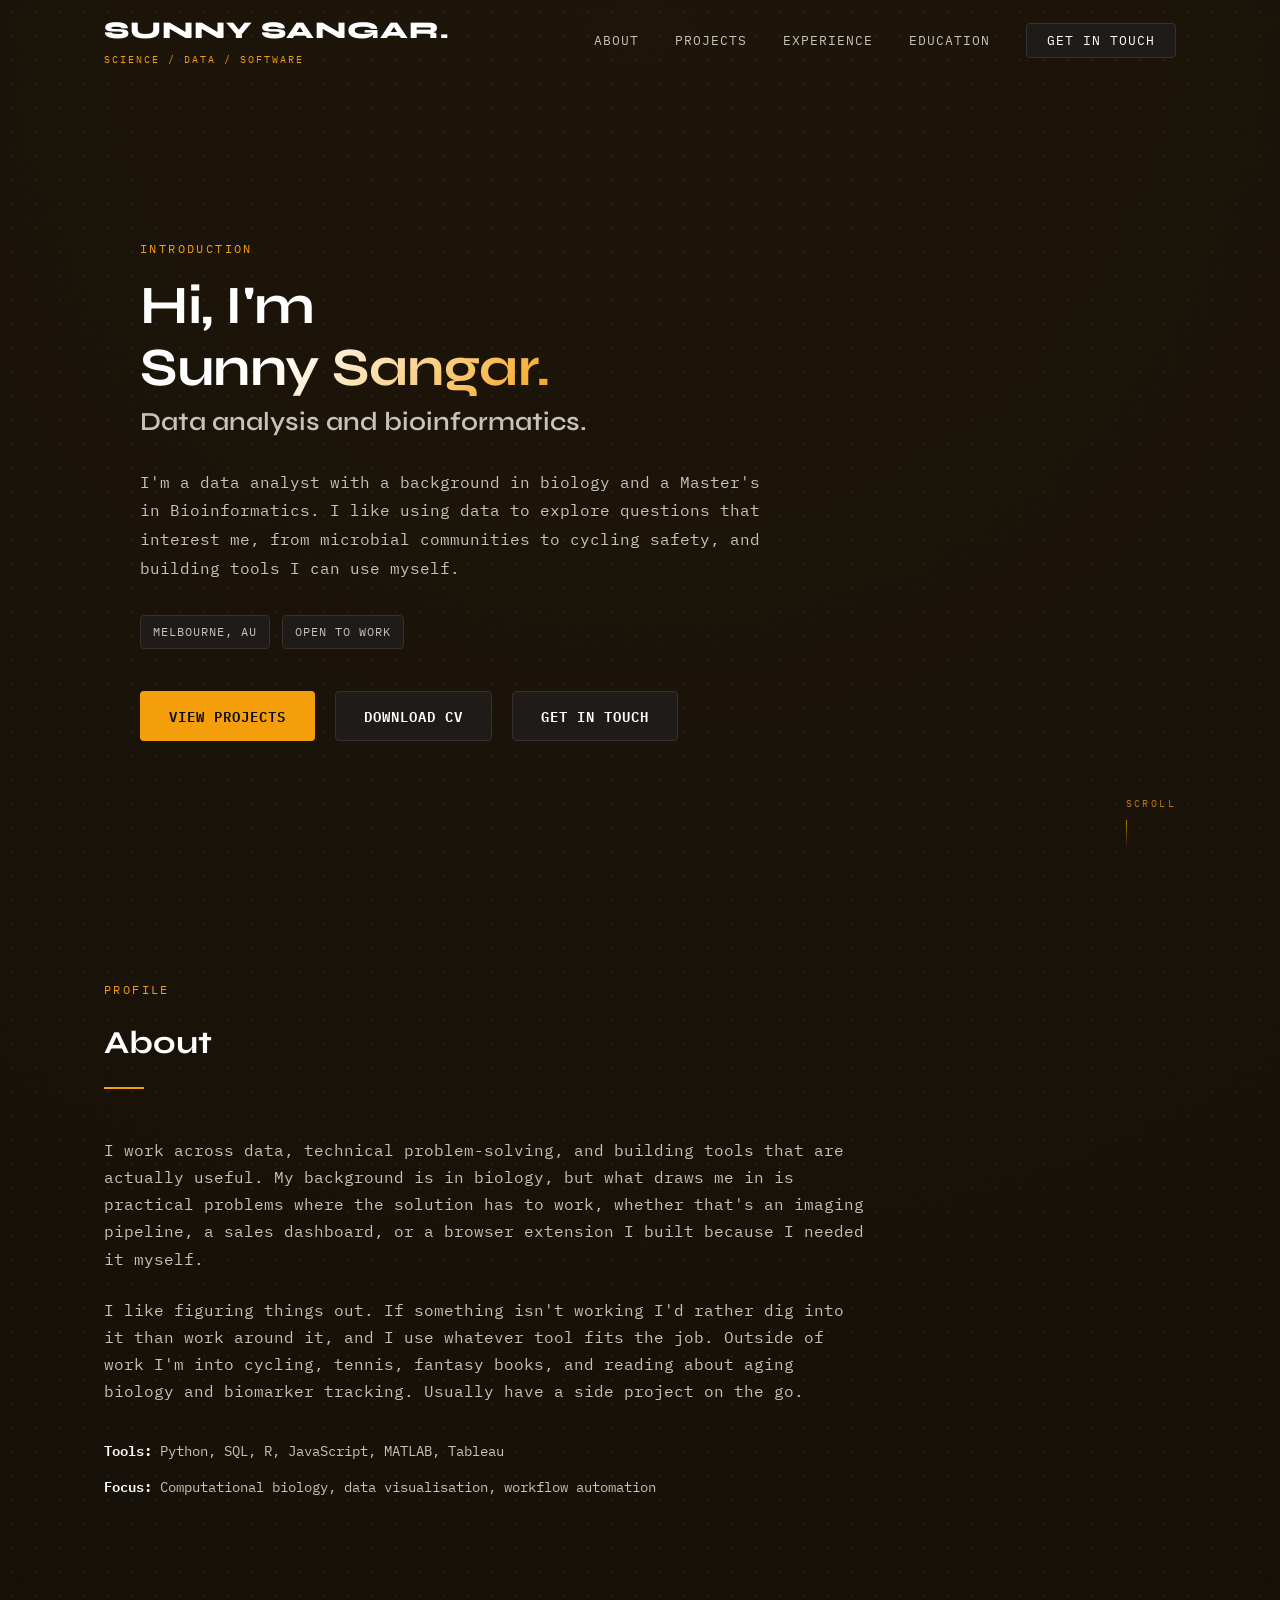
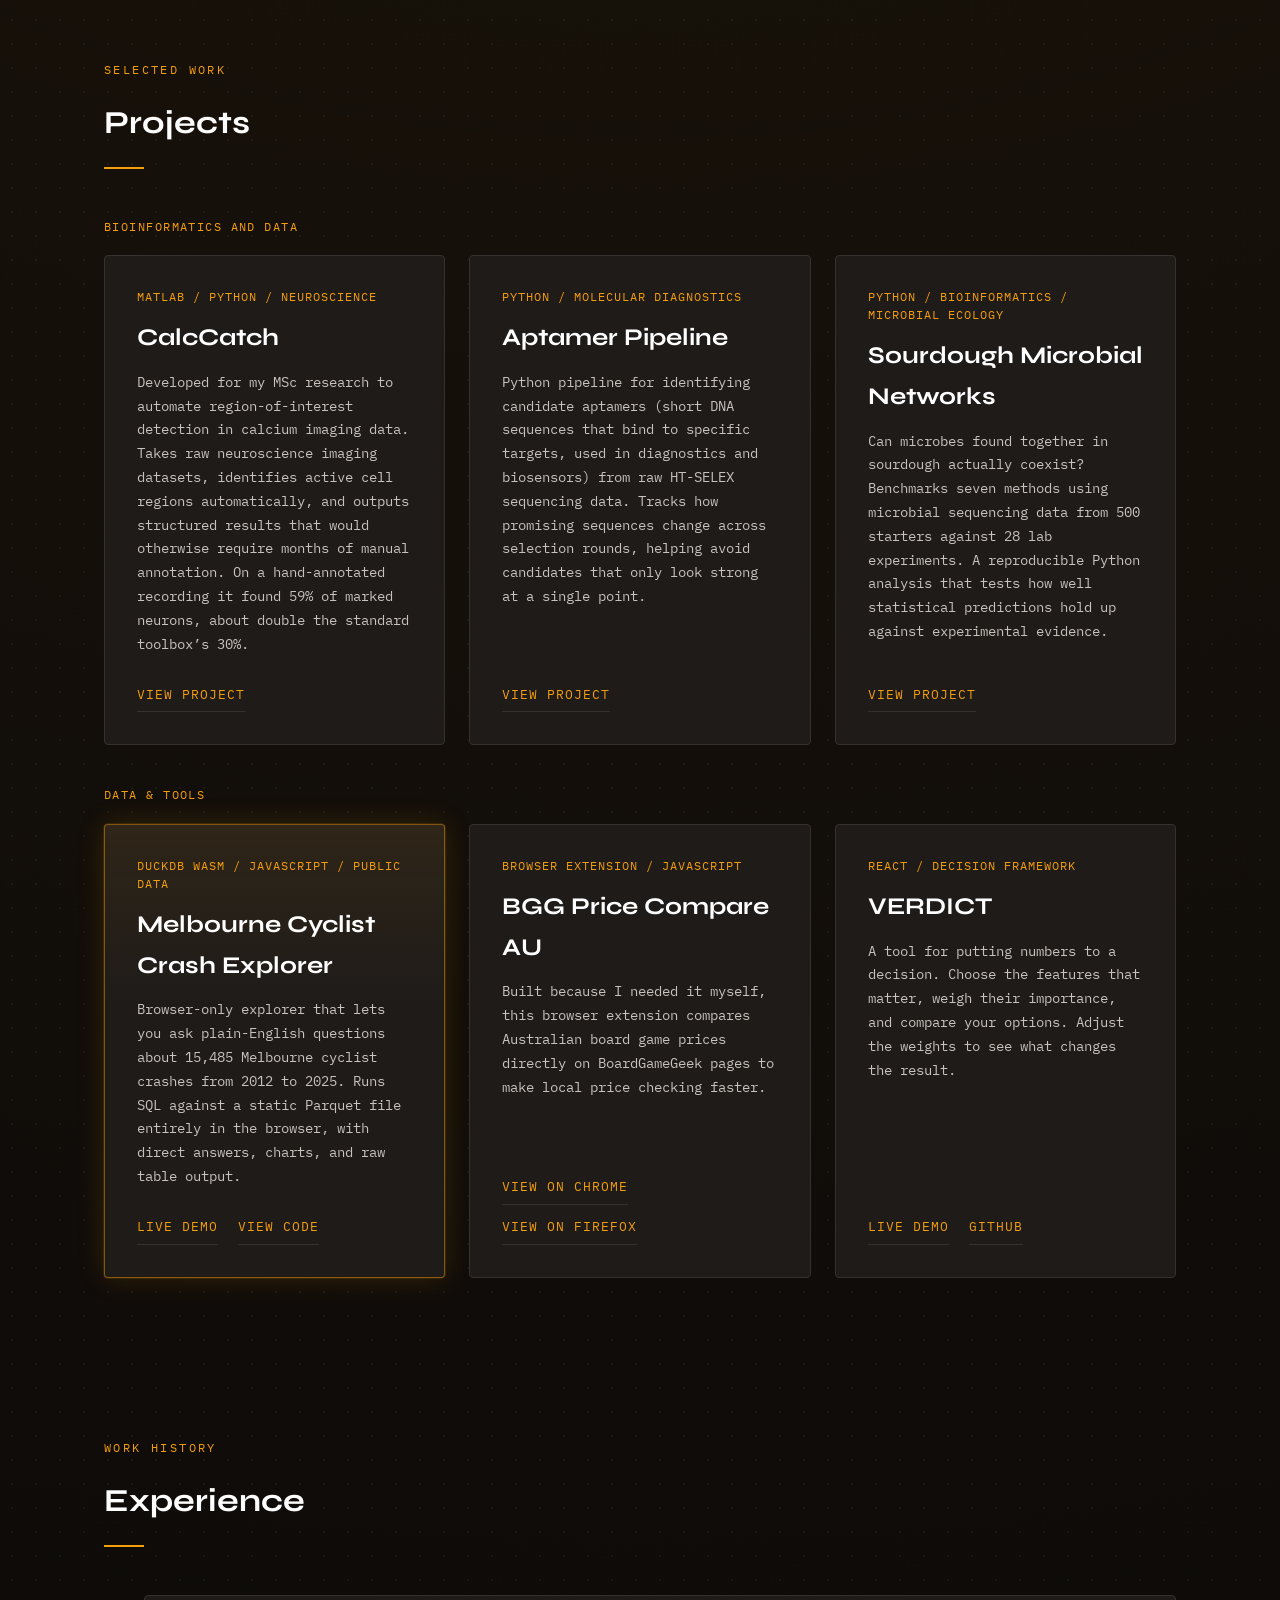
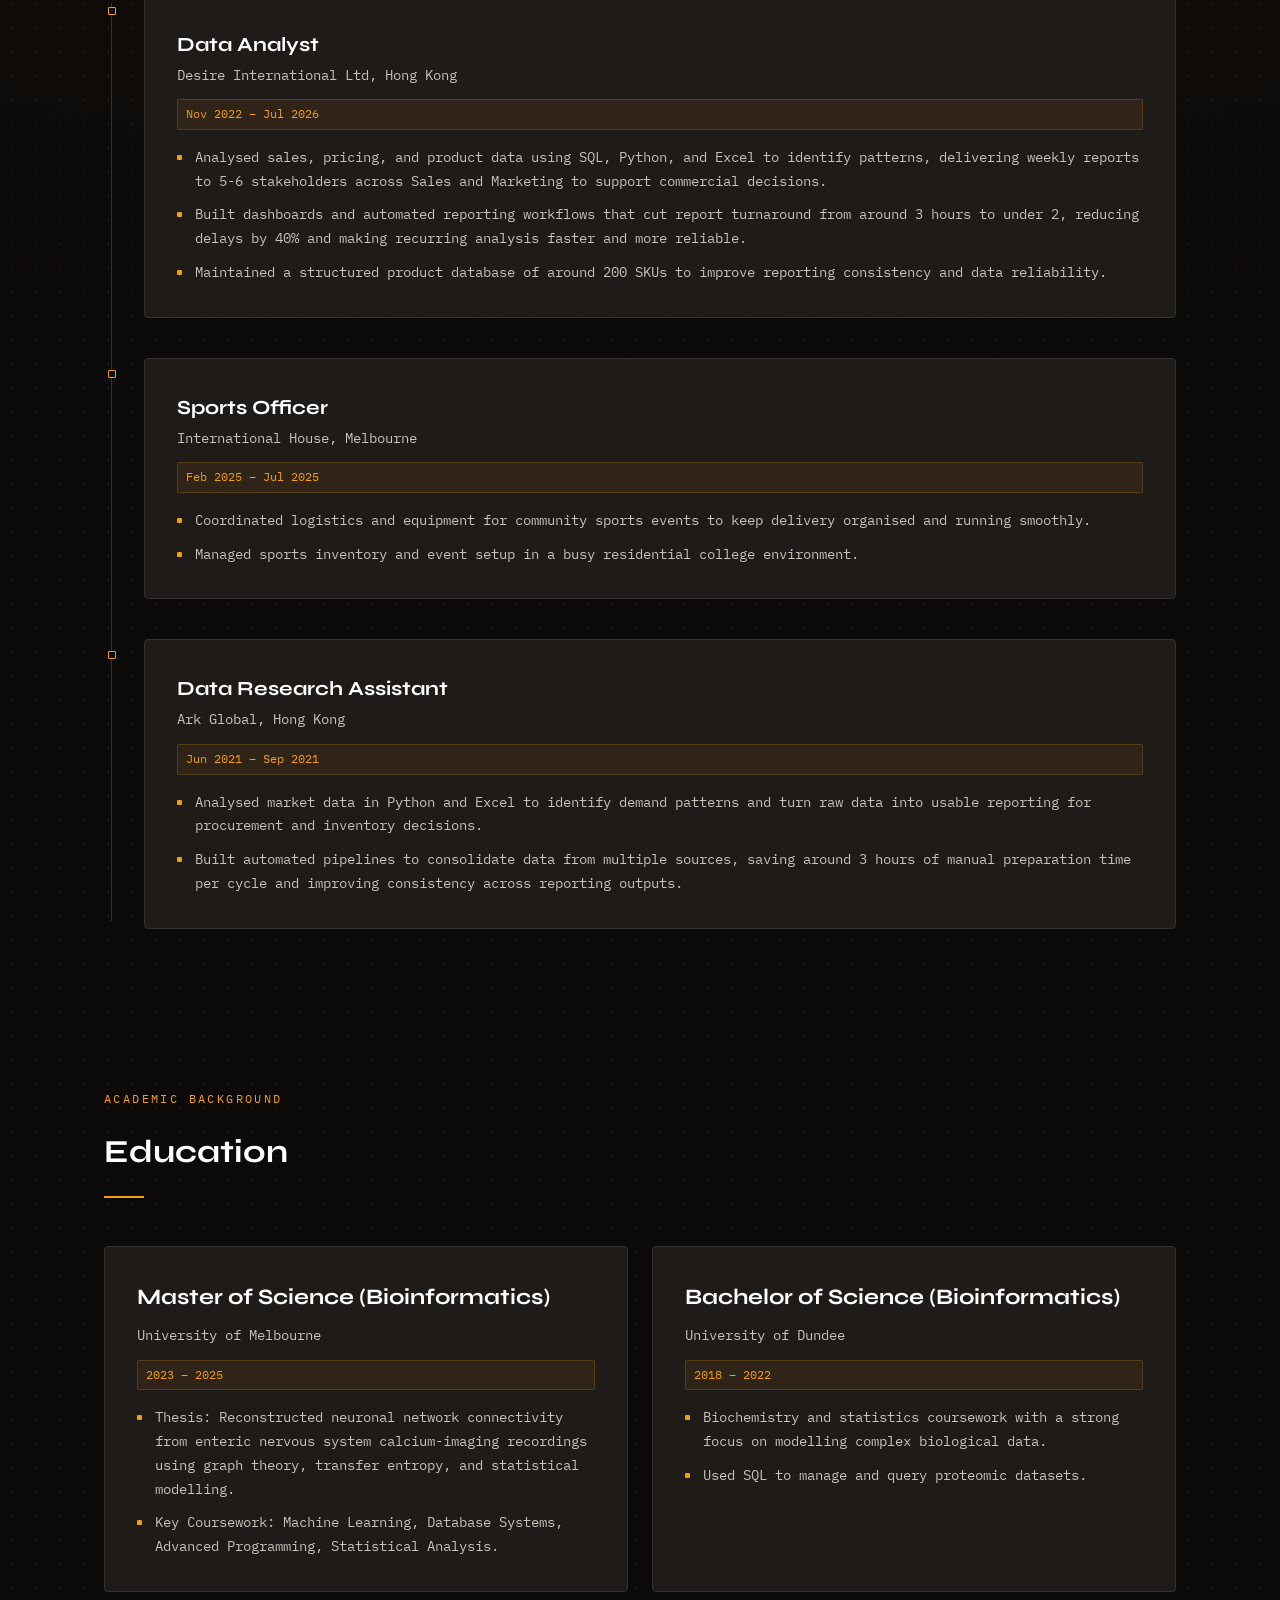
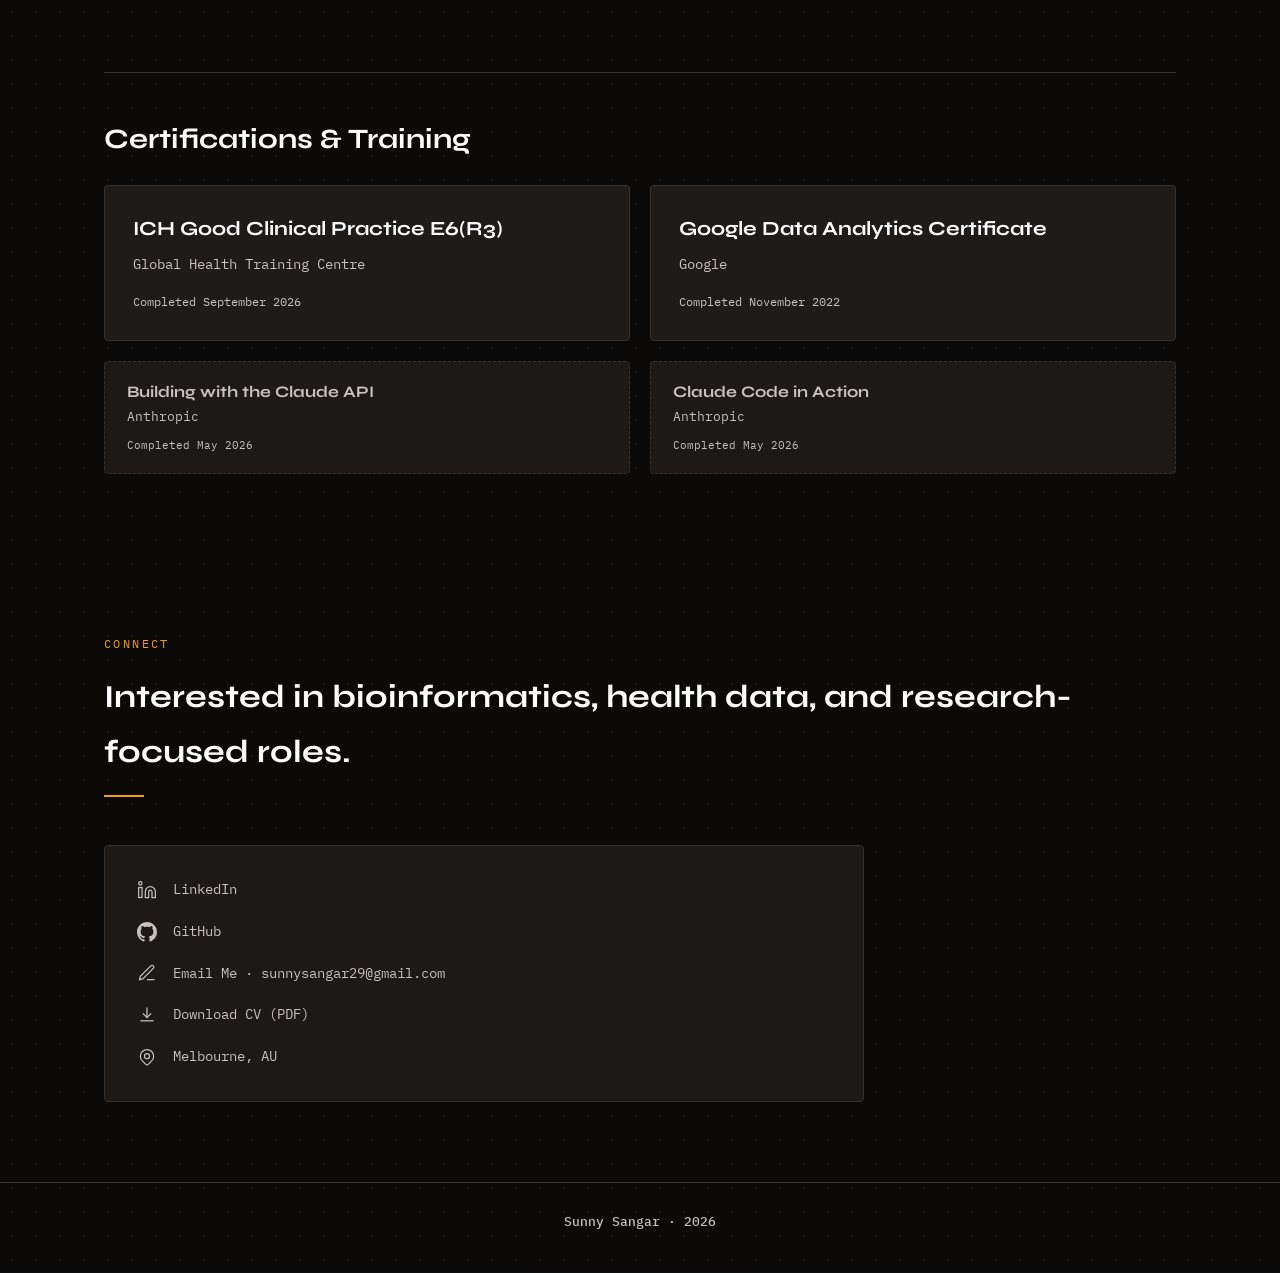
==== index.html @ 1e45fb84 "Link aptamer project to its renamed repository" ====
<!DOCTYPE html>
<html lang="en">
<head>
  <meta charset="UTF-8">
  <meta name="viewport" content="width=device-width, initial-scale=1.0">
  <title>Sunny Sangar | Bioinformatics, Data &amp; Scientific Software</title>
  <meta name="description" content="Bioinformatics and data portfolio of Sunny Sangar, featuring computational biology, scientific software and data-analysis projects.">
  <meta property="og:type" content="website">
  <meta property="og:title" content="Sunny Sangar | Bioinformatics, Data &amp; Scientific Software">
  <meta property="og:description" content="Bioinformatics and data portfolio of Sunny Sangar, featuring computational biology, scientific software and data-analysis projects.">
  <meta property="og:url" content="https://sunnysangar.com/">
  <meta name="twitter:card" content="summary">
  <link rel="preconnect" href="https://fonts.googleapis.com">
  <link rel="preconnect" href="https://fonts.gstatic.com" crossorigin>
  <link href="https://fonts.googleapis.com/css2?family=IBM+Plex+Mono:ital,wght@0,400;0,500;0,600&family=Syne:wght@400;600;700;800&display=swap" rel="stylesheet">
  <link rel="stylesheet" href="css/style.css?v=20260909-punchlist">
  <link rel="icon" type="image/svg+xml" href="data:image/svg+xml,<svg xmlns='http://www.w3.org/2000/svg' viewBox='0 0 100 100'><rect width='100' height='100' rx='4' fill='%230c0a09'/><text y='68' x='50' text-anchor='middle' font-family='Syne,sans-serif' font-weight='800' font-size='44' fill='%23f59e0b'>S</text></svg>">
</head>
<body>
  <nav class="nav" id="nav">
    <div class="nav-inner">
      <div class="nav-brand-block">
        <a href="#hero" class="nav-logo">Sunny Sangar.</a>
        <span class="nav-tagline">Science / Data / Software</span>
      </div>
      <button class="nav-toggle" id="nav-toggle" aria-label="Toggle menu" aria-expanded="false" aria-controls="nav-links">
        <span></span>
        <span></span>
        <span></span>
      </button>
      <ul class="nav-links" id="nav-links">
        <li><a href="#about">About</a></li>
        <li><a href="#projects">Projects</a></li>
        <li><a href="#experience">Experience</a></li>
        <li><a href="#education">Education</a></li>
        <li><a href="#contact" class="nav-cta">Get in Touch</a></li>
      </ul>
    </div>
  </nav>

  <section class="hero" id="hero">
    <div class="hero-content">
      <p class="hero-greeting animate-in">Introduction</p>
      <h1 class="hero-name text-gradient animate-in delay-1">Hi, I'm<br>Sunny Sangar.</h1>
      <p class="hero-tagline animate-in delay-2">Data analysis and bioinformatics.</p>
      <p class="hero-sub animate-in delay-3">I'm a data analyst with a background in biology and a Master's in Bioinformatics. I like using data to explore questions that interest me, from microbial communities to cycling safety, and building tools I can use myself.</p>
      <div class="hero-meta animate-in delay-3">
        <span>Melbourne, AU</span>
        <span>Open to work</span>
      </div>
      <div class="hero-cta animate-in delay-4">
        <a href="#projects" class="btn btn-primary">View Projects</a>
        <a href="assets/Sunny_Sangar_CV.pdf?v=2" class="btn btn-outline" download="Sunny_Sangar_CV.pdf">Download CV</a>
        <a href="#contact" class="btn btn-outline">Get in Touch</a>
      </div>
    </div>
    <div class="hero-scroll">
      <span>Scroll</span>
      <div class="hero-scroll-line"></div>
    </div>
  </section>

  <section class="section glass-section" id="about">
    <div class="container">
      <p class="section-label reveal">Profile</p>
      <h2 class="section-heading reveal">About</h2>
      <div class="about-text reveal">
        <p>I work across data, technical problem-solving, and building tools that are actually useful. My background is in biology, but what draws me in is practical problems where the solution has to work, whether that's an imaging pipeline, a sales dashboard, or a browser extension I built because I needed it myself.</p>
        <p>I like figuring things out. If something isn't working I'd rather dig into it than work around it, and I use whatever tool fits the job. Outside of work I'm into cycling, tennis, fantasy books, and reading about aging biology and biomarker tracking. Usually have a side project on the go.</p>
      </div>
      <div class="skills-compact reveal delay-1">
        <p><strong>Tools:</strong> Python, SQL, R, JavaScript, MATLAB, Tableau</p>
        <p><strong>Focus:</strong> Computational biology, data visualisation, workflow automation</p>
      </div>
    </div>
  </section>

  <section class="section" id="projects">
    <div class="container">
      <p class="section-label reveal">Selected Work</p>
      <h2 class="section-heading reveal">Projects</h2>
      <div class="project-group reveal">
        <p class="project-group-label">Bioinformatics and Data</p>
        <div class="projects-grid">
          <article class="project-card">
            <span class="project-kicker">MATLAB / Python / Neuroscience</span>
            <h3 class="project-title">CalcCatch</h3>
            <p class="project-desc">Developed for my MSc research to automate region-of-interest detection in calcium imaging data. Takes raw neuroscience imaging datasets, identifies active cell regions automatically, and outputs structured results that would otherwise require months of manual annotation. On a hand-annotated recording it found 59% of marked neurons, about double the standard toolbox&rsquo;s 30%.</p>
            <div class="project-links">
              <a href="https://github.com/SunnyS29/CalcCatch" target="_blank" rel="noopener" class="project-link">View Project</a>
            </div>
          </article>

          <article class="project-card">
            <span class="project-kicker">Python / Molecular Diagnostics</span>
            <h3 class="project-title">Aptamer Pipeline</h3>
            <p class="project-desc">Python pipeline for identifying candidate aptamers (short DNA sequences that bind to specific targets, used in diagnostics and biosensors) from raw HT-SELEX sequencing data. Tracks how promising sequences change across selection rounds, helping avoid candidates that only look strong at a single point.</p>
            <div class="project-links">
              <a href="https://github.com/SunnyS29/aptamer-selex-pipeline" target="_blank" rel="noopener" class="project-link">View Project</a>
            </div>
          </article>

          <article class="project-card">
            <span class="project-kicker">Python / Bioinformatics / Microbial Ecology</span>
            <h3 class="project-title">Sourdough Microbial Networks</h3>
            <p class="project-desc">Can microbes found together in sourdough actually coexist? Benchmarks seven methods using microbial sequencing data from 500 starters against 28 lab experiments. A reproducible Python analysis that tests how well statistical predictions hold up against experimental evidence.</p>
            <div class="project-links">
              <a href="https://github.com/SunnyS29/sourdough-network-benchmark" target="_blank" rel="noopener" class="project-link">View Project</a>
            </div>
          </article>
        </div>
      </div>

      <div class="project-group reveal delay-1">
        <p class="project-group-label">Data &amp; Tools</p>
        <div class="projects-grid">
          <article class="project-card project-card-featured">
            <span class="project-kicker">DuckDB WASM / JavaScript / Public Data</span>
            <h3 class="project-title">Melbourne Cyclist Crash Explorer</h3>
            <p class="project-desc">Browser-only explorer that lets you ask plain-English questions about 15,485 Melbourne cyclist crashes from 2012 to 2025. Runs SQL against a static Parquet file entirely in the browser, with direct answers, charts, and raw table output.</p>
            <div class="project-links">
              <a href="https://sunnys29.github.io/cyclist-crash-explorer/" target="_blank" rel="noopener" class="project-link">Live Demo</a>
              <a href="https://github.com/SunnyS29/cyclist-crash-explorer" target="_blank" rel="noopener" class="project-link">View Code</a>
            </div>
          </article>


          <article class="project-card">
            <span class="project-kicker">Browser Extension / JavaScript</span>
            <h3 class="project-title">BGG Price Compare AU</h3>
            <p class="project-desc">Built because I needed it myself, this browser extension compares Australian board game prices directly on BoardGameGeek pages to make local price checking faster.</p>
            <div class="project-links">
              <a href="https://chromewebstore.google.com/detail/bgg-price-compare-au/gjigggonhdkmiachkpkpcefldfenjann" target="_blank" rel="noopener" class="project-link">View on Chrome</a>
              <a href="https://addons.mozilla.org/en-US/firefox/addon/bgg-price-compare-au/" target="_blank" rel="noopener" class="project-link">View on Firefox</a>
            </div>
          </article>

          <article class="project-card">
            <span class="project-kicker">React / Decision Framework</span>
            <h3 class="project-title">VERDICT</h3>
            <p class="project-desc">A tool for putting numbers to a decision. Choose the features that matter, weigh their importance, and compare your options. Adjust the weights to see what changes the result.</p>
            <div class="project-links">
              <a href="https://sunnysangar.com/VERDICT/index" target="_blank" rel="noopener" class="project-link">Live Demo</a>
              <a href="https://github.com/SunnyS29/VERDICT" target="_blank" rel="noopener" class="project-link">GitHub</a>
            </div>
          </article>

        </div>
      </div>
    </div>
  </section>

  <section class="section glass-section" id="experience">
    <div class="container">
      <p class="section-label reveal">Work History</p>
      <h2 class="section-heading reveal">Experience</h2>
      <div class="timeline">
        <div class="timeline-item reveal">
          <div class="timeline-dot"></div>
          <div class="timeline-content">
            <div class="timeline-header">
              <h3>Data Analyst</h3>
              <span class="timeline-company">Desire International Ltd, Hong Kong</span>
            </div>
            <span class="timeline-date">Nov 2022 – Jul 2026</span>
            <ul class="timeline-details">
              <li>Analysed sales, pricing, and product data using SQL, Python, and Excel to identify patterns, delivering weekly reports to 5-6 stakeholders across Sales and Marketing to support commercial decisions.</li>
              <li>Built dashboards and automated reporting workflows that cut report turnaround from around 3 hours to under 2, reducing delays by 40% and making recurring analysis faster and more reliable.</li>
              <li>Maintained a structured product database of around 200 SKUs to improve reporting consistency and data reliability.</li>
            </ul>
          </div>
        </div>

        <div class="timeline-item reveal delay-1">
          <div class="timeline-dot"></div>
          <div class="timeline-content">
            <div class="timeline-header">
              <h3>Sports Officer</h3>
              <span class="timeline-company">International House, Melbourne</span>
            </div>
            <span class="timeline-date">Feb 2025 – Jul 2025</span>
            <ul class="timeline-details">
              <li>Coordinated logistics and equipment for community sports events to keep delivery organised and running smoothly.</li>
              <li>Managed sports inventory and event setup in a busy residential college environment.</li>
            </ul>
          </div>
        </div>
        <div class="timeline-item reveal delay-2">
          <div class="timeline-dot"></div>
          <div class="timeline-content">
            <div class="timeline-header">
              <h3>Data Research Assistant</h3>
              <span class="timeline-company">Ark Global, Hong Kong</span>
            </div>
            <span class="timeline-date">Jun 2021 – Sep 2021</span>
            <ul class="timeline-details">
              <li>Analysed market data in Python and Excel to identify demand patterns and turn raw data into usable reporting for procurement and inventory decisions.</li>
              <li>Built automated pipelines to consolidate data from multiple sources, saving around 3 hours of manual preparation time per cycle and improving consistency across reporting outputs.</li>
            </ul>
          </div>
        </div>
      </div>
    </div>
  </section>

  <section class="section" id="education">
    <div class="container">
      <p class="section-label reveal">Academic Background</p>
      <h2 class="section-heading reveal">Education</h2>
      <div class="education-grid">
        <article class="education-card reveal">
          <div class="education-degree">Master of Science (Bioinformatics)</div>
          <div class="education-school">University of Melbourne</div>
          <div class="education-date">2023 – 2025</div>
          <ul class="education-details">
            <li>Thesis: Reconstructed neuronal network connectivity from enteric nervous system calcium-imaging recordings using graph theory, transfer entropy, and statistical modelling.</li>
            <li>Key Coursework: Machine Learning, Database Systems, Advanced Programming, Statistical Analysis.</li>
          </ul>
        </article>

        <article class="education-card reveal delay-1">
          <div class="education-degree">Bachelor of Science (Bioinformatics)</div>
          <div class="education-school">University of Dundee</div>
          <div class="education-date">2018 – 2022</div>
          <ul class="education-details">
            <li>Biochemistry and statistics coursework with a strong focus on modelling complex biological data.</li>
            <li>Used SQL to manage and query proteomic datasets.</li>
          </ul>
        </article>
      </div>

      <div class="certifications" id="certifications" aria-labelledby="certifications-heading">
        <h3 class="certifications-heading reveal" id="certifications-heading">Certifications &amp; Training</h3>
        <ul class="certification-list">
          <li class="certification-item reveal">
            <div>
              <h4 class="certification-title">ICH Good Clinical Practice E6(R3)</h4>
              <p class="certification-issuer">Global Health Training Centre</p>
              <p class="certification-date">Completed September 2026</p>
            </div>
          </li>
          <li class="certification-item reveal">
            <div>
              <h4 class="certification-title">Google Data Analytics Certificate</h4>
              <p class="certification-issuer">Google</p>
              <p class="certification-date">Completed November 2022</p>
            </div>
          </li>
          <li class="certification-item certification-item-minor reveal">
            <div>
              <h4 class="certification-title">Building with the Claude API</h4>
              <p class="certification-issuer">Anthropic</p>
              <p class="certification-date">Completed May 2026</p>
            </div>
          </li>
          <li class="certification-item certification-item-minor reveal">
            <div>
              <h4 class="certification-title">Claude Code in Action</h4>
              <p class="certification-issuer">Anthropic</p>
              <p class="certification-date">Completed May 2026</p>
            </div>
          </li>
        </ul>
      </div>
    </div>
  </section>

  <section class="section glass-section" id="contact">
    <div class="container">
      <p class="section-label reveal">Connect</p>
      <h2 class="section-heading reveal">Interested in bioinformatics, health data, and research-focused roles.</h2>
      <div class="contact-panel reveal delay-1">
        <a href="https://www.linkedin.com/in/sunny-sangar-290476180/" target="_blank" rel="noopener" class="contact-link">
          <svg viewBox="0 0 24 24" fill="none" stroke="currentColor" stroke-width="1.5" width="20" height="20" aria-hidden="true">
            <path d="M16 8a6 6 0 016 6v7h-4v-7a2 2 0 10-4 0v7h-4v-7a6 6 0 016-6z"/>
            <rect x="2" y="9" width="4" height="12"/>
            <circle cx="4" cy="4" r="2"/>
          </svg>
          LinkedIn
        </a>
        <a href="https://github.com/SunnyS29" target="_blank" rel="noopener" class="contact-link">
          <svg viewBox="0 0 24 24" fill="currentColor" width="20" height="20" aria-hidden="true">
            <path d="M12 0C5.373 0 0 5.373 0 12c0 5.302 3.438 9.8 8.207 11.387.599.111.793-.261.793-.577v-2.234c-3.338.726-4.033-1.416-4.033-1.416-.546-1.387-1.333-1.756-1.333-1.756-1.089-.745.083-.729.083-.729 1.205.084 1.839 1.237 1.839 1.237 1.07 1.834 2.807 1.304 3.492.997.107-.775.418-1.305.762-1.604-2.665-.305-5.467-1.334-5.467-5.931 0-1.311.469-2.381 1.236-3.221-.124-.303-.535-1.524.117-3.176 0 0 1.008-.322 3.301 1.23.957-.266 1.983-.399 3.003-.404 1.02.005 2.047.138 3.006.404 2.291-1.552 3.297-1.23 3.297-1.23.653 1.653.242 2.874.118 3.176.77.84 1.235 1.911 1.235 3.221 0 4.609-2.807 5.624-5.479 5.921.43.372.823 1.102.823 2.222v3.293c0 .319.192.694.801.576C20.566 21.797 24 17.3 24 12 24 5.373 18.627 0 12 0z"/>
          </svg>
          GitHub
        </a>
        <a href="mailto:sunnysangar29@gmail.com?subject=Hello%20Sunny" class="contact-link">
          <svg viewBox="0 0 24 24" fill="none" stroke="currentColor" stroke-width="1.5" width="20" height="20" aria-hidden="true">
            <path d="M12 20h9"/>
            <path d="M16.5 3.5a2.121 2.121 0 113 3L7 19l-4 1 1-4 12.5-12.5z"/>
          </svg>
          Email Me · sunnysangar29@gmail.com
        </a>
        <a href="assets/Sunny_Sangar_CV.pdf?v=2" class="contact-link" download="Sunny_Sangar_CV.pdf">
          <svg viewBox="0 0 24 24" fill="none" stroke="currentColor" stroke-width="1.5" width="20" height="20" aria-hidden="true">
            <path d="M12 3v12"/>
            <path d="M7 10l5 5 5-5"/>
            <path d="M4 19h16"/>
          </svg>
          Download CV (PDF)
        </a>
        <p class="contact-location">
          <svg viewBox="0 0 24 24" fill="none" stroke="currentColor" stroke-width="1.5" width="20" height="20" aria-hidden="true">
            <path d="M17.657 16.657L13.414 20.9a1.998 1.998 0 01-2.827 0l-4.244-4.243a8 8 0 1111.314 0z"/>
            <path d="M15 11a3 3 0 11-6 0 3 3 0 016 0z"/>
          </svg>
          Melbourne, AU
        </p>
      </div>
    </div>
  </section>

  <footer class="footer">
    <div class="container">
      <p>Sunny Sangar &middot; 2026</p>
    </div>
  </footer>

  <script src="js/main.js"></script>
</body>
</html>
---- css/style.css ----
/* ============================================
   Sunny Sangar — Thermal Precision Aesthetic
   ============================================ */

*,
*::before,
*::after {
  margin: 0;
  padding: 0;
  box-sizing: border-box;
}

:root {
  --bg: #0c0a09;
  --surface: #1e1b19;
  --surface-strong: #1c1917;
  --surface-hover: #2d2926;
  --border: #36312e;
  --border-soft: #1c1917;
  --border-hover: #f59e0b;
  --text: #ffffff;
  --text-muted: #c8c2bc;
  --accent: #d97706;
  --accent-bright: #f59e0b;
  --accent-glow: rgba(245, 158, 11, 0.15);
  --font-body: "IBM Plex Mono", monospace;
  --font-heading: "Syne", sans-serif;
  --max-width: 1120px;
  --nav-height: 80px;
  --section-radius: 4px;
  --ease: cubic-bezier(0.16, 1, 0.3, 1);
}

html {
  scroll-behavior: smooth;
  scroll-padding-top: var(--nav-height);
  background: var(--bg);
}

body {
  font-family: var(--font-body);
  background-color: var(--bg);
  background-image:
    radial-gradient(circle at top center, rgba(245, 158, 11, 0.08) 0%, transparent 60%),
    radial-gradient(rgba(255, 255, 255, 0.05) 1px, transparent 1px);
  background-size: 100% 100%, 24px 24px;
  color: var(--text);
  line-height: 1.7;
  font-size: 15px;
  overflow-x: hidden;
  -webkit-font-smoothing: antialiased;
}

h1,
h2,
h3,
.nav-logo {
  font-family: var(--font-heading);
}

a {
  color: var(--accent-bright);
  text-decoration: none;
  transition: color 0.3s var(--ease);
}

a:hover {
  color: #fff;
}

img {
  max-width: 100%;
}

ul {
  list-style: none;
}

.container {
  max-width: var(--max-width);
  margin: 0 auto;
  padding: 0 24px;
  position: relative;
  z-index: 2;
}

.nav {
  position: fixed;
  top: 0;
  left: 0;
  right: 0;
  z-index: 100;
  height: var(--nav-height);
  transition: all 0.4s var(--ease);
  border-bottom: 1px solid transparent;
}

.nav.scrolled {
  background: rgba(12, 10, 9, 0.95);
  border-bottom: 1px solid var(--border);
}

.nav-inner {
  max-width: var(--max-width);
  margin: 0 auto;
  padding: 0 24px;
  height: 100%;
  display: flex;
  align-items: center;
  justify-content: space-between;
  gap: 24px;
}

.nav-brand-block {
  display: flex;
  flex-direction: column;
}

.nav-logo {
  font-weight: 800;
  font-size: 24px;
  color: var(--text);
  text-transform: uppercase;
  letter-spacing: 1px;
}

.nav-tagline {
  color: var(--accent-bright);
  font-size: 10px;
  letter-spacing: 0.2em;
  text-transform: uppercase;
  font-family: var(--font-body);
}

.nav-links {
  display: flex;
  align-items: center;
  gap: 36px;
}

.nav-links a {
  color: var(--text-muted);
  font-size: 13px;
  text-transform: uppercase;
  letter-spacing: 1px;
}

.nav-links a:hover,
.nav-links a.active {
  color: var(--text);
}

.nav-cta {
  background: var(--surface);
  border: 1px solid var(--border);
  color: var(--text) !important;
  padding: 8px 20px;
  border-radius: var(--section-radius);
}

.nav-cta:hover {
  border-color: var(--accent-bright);
  background: var(--surface-hover);
  box-shadow: inset 0 2px 10px var(--accent-glow);
}

.nav-toggle {
  display: none;
  flex-direction: column;
  gap: 6px;
  background: none;
  border: none;
  cursor: pointer;
  padding: 4px;
  z-index: 101;
}

.nav-toggle span {
  display: block;
  width: 28px;
  height: 2px;
  background: var(--text);
  border-radius: 0;
  transition: transform 0.4s var(--ease), opacity 0.4s var(--ease);
}

.nav-toggle.active span:nth-child(1) {
  transform: translateY(8px) rotate(45deg);
}

.nav-toggle.active span:nth-child(2) {
  opacity: 0;
}

.nav-toggle.active span:nth-child(3) {
  transform: translateY(-8px) rotate(-45deg);
}

.hero {
  min-height: 100vh;
  display: flex;
  align-items: center;
  position: relative;
  padding: 160px 24px 80px;
}

.hero-content {
  max-width: 1000px;
  margin: 0 auto;
  width: 100%;
}

.hero-greeting,
.section-label {
  color: var(--accent-bright);
  font-size: 12px;
  letter-spacing: 0.2em;
  text-transform: uppercase;
  margin-bottom: 16px;
}

.hero-name {
  font-size: clamp(40px, 8vw, 54px);
  font-weight: 700;
  line-height: 1.15;
  letter-spacing: -0.5px;
  margin-bottom: 24px;
  color: var(--text);
}

.text-gradient {
  background: linear-gradient(135deg, #fff 40%, #f59e0b 100%);
  -webkit-background-clip: text;
  -webkit-text-fill-color: transparent;

  display: inline-block; 
  padding-bottom: 16px;  
  margin-bottom: -16px
}

.hero-tagline {
  font-family: var(--font-heading);
  font-size: clamp(20px, 4vw, 26px);
  color: var(--text-muted);
  font-weight: 600;
  margin-bottom: 24px;
}

.hero-sub {
  font-size: 16px;
  color: var(--text-muted);
  max-width: 640px;
  line-height: 1.8;
  margin-bottom: 32px;
}

.hero-meta {
  display: flex;
  flex-wrap: wrap;
  gap: 12px;
  margin-bottom: 42px;
}

.hero-meta span {
  display: inline-flex;
  align-items: center;
  padding: 6px 12px;
  border-radius: var(--section-radius);
  border: 1px solid var(--border);
  background: var(--surface);
  color: var(--text-muted);
  font-size: 12px;
  text-transform: uppercase;
  letter-spacing: 1px;
}

.hero-cta {
  display: flex;
  gap: 20px;
  flex-wrap: wrap;
}

.hero-scroll {
  position: absolute;
  right: max(24px, calc((100vw - var(--max-width)) / 2 + 24px));
  bottom: 52px;
  display: flex;
  flex-direction: column;
  align-items: flex-start;
  gap: 8px;
  color: var(--accent-bright);
  font-size: 10px;
  letter-spacing: 0.24em;
  text-transform: uppercase;
  opacity: 0.75;
  pointer-events: none;
}

.hero-scroll-line {
  width: 1px;
  height: 28px;
  background: linear-gradient(to bottom, var(--accent-bright), transparent);
  animation: scrollPulse 2s ease-in-out infinite;
}

@keyframes scrollPulse {
  0%,
  100% {
    transform: scaleY(0.3);
    transform-origin: top;
    opacity: 0.35;
  }

  50% {
    transform: scaleY(1);
    transform-origin: top;
    opacity: 1;
  }
}

.btn {
  display: inline-flex;
  align-items: center;
  justify-content: center;
  padding: 12px 28px;
  border-radius: var(--section-radius);
  font-size: 14px;
  font-weight: 600;
  text-transform: uppercase;
  letter-spacing: 1px;
  font-family: var(--font-body);
  cursor: pointer;
  transition: all 0.3s var(--ease);
  border: 1px solid transparent;
}

.btn-primary {
  background: var(--accent-bright);
  color: var(--bg);
}

.btn-primary:hover {
  background: #fde68a;
  transform: translateY(-2px);
  box-shadow: 0 4px 15px var(--accent-glow);
}

.btn-outline {
  background: var(--surface);
  color: var(--text);
  border-color: var(--border);
}

.btn-outline:hover {
  border-color: var(--accent-bright);
  background: var(--surface-hover);
  transform: translateY(-2px);
}

.btn.loading {
  opacity: 0.8;
  pointer-events: none;
  cursor: wait;
}

.section {
  padding: 80px 0;
}

.section-heading {
  font-size: 32px;
  font-weight: 700;
  color: var(--text);
  margin-bottom: 48px;
}

.section-heading::after {
  content: "";
  display: block;
  width: 40px;
  height: 2px;
  background: var(--accent-bright);
  margin-top: 16px;
}

.contact-intro {
  max-width: 560px;
  margin: -18px 0 34px;
  color: var(--text-muted);
  font-size: 16px;
}

.about-text {
  max-width: 760px;
  font-size: 16px;
}

.about-text p {
  color: var(--text-muted);
  margin-bottom: 24px;
}

.project-card,
.timeline-content,
.education-card,
.contact-panel {
  background: var(--surface);
  border: 1px solid var(--border);
  border-radius: var(--section-radius);
  padding: 32px;
  transition: all 0.3s var(--ease);
  position: relative;
  display: flex;
  flex-direction: column;
}

.project-card::before,
.education-card::before,
.contact-panel::before {
  content: "";
  position: absolute;
  top: -1px;
  left: -1px;
  right: -1px;
  height: 2px;
  background: var(--accent-bright);
  transform: scaleX(0);
  transform-origin: left;
  transition: transform 0.4s var(--ease);
}

.project-card:hover::before,
.education-card:hover::before,
.contact-panel:hover::before {
  transform: scaleX(1);
}

.project-card:hover,
.timeline-content:hover,
.education-card:hover,
.contact-panel:hover {
  background: var(--surface-hover);
  border-color: #3f3936;
  transform: translateY(-4px);
  box-shadow: 0 10px 30px rgba(0, 0, 0, 0.5);
}

.projects-grid {
  display: grid;
  grid-template-columns: repeat(auto-fit, minmax(300px, 1fr));
  gap: 24px;
}

.project-group + .project-group {
  margin-top: 40px;
}

.project-group-label {
  margin-bottom: 18px;
  color: var(--accent-bright);
  font-size: 12px;
  letter-spacing: 0.12em;
  text-transform: uppercase;
}

.project-card {
  min-height: 100%;
}

.project-card-featured {
  background:
    linear-gradient(180deg, rgba(245, 158, 11, 0.08), transparent 40%),
    var(--surface);
  border-color: rgba(245, 158, 11, 0.45);
  box-shadow:
    0 0 0 1px rgba(245, 158, 11, 0.12),
    0 0 28px rgba(245, 158, 11, 0.16);
}

.project-card-featured:hover {
  border-color: var(--accent-bright);
  box-shadow:
    0 0 0 1px rgba(245, 158, 11, 0.18),
    0 12px 32px rgba(0, 0, 0, 0.45),
    0 0 36px rgba(245, 158, 11, 0.22);
}

.project-kicker {
  display: block;
  color: var(--accent-bright);
  font-size: 12px;
  line-height: 1.5;
  letter-spacing: 1px;
  text-transform: uppercase;
  overflow-wrap: anywhere;
}

.project-title {
  font-family: var(--font-heading);
  font-size: 24px;
  font-weight: 700;
  margin: 12px 0;
}

.project-desc {
  color: var(--text-muted);
  font-size: 14px;
  flex-grow: 1;
  margin-bottom: 24px;
}

.project-links {
  display: flex;
  flex-wrap: wrap;
  gap: 8px 20px;
  margin-top: auto;
}

.project-link {
  display: inline-flex;
  align-items: center;
  width: fit-content;
  min-height: 32px;
  font-size: 13px;
  text-transform: uppercase;
  letter-spacing: 1px;
  border-bottom: 1px solid var(--border);
  padding-bottom: 2px;
}

.project-link:hover {
  border-bottom-color: var(--accent-bright);
}

.timeline {
  position: relative;
  padding-left: 40px;
}

.timeline::before {
  content: "";
  position: absolute;
  left: 7px;
  top: 8px;
  bottom: 8px;
  width: 1px;
  background: var(--border);
}

.timeline-item {
  position: relative;
  margin-bottom: 40px;
}

.timeline-item:last-child {
  margin-bottom: 0;
}

.timeline-dot {
  position: absolute;
  left: -36px;
  top: 12px;
  width: 8px;
  height: 8px;
  border-radius: 1px;
  background: var(--bg);
  border: 1px solid var(--accent-bright);
  transition: background 0.3s ease;
}

.timeline-item:hover .timeline-dot {
  background: var(--accent-bright);
  box-shadow: 0 0 10px var(--accent-glow);
}

.timeline-header h3 {
  font-family: var(--font-heading);
  font-size: 20px;
}

.timeline-company,
.education-school {
  color: var(--text-muted);
  font-size: 14px;
}

.timeline-date,
.education-date {
  display: inline-block;
  font-size: 12px;
  color: var(--accent-bright);
  margin: 12px 0 16px;
  padding: 4px 8px;
  background: rgba(245, 158, 11, 0.08);
  border: 1px solid rgba(245, 158, 11, 0.2);
  border-radius: 2px;
}

.timeline-details li,
.education-details li {
  color: var(--text-muted);
  font-size: 14px;
  padding-left: 18px;
  position: relative;
  margin-bottom: 10px;
}

.timeline-details li:last-child,
.education-details li:last-child {
  margin-bottom: 0;
}

.timeline-details li::before,
.education-details li::before {
  content: "";
  position: absolute;
  left: 0;
  top: 9px;
  width: 5px;
  height: 5px;
  background: var(--accent-bright);
  border-radius: 1px;
}

.education-grid {
  display: grid;
  grid-template-columns: repeat(auto-fit, minmax(320px, 1fr));
  gap: 24px;
}

.education-degree {
  font-family: var(--font-heading);
  font-size: 22px;
  font-weight: 700;
  color: var(--text);
  margin-bottom: 8px;
}

.certifications {
  margin-top: 80px;
  padding-top: 48px;
  border-top: 1px solid var(--border);
  scroll-margin-top: calc(var(--nav-height) + 24px);
}

.certifications-heading {
  font-size: 28px;
  line-height: 1.3;
  margin-bottom: 28px;
}

.certification-list {
  display: grid;
  grid-template-columns: repeat(2, minmax(0, 1fr));
  gap: 20px;
  list-style: none;
}

.certification-item {
  min-width: 0;
  padding: 28px;
  background: var(--surface);
  border: 1px solid var(--border);
  border-radius: var(--section-radius);
}

.certification-item > div {
  min-width: 0;
}

.certification-title {
  font-family: var(--font-heading);
  font-size: 20px;
  line-height: 1.45;
  color: var(--text);
  margin-bottom: 10px;
  overflow-wrap: anywhere;
}

.certification-issuer {
  color: var(--text-muted);
  font-size: 14px;
  line-height: 1.6;
}

.certification-date {
  color: var(--text-muted);
  font-size: 12px;
  margin-top: 16px;
}

.certification-item-minor {
  padding: 18px 22px;
  background: var(--surface-strong);
  border-style: dashed;
}

.certification-item-minor .certification-title {
  font-size: 16px;
  color: var(--text-muted);
  margin-bottom: 4px;
}

.certification-item-minor .certification-issuer {
  font-size: 13px;
}

.certification-item-minor .certification-date {
  margin-top: 8px;
  font-size: 11px;
}

.certification-item-progress {
  grid-column: 1 / -1;
  display: flex;
  flex-wrap: wrap;
  align-items: center;
  justify-content: space-between;
  gap: 20px;
  background: var(--surface-strong);
}

.certification-status {
  flex-shrink: 0;
  padding: 5px 12px;
  font-size: 12px;
  color: var(--accent-bright);
  background: rgba(245, 158, 11, 0.08);
  border: 1px solid rgba(245, 158, 11, 0.25);
  border-radius: var(--section-radius);
}

@media (max-width: 640px) {
  .certifications {
    margin-top: 48px;
    padding-top: 32px;
  }

  .certifications-heading {
    font-size: 24px;
  }

  .certification-list {
    grid-template-columns: minmax(0, 1fr);
    gap: 16px;
  }

  .certification-item {
    padding: 24px;
  }
}

.skills-compact {
  max-width: 760px;
  margin-top: 32px;
  font-size: 14px;
  line-height: 1.8;
  color: var(--text-muted);
}

.skills-compact p + p {
  margin-top: 8px;
}

.skills-compact strong {
  color: var(--text);
  font-weight: 600;
}

.contact-panel {
  max-width: 760px;
  display: grid;
  gap: 18px;
  background: var(--surface-strong);
}

.contact-link,
.contact-location {
  display: flex;
  align-items: center;
  gap: 16px;
  color: var(--text-muted);
  font-size: 14px;
  transition: color 0.3s var(--ease), transform 0.3s var(--ease);
}

.contact-link:hover {
  color: var(--accent-bright);
  transform: translateX(4px);
}

.contact-location {
  margin: 0;
}

.footer {
  padding: 28px 0 40px;
  text-align: center;
  border-top: 1px solid var(--border);
  position: relative;
  z-index: 2;
}

.footer p {
  color: var(--text-muted);
  font-size: 13px;
  font-weight: 500;
}

.reveal {
  opacity: 0;
  transform: translateY(20px);
  transition: all 0.6s var(--ease);
}

.reveal.visible {
  opacity: 1;
  transform: translateY(0);
}

.reveal.delay-1 {
  transition-delay: 0.1s;
}

.reveal.delay-2 {
  transition-delay: 0.2s;
}

.reveal.delay-3 {
  transition-delay: 0.3s;
}

.animate-in {
  opacity: 0;
  transform: translateY(20px);
  animation: fadeUp 0.6s var(--ease) forwards;
}

.delay-1 {
  animation-delay: 0.1s;
}

.delay-2 {
  animation-delay: 0.2s;
}

.delay-3 {
  animation-delay: 0.3s;
}

.delay-4 {
  animation-delay: 0.4s;
}

@keyframes fadeUp {
  to {
    opacity: 1;
    transform: translateY(0);
  }
}

.btn:focus-visible,
a:focus-visible,
button:focus-visible {
  outline: 2px solid var(--accent-bright);
  outline-offset: 3px;
}

@media (max-width: 768px) {
  .nav-tagline {
    display: none;
  }

  .nav-logo {
    font-size: 20px;
    white-space: nowrap;
  }

  .nav-brand-block {
    flex-shrink: 0;
  }

  .hero {
    min-height: 0;
    padding: 108px 24px 40px;
  }

  .hero-name {
    font-size: clamp(34px, 9.5vw, 44px);
    margin-bottom: 16px;
  }

  .hero-tagline {
    margin-bottom: 16px;
  }

  .hero-sub {
    font-size: 15px;
    line-height: 1.7;
    margin-bottom: 20px;
  }

  .hero-meta {
    margin-bottom: 24px;
  }

  .hero-cta {
    gap: 12px;
  }

  .hero-cta .btn {
    flex: 1 1 calc(50% - 6px);
    min-height: 44px;
    padding: 10px 16px;
  }

  .hero-cta .btn-primary {
    flex-basis: 100%;
  }

  .section {
    padding: 48px 0;
  }

  .about-text {
    font-size: 15px;
  }

  .about-text p {
    margin-bottom: 16px;
  }

  .skills-compact {
    margin-top: 20px;
  }

  .section-heading {
    font-size: 26px;
    margin-bottom: 32px;
  }

  .project-card,
  .timeline-content,
  .education-card {
    padding: 22px;
  }

  .timeline {
    padding-left: 26px;
  }

  .timeline-dot {
    left: -23px;
  }

  .project-kicker {
    font-size: 11px;
  }

  .project-title {
    font-size: 21px;
  }

  .project-desc {
    margin-bottom: 18px;
  }

  .project-links {
    flex-direction: column;
    gap: 10px;
  }

  .project-link {
    width: 100%;
    min-height: 44px;
    justify-content: center;
    padding: 10px 16px;
    border: 1px solid var(--border);
    border-radius: var(--section-radius);
    background: var(--surface-strong);
  }

  .project-link:hover {
    border-color: var(--accent-bright);
  }

  .nav-links {
    position: fixed;
    top: 0;
    left: 0;
    right: 0;
    bottom: 0;
    background: var(--bg);
    flex-direction: column;
    justify-content: center;
    transform: translateY(-100%);
    opacity: 0;
    pointer-events: none;
    transition: all 0.5s var(--ease);
  }

  .nav-links.open {
    transform: translateY(0);
    opacity: 1;
    pointer-events: all;
  }

  .nav-toggle {
    display: flex;
  }

  .hero-scroll {
    display: none;
  }

}

@media (prefers-reduced-motion: reduce) {
  *,
  *::before,
  *::after {
    animation: none !important;
    transition: none !important;
  }

  .reveal,
  .animate-in {
    opacity: 1 !important;
    transform: none !important;
  }
}
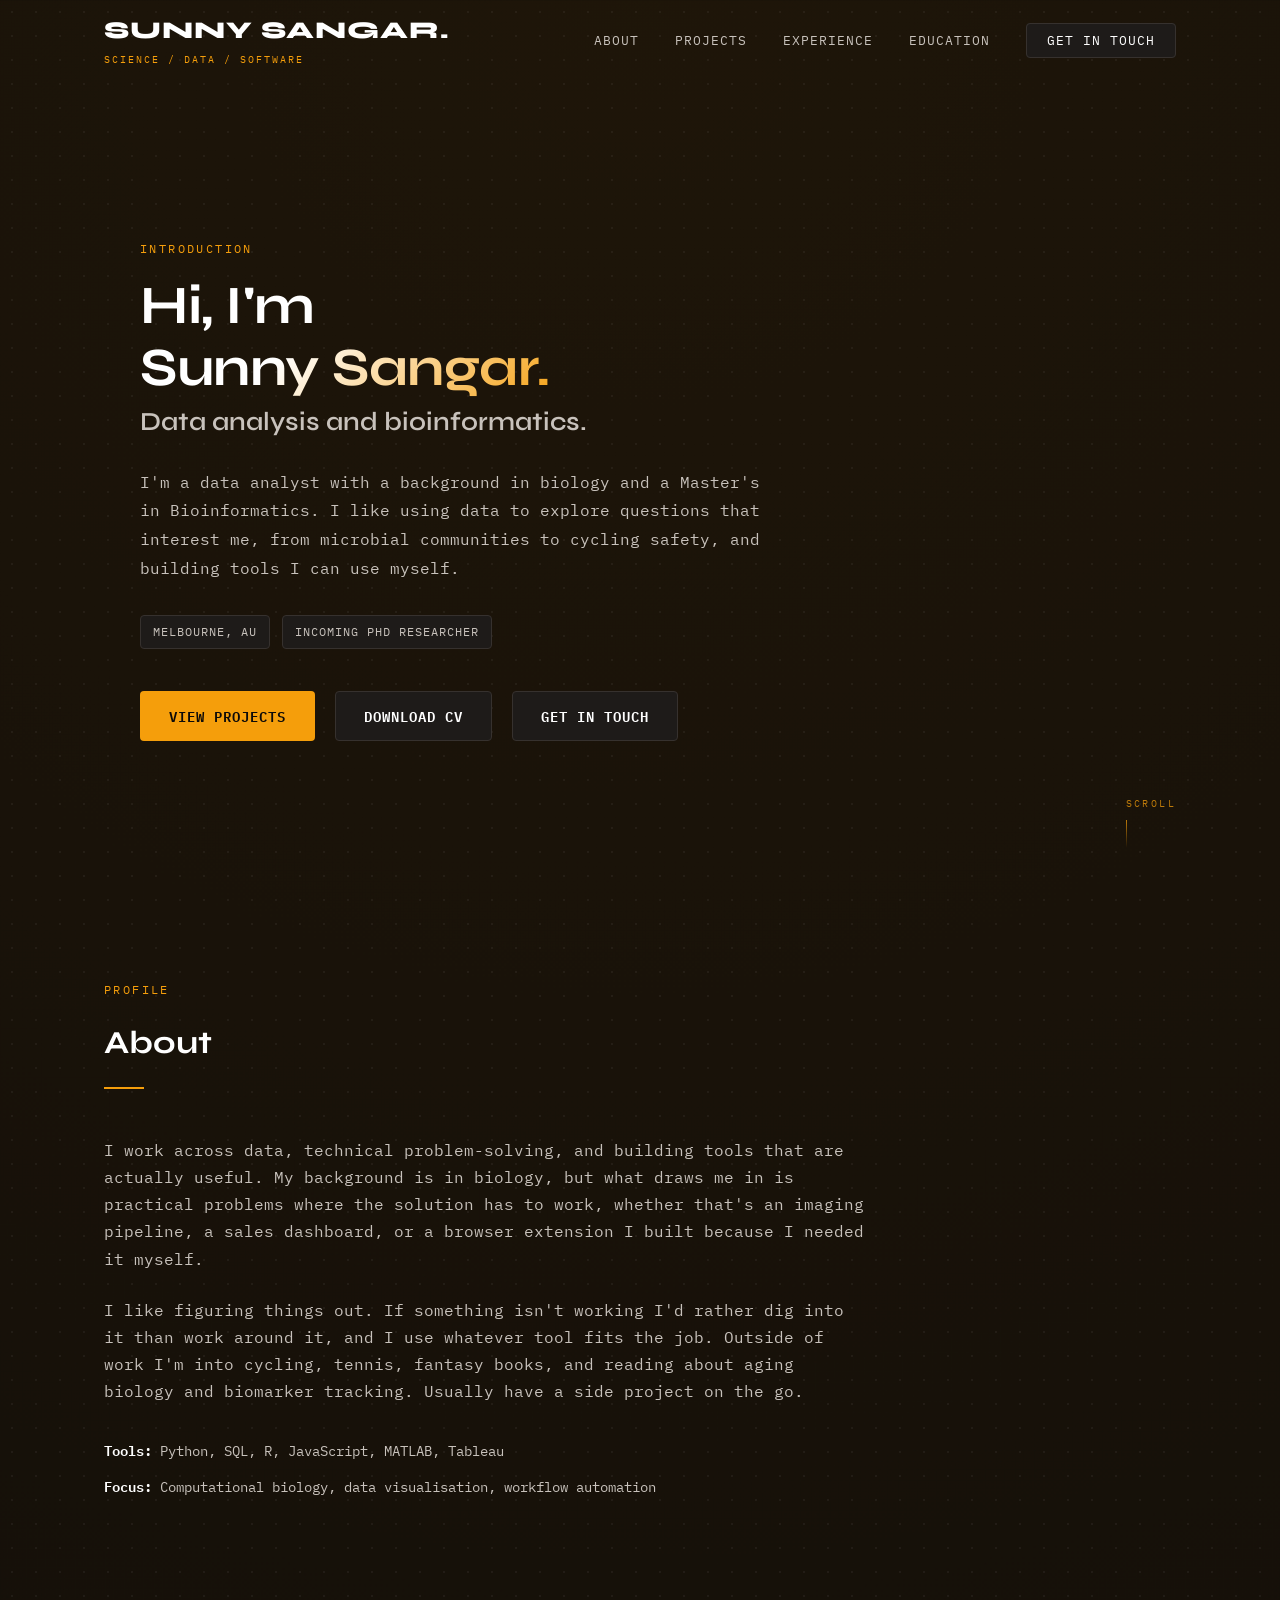
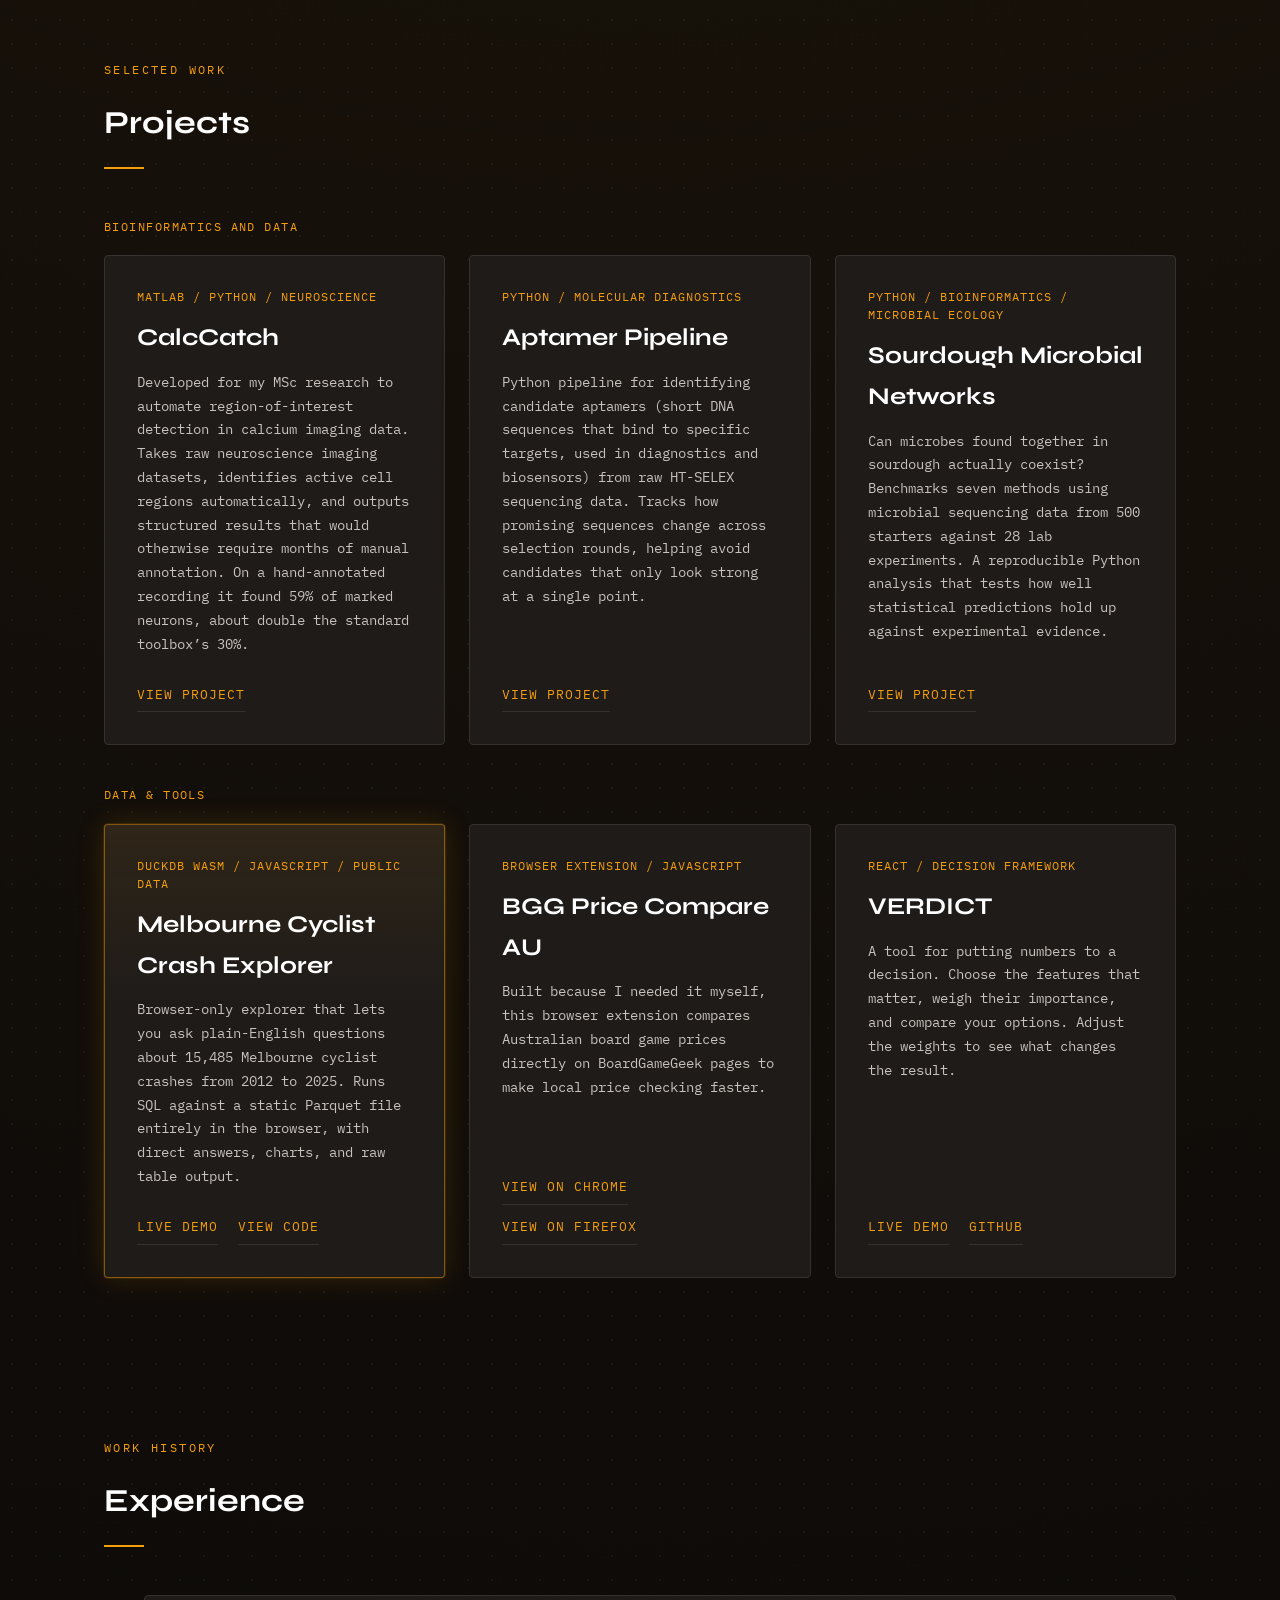
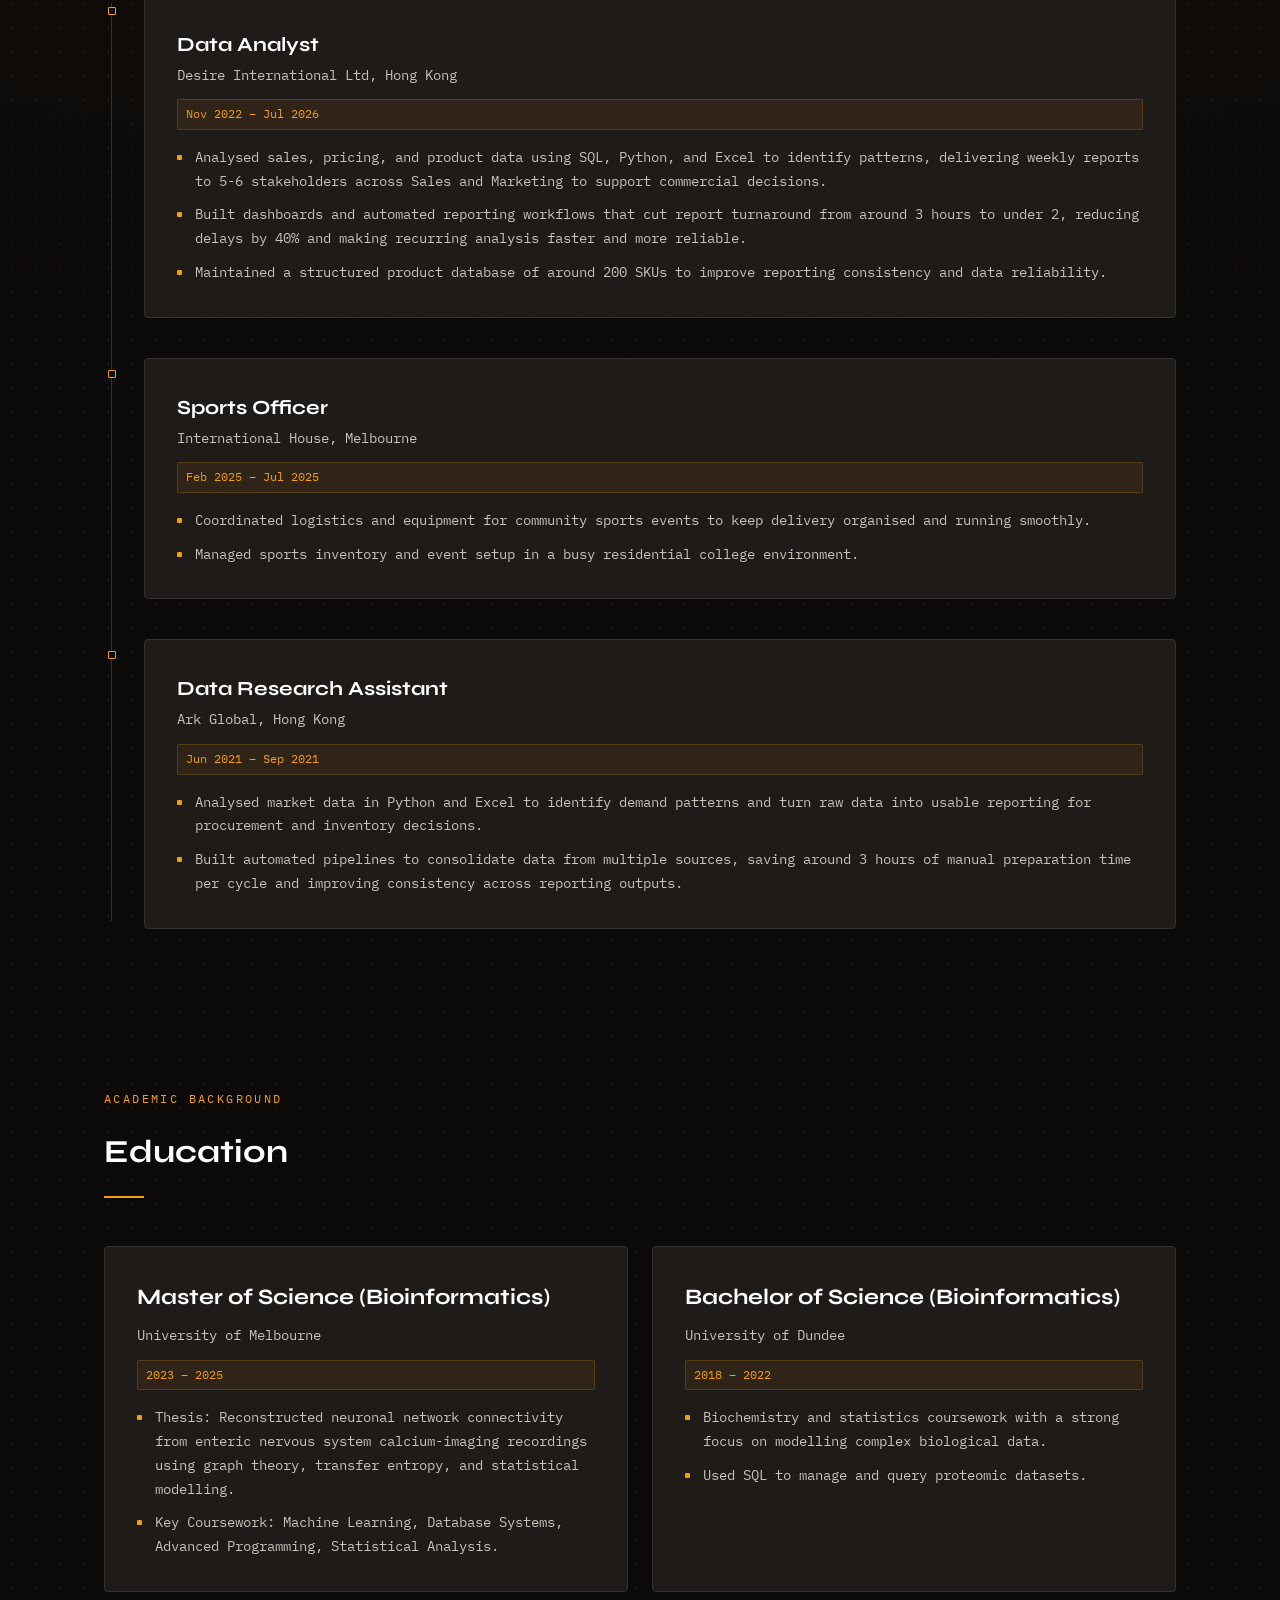
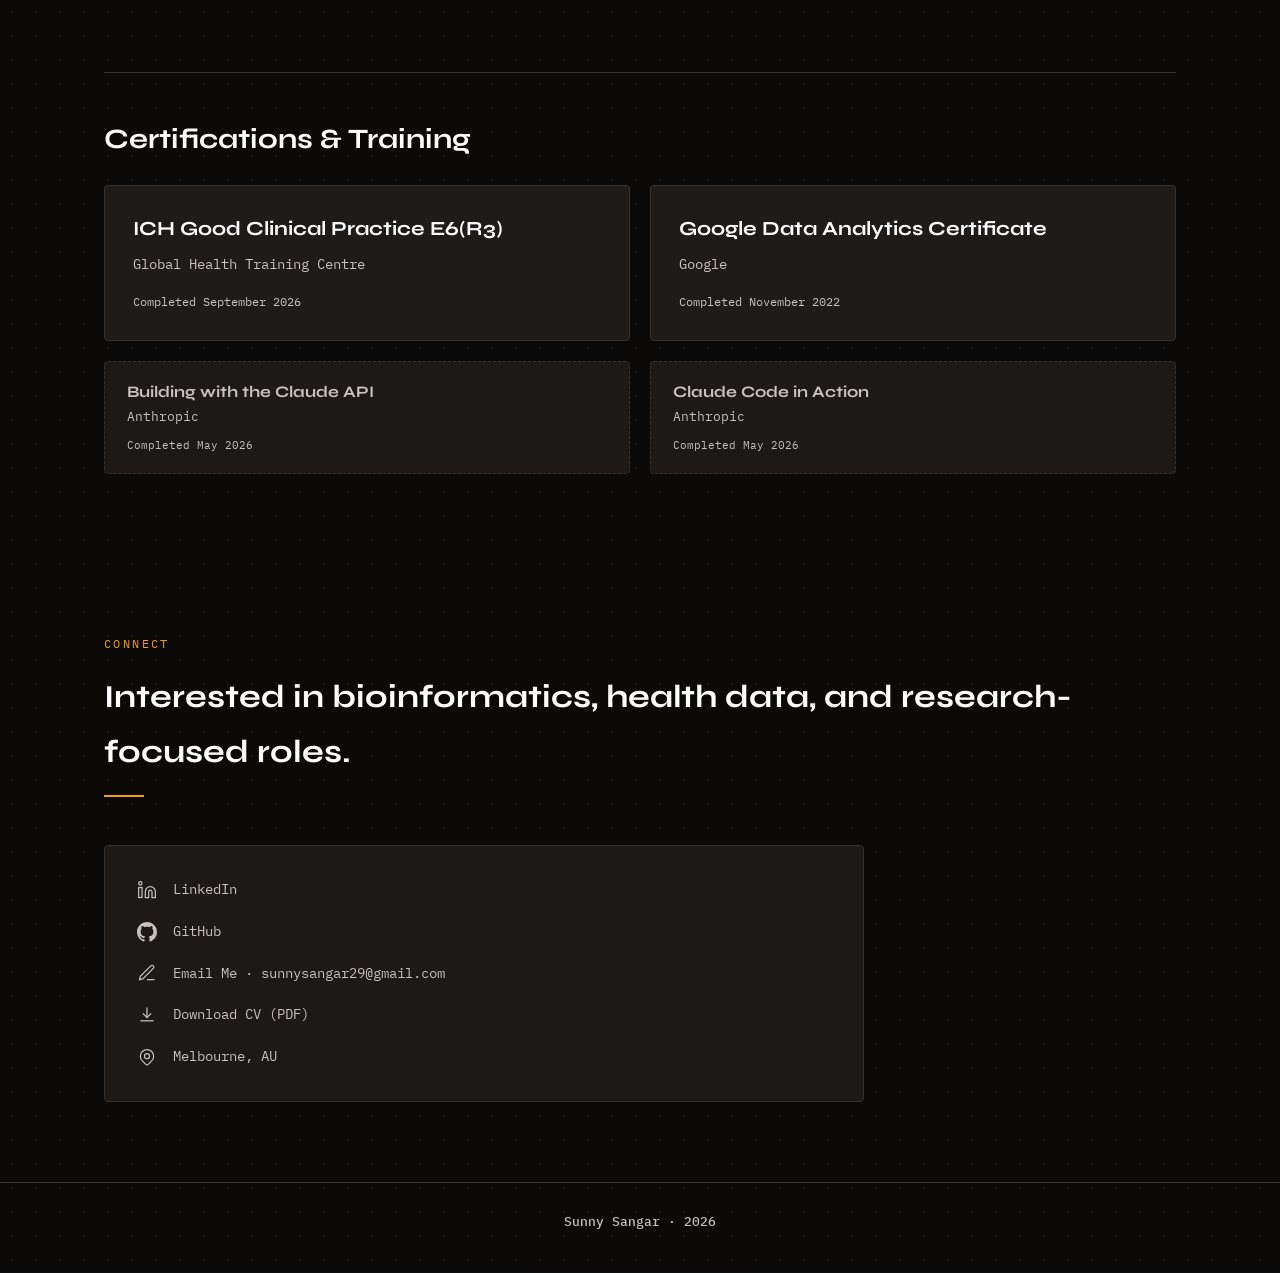
==== commit 2e3a83ba: "Update index.html" ====
--- a/index.html
+++ b/index.html
@@ -46,7 +46,7 @@
       <p class="hero-sub animate-in delay-3">I'm a data analyst with a background in biology and a Master's in Bioinformatics. I like using data to explore questions that interest me, from microbial communities to cycling safety, and building tools I can use myself.</p>
       <div class="hero-meta animate-in delay-3">
         <span>Melbourne, AU</span>
-        <span>Open to work</span>
+        <span>Incoming PhD Researcher</span>
       </div>
       <div class="hero-cta animate-in delay-4">
         <a href="#projects" class="btn btn-primary">View Projects</a>
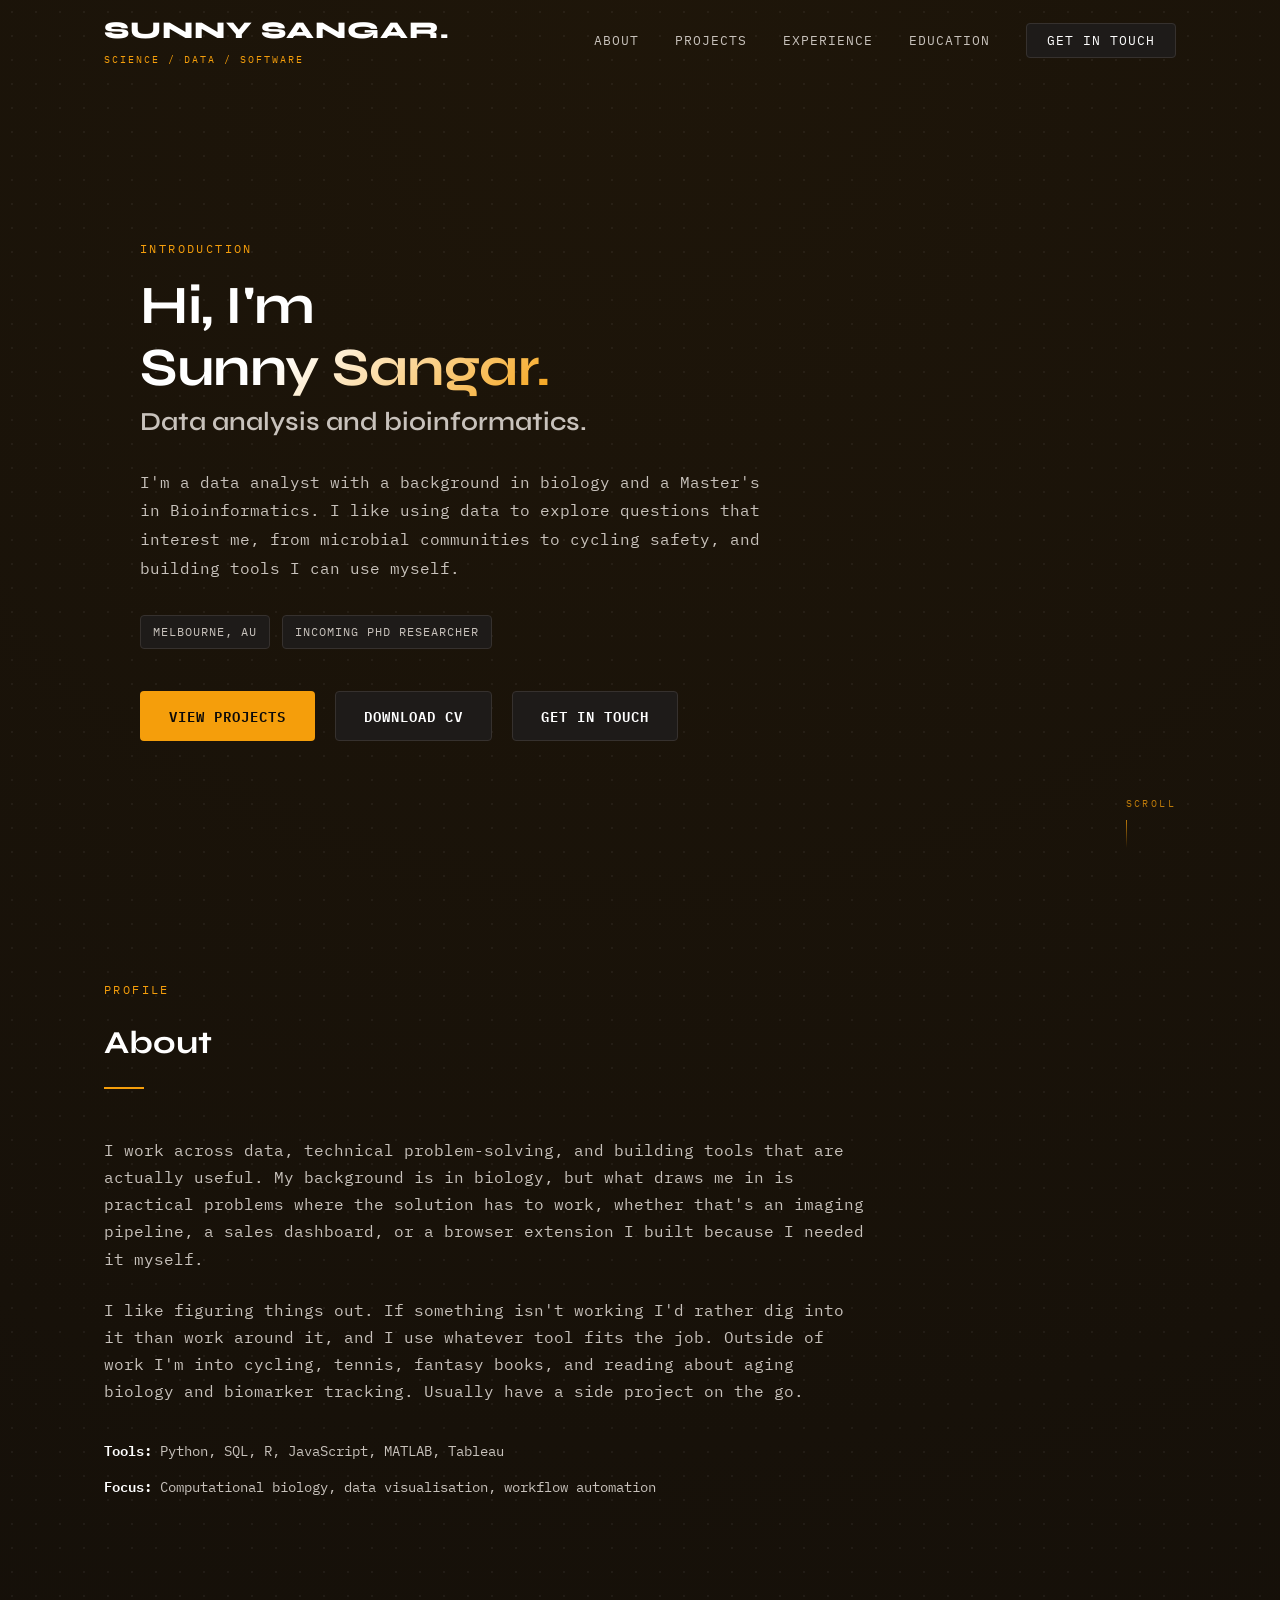
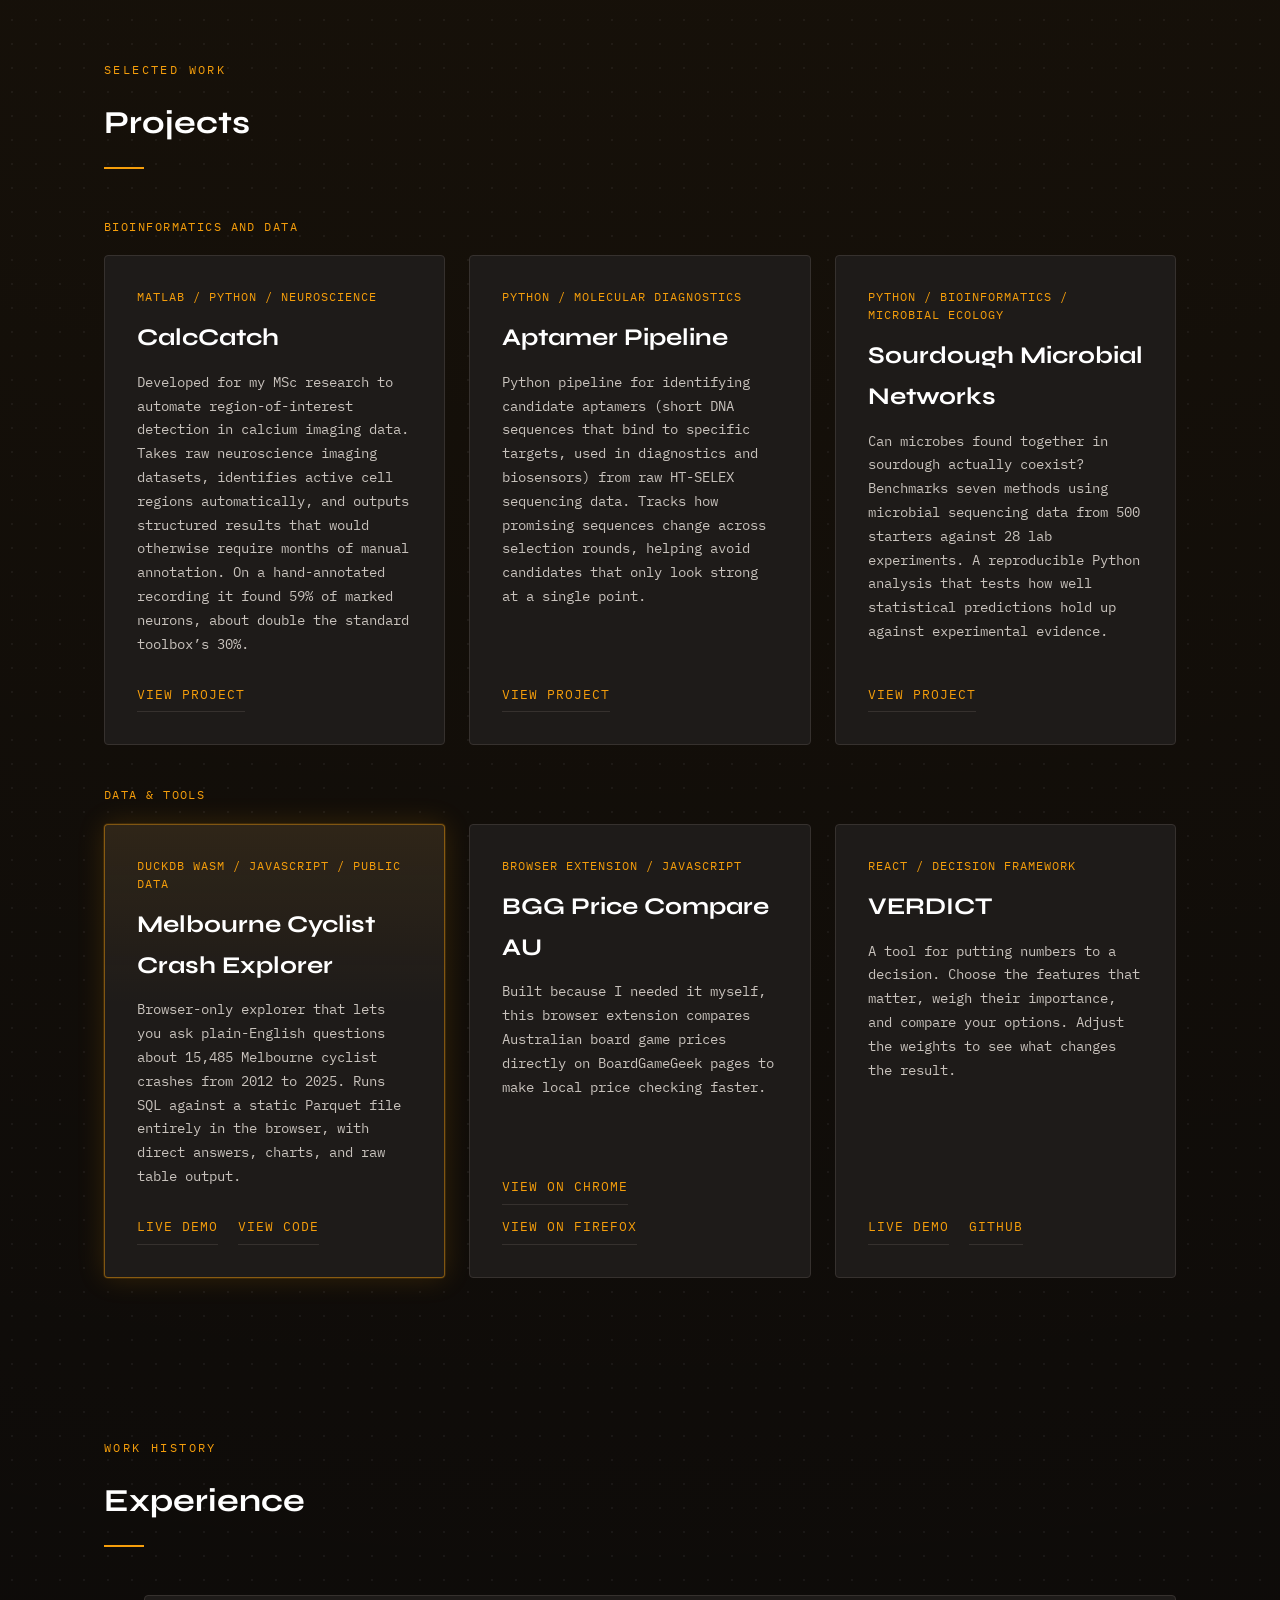
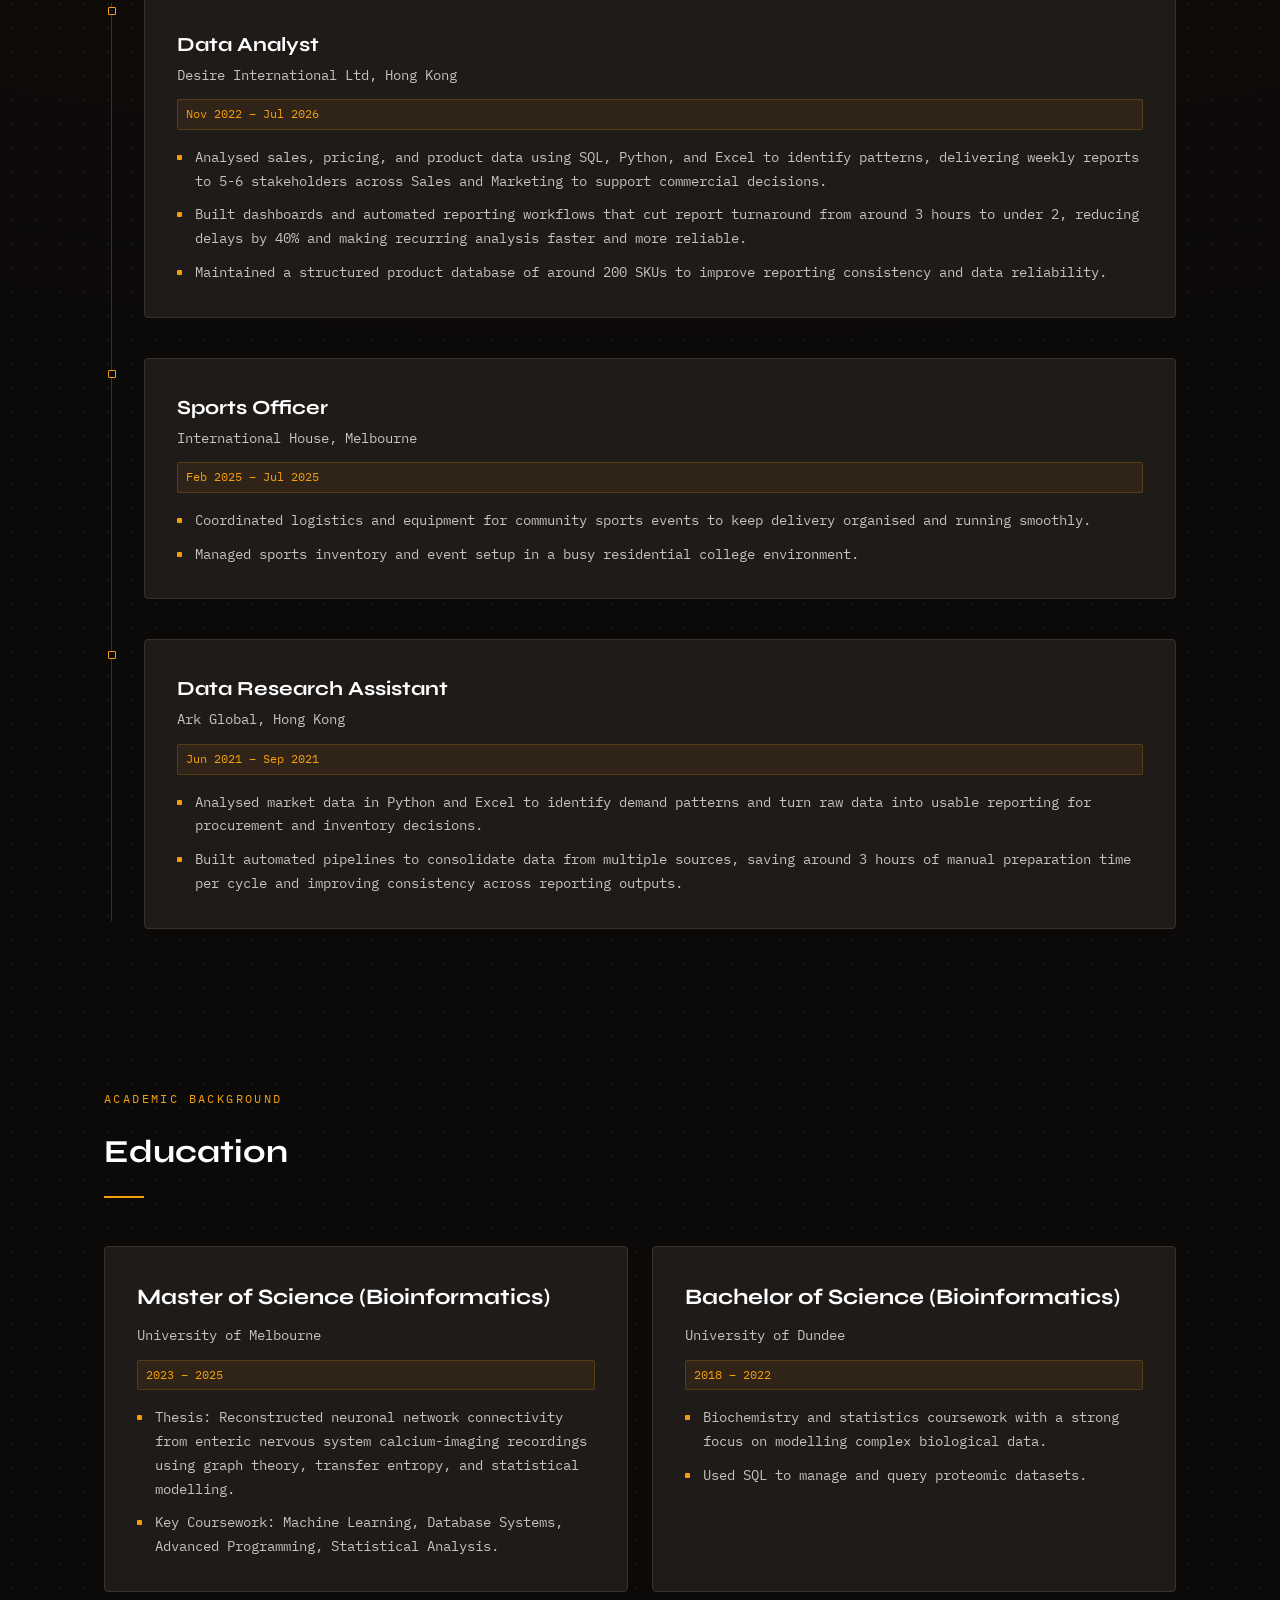
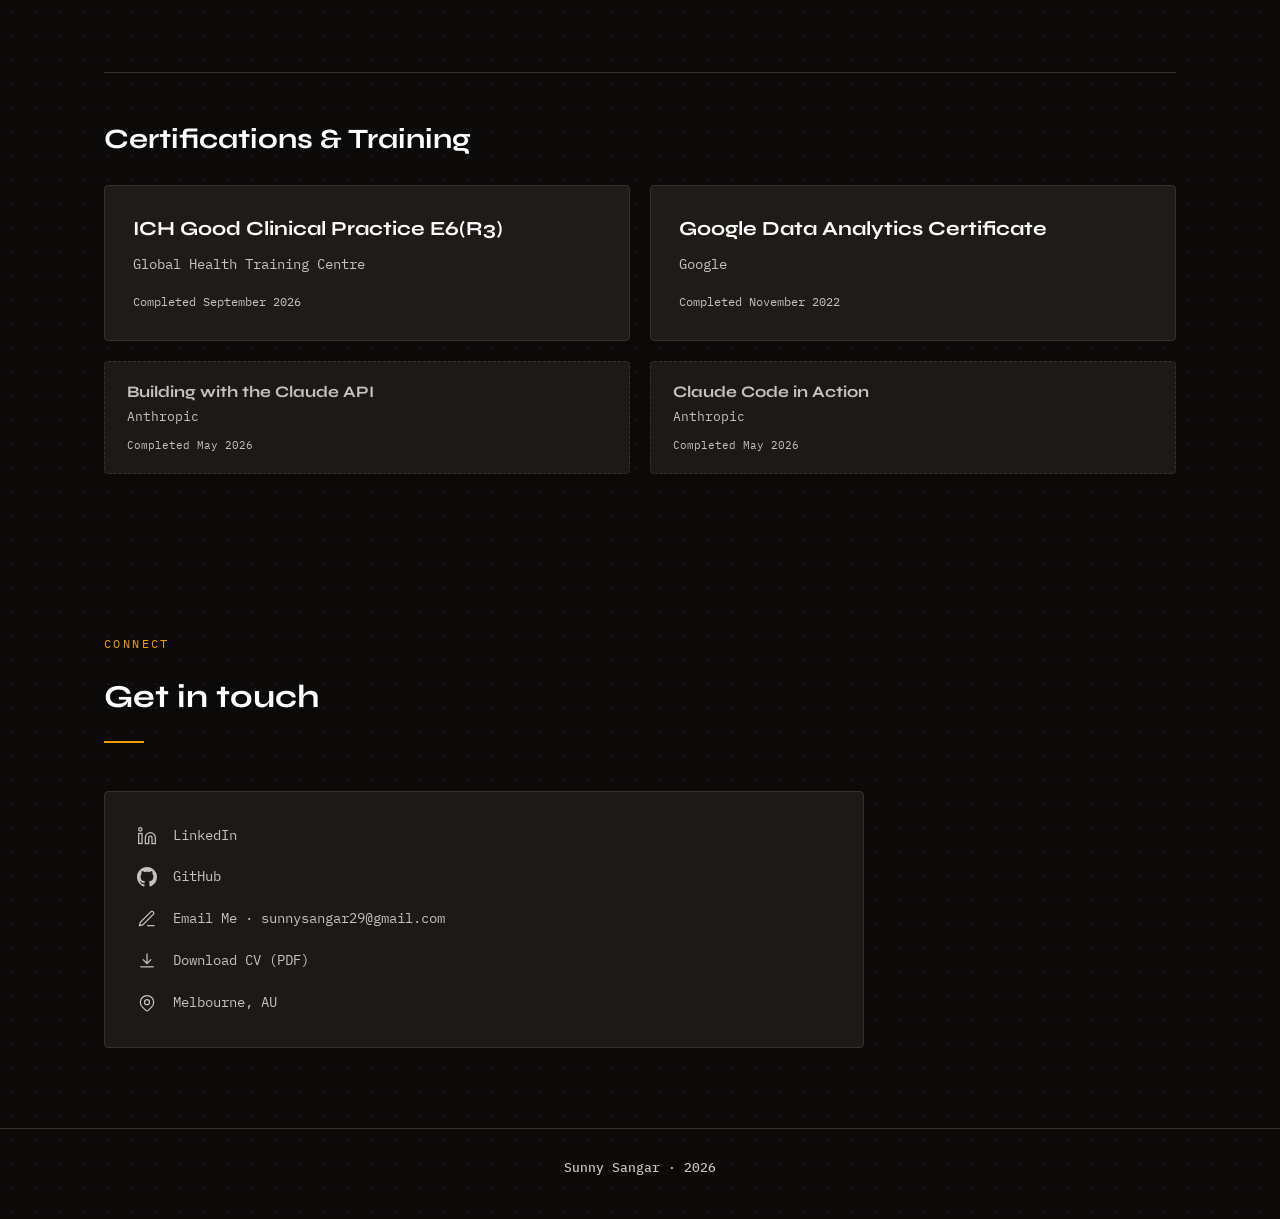
==== commit 21ce1634: "Update index.html" ====
--- a/index.html
+++ b/index.html
@@ -268,7 +268,7 @@
   <section class="section glass-section" id="contact">
     <div class="container">
       <p class="section-label reveal">Connect</p>
-      <h2 class="section-heading reveal">Interested in bioinformatics, health data, and research-focused roles.</h2>
+      <h2 class="section-heading reveal">Get in touch</h2>
       <div class="contact-panel reveal delay-1">
         <a href="https://www.linkedin.com/in/sunny-sangar-290476180/" target="_blank" rel="noopener" class="contact-link">
           <svg viewBox="0 0 24 24" fill="none" stroke="currentColor" stroke-width="1.5" width="20" height="20" aria-hidden="true">
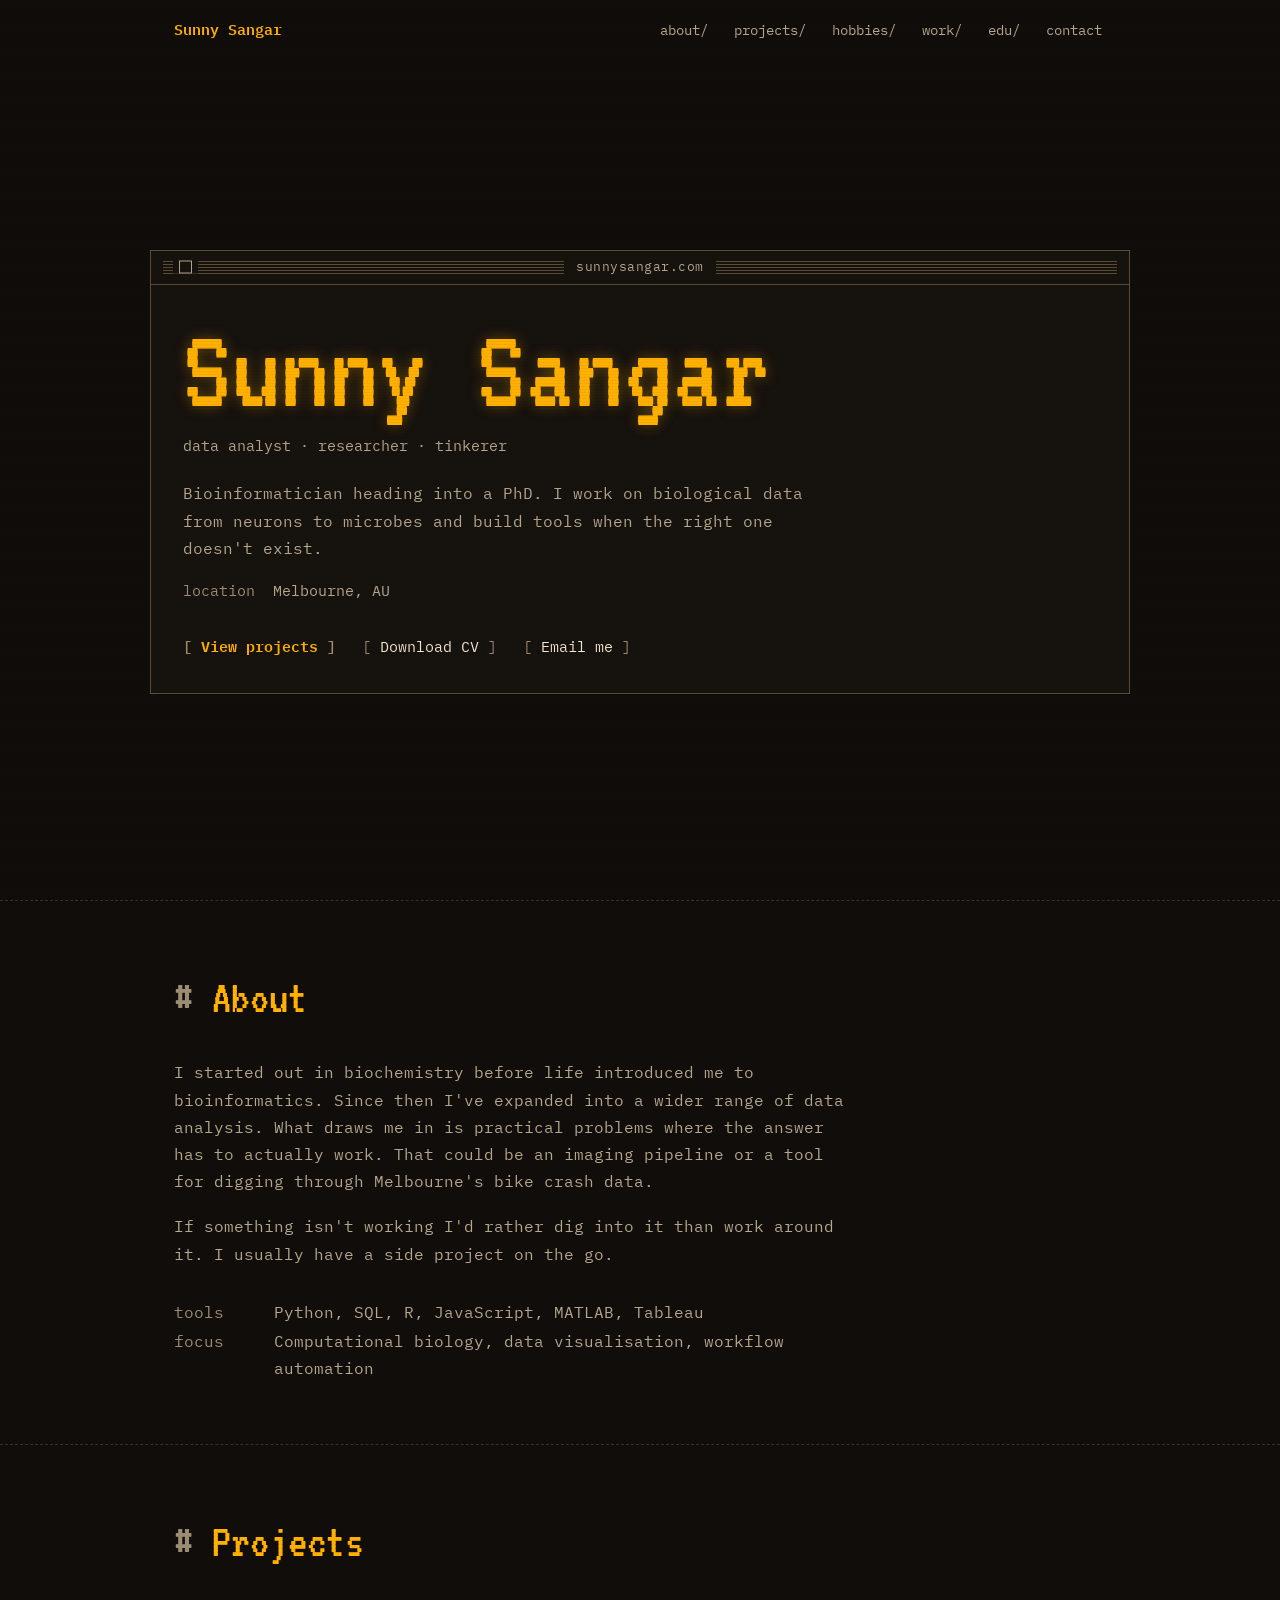
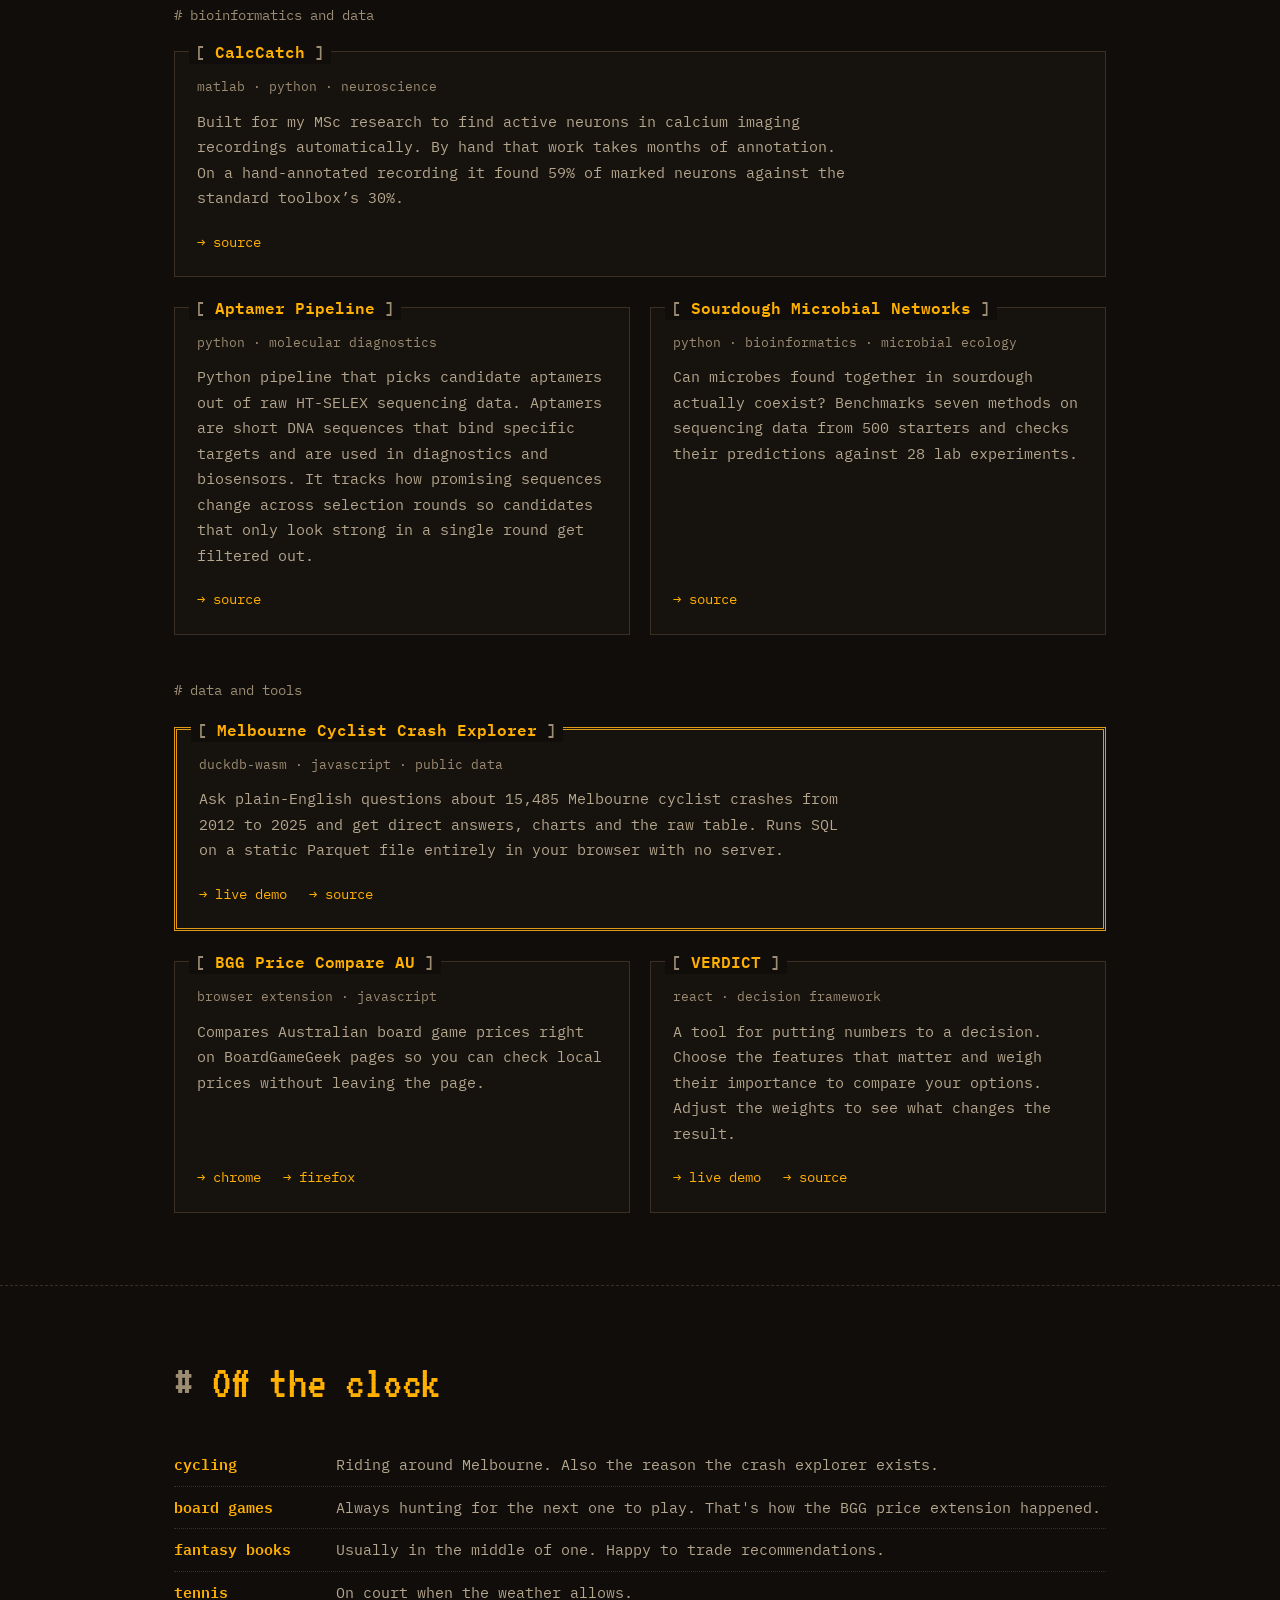
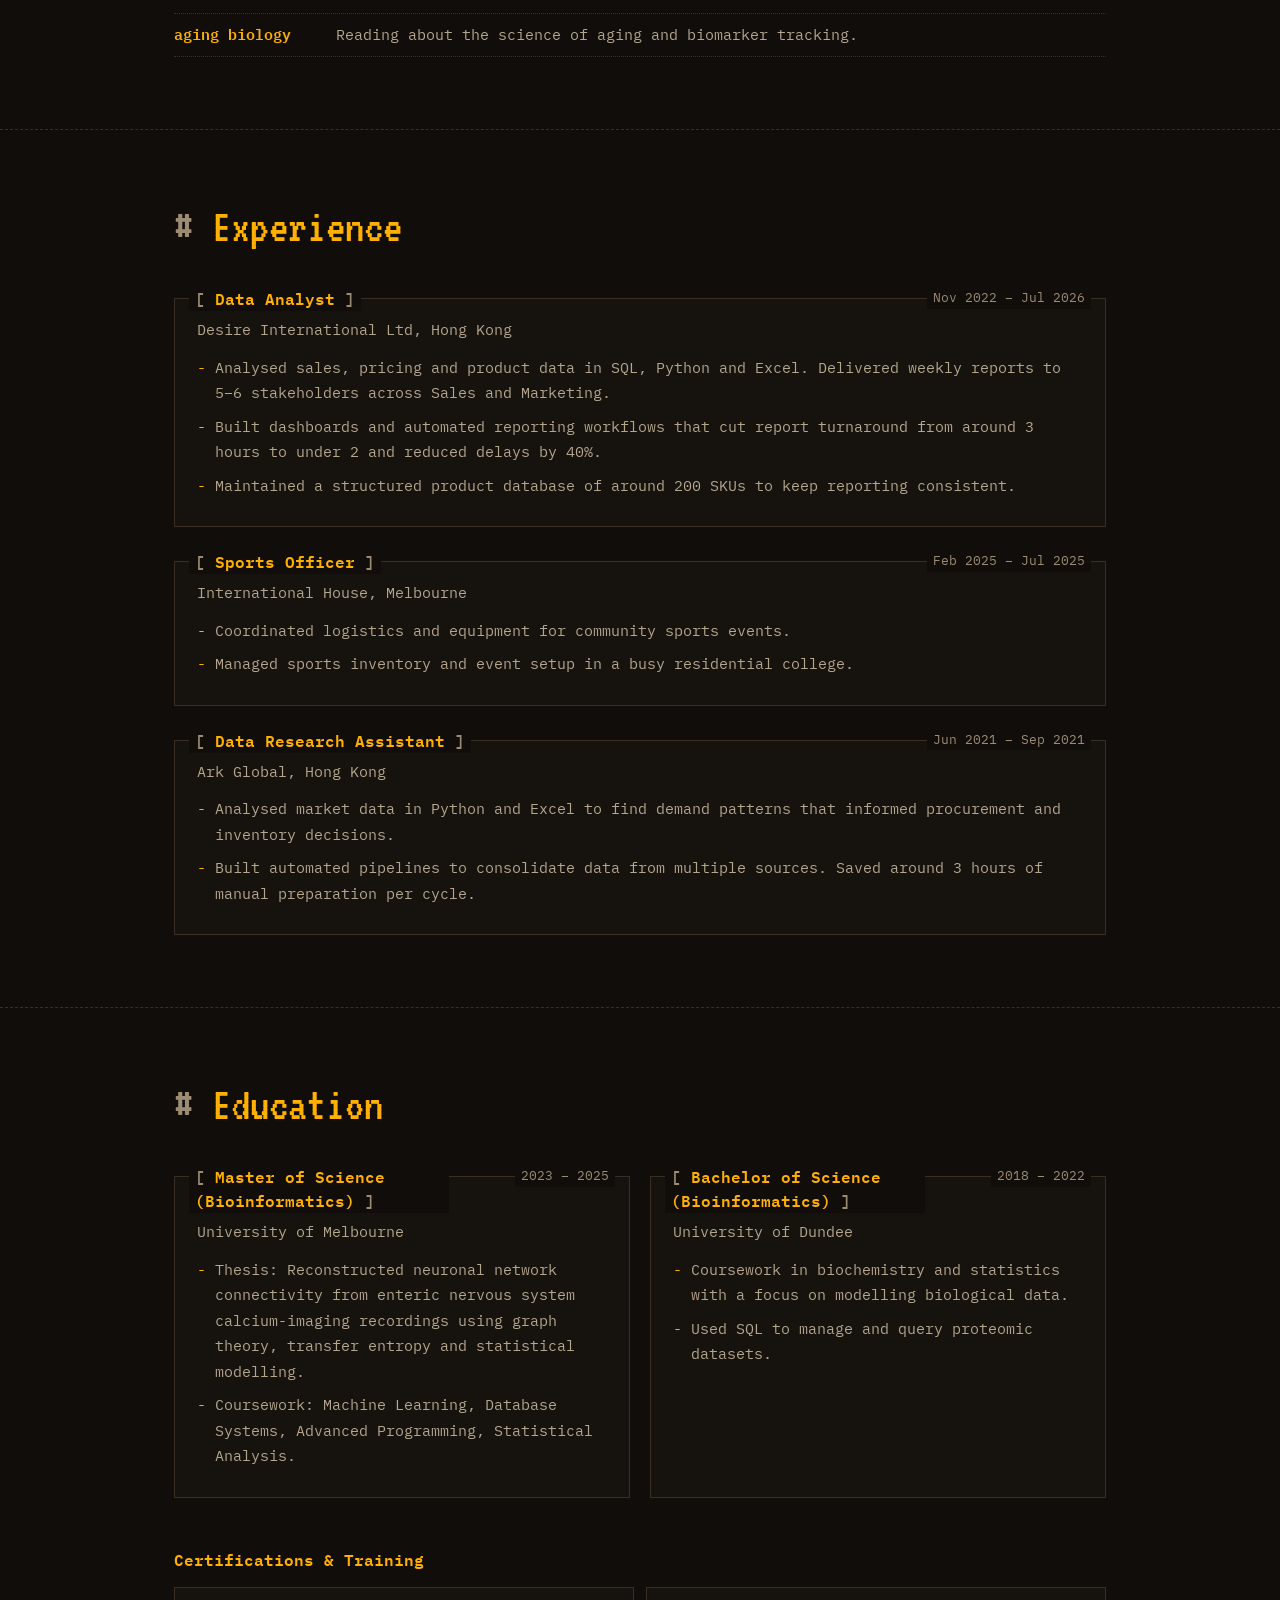
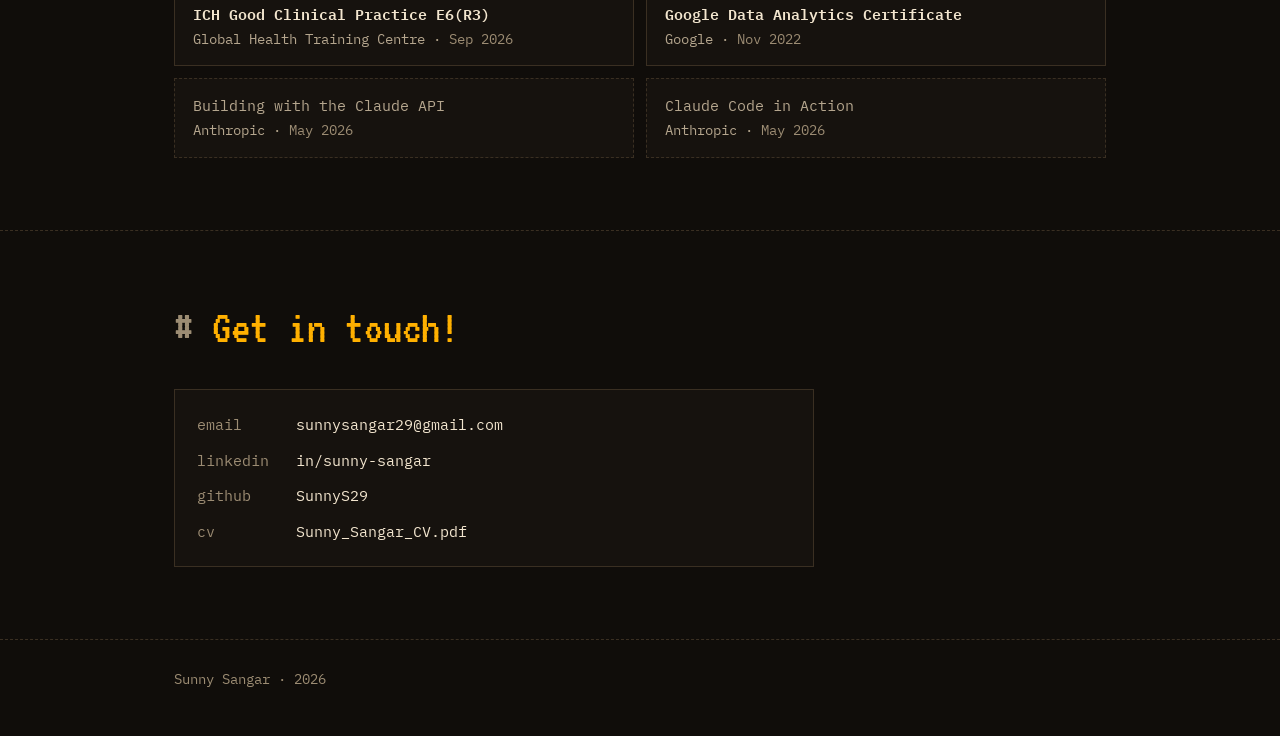
==== commit 8589a99e: "Redesign site with a retro amber terminal look - Swap the generic dark/gradient theme for amber-on-b" ====
--- a/index.html
+++ b/index.html
@@ -12,151 +12,176 @@
   <meta name="twitter:card" content="summary">
   <link rel="preconnect" href="https://fonts.googleapis.com">
   <link rel="preconnect" href="https://fonts.gstatic.com" crossorigin>
-  <link href="https://fonts.googleapis.com/css2?family=IBM+Plex+Mono:ital,wght@0,400;0,500;0,600&family=Syne:wght@400;600;700;800&display=swap" rel="stylesheet">
-  <link rel="stylesheet" href="css/style.css?v=20260909-punchlist">
-  <link rel="icon" type="image/svg+xml" href="data:image/svg+xml,<svg xmlns='http://www.w3.org/2000/svg' viewBox='0 0 100 100'><rect width='100' height='100' rx='4' fill='%230c0a09'/><text y='68' x='50' text-anchor='middle' font-family='Syne,sans-serif' font-weight='800' font-size='44' fill='%23f59e0b'>S</text></svg>">
+  <link href="https://fonts.googleapis.com/css2?family=IBM+Plex+Mono:ital,wght@0,400;0,500;0,600;1,400&family=VT323&display=swap" rel="stylesheet">
+  <link rel="stylesheet" href="css/style.css?v=20261125e">
+  <link rel="icon" type="image/svg+xml" href="data:image/svg+xml,<svg xmlns='http://www.w3.org/2000/svg' viewBox='0 0 100 100'><rect width='100' height='100' fill='%23100d0a'/><text y='66' x='12' font-family='monospace' font-weight='700' font-size='52' fill='%23ffb000'>&gt;_</text></svg>">
 </head>
 <body>
+  <a href="#about" class="skip-link">Skip to content</a>
+
   <nav class="nav" id="nav">
     <div class="nav-inner">
-      <div class="nav-brand-block">
-        <a href="#hero" class="nav-logo">Sunny Sangar.</a>
-        <span class="nav-tagline">Science / Data / Software</span>
-      </div>
-      <button class="nav-toggle" id="nav-toggle" aria-label="Toggle menu" aria-expanded="false" aria-controls="nav-links">
-        <span></span>
-        <span></span>
-        <span></span>
-      </button>
+      <a href="#hero" class="nav-logo" aria-label="Back to top">Sunny Sangar</a>
+      <button class="nav-toggle" id="nav-toggle" aria-label="Toggle menu" aria-expanded="false" aria-controls="nav-links">menu</button>
       <ul class="nav-links" id="nav-links">
-        <li><a href="#about">About</a></li>
-        <li><a href="#projects">Projects</a></li>
-        <li><a href="#experience">Experience</a></li>
-        <li><a href="#education">Education</a></li>
-        <li><a href="#contact" class="nav-cta">Get in Touch</a></li>
+        <li><a href="#about">about/</a></li>
+        <li><a href="#projects">projects/</a></li>
+        <li><a href="#hobbies">hobbies/</a></li>
+        <li><a href="#experience">work/</a></li>
+        <li><a href="#education">edu/</a></li>
+        <li><a href="#contact">contact</a></li>
       </ul>
     </div>
   </nav>
 
+  <main>
   <section class="hero" id="hero">
     <div class="hero-content">
-      <p class="hero-greeting animate-in">Introduction</p>
-      <h1 class="hero-name text-gradient animate-in delay-1">Hi, I'm<br>Sunny Sangar.</h1>
-      <p class="hero-tagline animate-in delay-2">Data analysis and bioinformatics.</p>
-      <p class="hero-sub animate-in delay-3">I'm a data analyst with a background in biology and a Master's in Bioinformatics. I like using data to explore questions that interest me, from microbial communities to cycling safety, and building tools I can use myself.</p>
-      <div class="hero-meta animate-in delay-3">
-        <span>Melbourne, AU</span>
-        <span>Incoming PhD Researcher</span>
-      </div>
-      <div class="hero-cta animate-in delay-4">
-        <a href="#projects" class="btn btn-primary">View Projects</a>
-        <a href="assets/Sunny_Sangar_CV.pdf?v=2" class="btn btn-outline" download="Sunny_Sangar_CV.pdf">Download CV</a>
-        <a href="#contact" class="btn btn-outline">Get in Touch</a>
-      </div>
-    </div>
-    <div class="hero-scroll">
-      <span>Scroll</span>
-      <div class="hero-scroll-line"></div>
-    </div>
-  </section>
-
-  <section class="section glass-section" id="about">
-    <div class="container">
-      <p class="section-label reveal">Profile</p>
+      <div class="term-window animate-in">
+        <div class="term-bar" aria-hidden="true">
+          <span class="term-dots"><i></i><i></i><i></i></span>
+          <span class="term-title">sunnysangar.com</span>
+        </div>
+        <div class="term-body">
+          <h1 class="hero-name">Sunny Sangar</h1>
+          <p class="hero-tagline">data analyst &middot; researcher &middot; tinkerer</p>
+
+          <p class="hero-sub">Bioinformatician heading into a PhD. I work on biological data from neurons to microbes and build tools when the right one doesn't exist.</p>
+
+          <ul class="hero-meta">
+            <li><span class="key">location</span> Melbourne, AU</li>
+          </ul>
+
+          <div class="hero-cta">
+            <a href="#projects" class="btn btn-primary">View projects</a>
+            <a href="assets/Sunny_Sangar_CV.pdf?v=2" class="btn btn-outline" download="Sunny_Sangar_CV.pdf">Download CV</a>
+            <a href="#contact" class="btn btn-outline">Email me</a>
+          </div>
+        </div>
+      </div>
+    </div>
+  </section>
+
+  <section class="section" id="about">
+    <div class="container">
       <h2 class="section-heading reveal">About</h2>
       <div class="about-text reveal">
-        <p>I work across data, technical problem-solving, and building tools that are actually useful. My background is in biology, but what draws me in is practical problems where the solution has to work, whether that's an imaging pipeline, a sales dashboard, or a browser extension I built because I needed it myself.</p>
-        <p>I like figuring things out. If something isn't working I'd rather dig into it than work around it, and I use whatever tool fits the job. Outside of work I'm into cycling, tennis, fantasy books, and reading about aging biology and biomarker tracking. Usually have a side project on the go.</p>
-      </div>
-      <div class="skills-compact reveal delay-1">
-        <p><strong>Tools:</strong> Python, SQL, R, JavaScript, MATLAB, Tableau</p>
-        <p><strong>Focus:</strong> Computational biology, data visualisation, workflow automation</p>
-      </div>
+        <p>I started out in biochemistry before life introduced me to bioinformatics. Since then I've expanded into a wider range of data analysis. What draws me in is practical problems where the answer has to actually work. That could be an imaging pipeline or a tool for digging through Melbourne's bike crash data.</p>
+        <p>If something isn't working I'd rather dig into it than work around it. I usually have a side project on the go.</p>
+      </div>
+      <dl class="skills-compact reveal delay-1">
+        <div><dt>tools</dt><dd>Python, SQL, R, JavaScript, MATLAB, Tableau</dd></div>
+        <div><dt>focus</dt><dd>Computational biology, data visualisation, workflow automation</dd></div>
+      </dl>
     </div>
   </section>
 
   <section class="section" id="projects">
     <div class="container">
-      <p class="section-label reveal">Selected Work</p>
       <h2 class="section-heading reveal">Projects</h2>
       <div class="project-group reveal">
-        <p class="project-group-label">Bioinformatics and Data</p>
+        <p class="project-group-label"># bioinformatics and data</p>
         <div class="projects-grid">
           <article class="project-card">
-            <span class="project-kicker">MATLAB / Python / Neuroscience</span>
             <h3 class="project-title">CalcCatch</h3>
-            <p class="project-desc">Developed for my MSc research to automate region-of-interest detection in calcium imaging data. Takes raw neuroscience imaging datasets, identifies active cell regions automatically, and outputs structured results that would otherwise require months of manual annotation. On a hand-annotated recording it found 59% of marked neurons, about double the standard toolbox&rsquo;s 30%.</p>
-            <div class="project-links">
-              <a href="https://github.com/SunnyS29/CalcCatch" target="_blank" rel="noopener" class="project-link">View Project</a>
-            </div>
-          </article>
-
-          <article class="project-card">
-            <span class="project-kicker">Python / Molecular Diagnostics</span>
+            <span class="project-kicker">matlab &middot; python &middot; neuroscience</span>
+            <p class="project-desc">Built for my MSc research to find active neurons in calcium imaging recordings automatically. By hand that work takes months of annotation. On a hand-annotated recording it found 59% of marked neurons against the standard toolbox&rsquo;s 30%.</p>
+            <div class="project-links">
+              <a href="https://github.com/SunnyS29/CalcCatch" target="_blank" rel="noopener" class="project-link">source</a>
+            </div>
+          </article>
+
+          <article class="project-card">
             <h3 class="project-title">Aptamer Pipeline</h3>
-            <p class="project-desc">Python pipeline for identifying candidate aptamers (short DNA sequences that bind to specific targets, used in diagnostics and biosensors) from raw HT-SELEX sequencing data. Tracks how promising sequences change across selection rounds, helping avoid candidates that only look strong at a single point.</p>
-            <div class="project-links">
-              <a href="https://github.com/SunnyS29/aptamer-selex-pipeline" target="_blank" rel="noopener" class="project-link">View Project</a>
-            </div>
-          </article>
-
-          <article class="project-card">
-            <span class="project-kicker">Python / Bioinformatics / Microbial Ecology</span>
+            <span class="project-kicker">python &middot; molecular diagnostics</span>
+            <p class="project-desc">Python pipeline that picks candidate aptamers out of raw HT-SELEX sequencing data. Aptamers are short DNA sequences that bind specific targets and are used in diagnostics and biosensors. It tracks how promising sequences change across selection rounds so candidates that only look strong in a single round get filtered out.</p>
+            <div class="project-links">
+              <a href="https://github.com/SunnyS29/aptamer-selex-pipeline" target="_blank" rel="noopener" class="project-link">source</a>
+            </div>
+          </article>
+
+          <article class="project-card">
             <h3 class="project-title">Sourdough Microbial Networks</h3>
-            <p class="project-desc">Can microbes found together in sourdough actually coexist? Benchmarks seven methods using microbial sequencing data from 500 starters against 28 lab experiments. A reproducible Python analysis that tests how well statistical predictions hold up against experimental evidence.</p>
-            <div class="project-links">
-              <a href="https://github.com/SunnyS29/sourdough-network-benchmark" target="_blank" rel="noopener" class="project-link">View Project</a>
+            <span class="project-kicker">python &middot; bioinformatics &middot; microbial ecology</span>
+            <p class="project-desc">Can microbes found together in sourdough actually coexist? Benchmarks seven methods on sequencing data from 500 starters and checks their predictions against 28 lab experiments.</p>
+            <div class="project-links">
+              <a href="https://github.com/SunnyS29/sourdough-network-benchmark" target="_blank" rel="noopener" class="project-link">source</a>
             </div>
           </article>
         </div>
       </div>
 
       <div class="project-group reveal delay-1">
-        <p class="project-group-label">Data &amp; Tools</p>
+        <p class="project-group-label"># data and tools</p>
         <div class="projects-grid">
           <article class="project-card project-card-featured">
-            <span class="project-kicker">DuckDB WASM / JavaScript / Public Data</span>
             <h3 class="project-title">Melbourne Cyclist Crash Explorer</h3>
-            <p class="project-desc">Browser-only explorer that lets you ask plain-English questions about 15,485 Melbourne cyclist crashes from 2012 to 2025. Runs SQL against a static Parquet file entirely in the browser, with direct answers, charts, and raw table output.</p>
-            <div class="project-links">
-              <a href="https://sunnys29.github.io/cyclist-crash-explorer/" target="_blank" rel="noopener" class="project-link">Live Demo</a>
-              <a href="https://github.com/SunnyS29/cyclist-crash-explorer" target="_blank" rel="noopener" class="project-link">View Code</a>
-            </div>
-          </article>
-
-
-          <article class="project-card">
-            <span class="project-kicker">Browser Extension / JavaScript</span>
+            <span class="project-kicker">duckdb-wasm &middot; javascript &middot; public data</span>
+            <p class="project-desc">Ask plain-English questions about 15,485 Melbourne cyclist crashes from 2012 to 2025 and get direct answers, charts and the raw table. Runs SQL on a static Parquet file entirely in your browser with no server.</p>
+            <div class="project-links">
+              <a href="https://sunnys29.github.io/cyclist-crash-explorer/" target="_blank" rel="noopener" class="project-link">live demo</a>
+              <a href="https://github.com/SunnyS29/cyclist-crash-explorer" target="_blank" rel="noopener" class="project-link">source</a>
+            </div>
+          </article>
+
+          <article class="project-card">
             <h3 class="project-title">BGG Price Compare AU</h3>
-            <p class="project-desc">Built because I needed it myself, this browser extension compares Australian board game prices directly on BoardGameGeek pages to make local price checking faster.</p>
-            <div class="project-links">
-              <a href="https://chromewebstore.google.com/detail/bgg-price-compare-au/gjigggonhdkmiachkpkpcefldfenjann" target="_blank" rel="noopener" class="project-link">View on Chrome</a>
-              <a href="https://addons.mozilla.org/en-US/firefox/addon/bgg-price-compare-au/" target="_blank" rel="noopener" class="project-link">View on Firefox</a>
-            </div>
-          </article>
-
-          <article class="project-card">
-            <span class="project-kicker">React / Decision Framework</span>
+            <span class="project-kicker">browser extension &middot; javascript</span>
+            <p class="project-desc">Compares Australian board game prices right on BoardGameGeek pages so you can check local prices without leaving the page.</p>
+            <div class="project-links">
+              <a href="https://chromewebstore.google.com/detail/bgg-price-compare-au/gjigggonhdkmiachkpkpcefldfenjann" target="_blank" rel="noopener" class="project-link">chrome</a>
+              <a href="https://addons.mozilla.org/en-US/firefox/addon/bgg-price-compare-au/" target="_blank" rel="noopener" class="project-link">firefox</a>
+            </div>
+          </article>
+
+          <article class="project-card">
             <h3 class="project-title">VERDICT</h3>
-            <p class="project-desc">A tool for putting numbers to a decision. Choose the features that matter, weigh their importance, and compare your options. Adjust the weights to see what changes the result.</p>
-            <div class="project-links">
-              <a href="https://sunnysangar.com/VERDICT/index" target="_blank" rel="noopener" class="project-link">Live Demo</a>
-              <a href="https://github.com/SunnyS29/VERDICT" target="_blank" rel="noopener" class="project-link">GitHub</a>
-            </div>
-          </article>
-
-        </div>
-      </div>
-    </div>
-  </section>
-
-  <section class="section glass-section" id="experience">
-    <div class="container">
-      <p class="section-label reveal">Work History</p>
+            <span class="project-kicker">react &middot; decision framework</span>
+            <p class="project-desc">A tool for putting numbers to a decision. Choose the features that matter and weigh their importance to compare your options. Adjust the weights to see what changes the result.</p>
+            <div class="project-links">
+              <a href="https://sunnysangar.com/VERDICT/index" target="_blank" rel="noopener" class="project-link">live demo</a>
+              <a href="https://github.com/SunnyS29/VERDICT" target="_blank" rel="noopener" class="project-link">source</a>
+            </div>
+          </article>
+        </div>
+      </div>
+    </div>
+  </section>
+
+  <section class="section" id="hobbies">
+    <div class="container">
+      <h2 class="section-heading reveal">Off the clock</h2>
+      <ul class="ls-list reveal">
+        <!-- Edit the descriptions below to add your own specifics (favourite book, current game, usual ride...) -->
+        <li>
+          <span class="ls-name">cycling</span>
+          <span class="ls-desc">Riding around Melbourne. Also the reason the crash explorer exists.</span>
+        </li>
+        <li>
+          <span class="ls-name">board games</span>
+          <span class="ls-desc">Always hunting for the next one to play. That's how the BGG price extension happened.</span>
+        </li>
+        <li>
+          <span class="ls-name">fantasy books</span>
+          <span class="ls-desc">Usually in the middle of one. Happy to trade recommendations.</span>
+        </li>
+        <li>
+          <span class="ls-name">tennis</span>
+          <span class="ls-desc">On court when the weather allows.</span>
+        </li>
+        <li>
+          <span class="ls-name">aging biology</span>
+          <span class="ls-desc">Reading about the science of aging and biomarker tracking.</span>
+        </li>
+      </ul>
+    </div>
+  </section>
+
+  <section class="section" id="experience">
+    <div class="container">
       <h2 class="section-heading reveal">Experience</h2>
       <div class="timeline">
         <div class="timeline-item reveal">
-          <div class="timeline-dot"></div>
           <div class="timeline-content">
             <div class="timeline-header">
               <h3>Data Analyst</h3>
@@ -164,15 +189,14 @@
             </div>
             <span class="timeline-date">Nov 2022 – Jul 2026</span>
             <ul class="timeline-details">
-              <li>Analysed sales, pricing, and product data using SQL, Python, and Excel to identify patterns, delivering weekly reports to 5-6 stakeholders across Sales and Marketing to support commercial decisions.</li>
-              <li>Built dashboards and automated reporting workflows that cut report turnaround from around 3 hours to under 2, reducing delays by 40% and making recurring analysis faster and more reliable.</li>
-              <li>Maintained a structured product database of around 200 SKUs to improve reporting consistency and data reliability.</li>
+              <li>Analysed sales, pricing and product data in SQL, Python and Excel. Delivered weekly reports to 5–6 stakeholders across Sales and Marketing.</li>
+              <li>Built dashboards and automated reporting workflows that cut report turnaround from around 3 hours to under 2 and reduced delays by 40%.</li>
+              <li>Maintained a structured product database of around 200 SKUs to keep reporting consistent.</li>
             </ul>
           </div>
         </div>
 
         <div class="timeline-item reveal delay-1">
-          <div class="timeline-dot"></div>
           <div class="timeline-content">
             <div class="timeline-header">
               <h3>Sports Officer</h3>
@@ -180,13 +204,13 @@
             </div>
             <span class="timeline-date">Feb 2025 – Jul 2025</span>
             <ul class="timeline-details">
-              <li>Coordinated logistics and equipment for community sports events to keep delivery organised and running smoothly.</li>
-              <li>Managed sports inventory and event setup in a busy residential college environment.</li>
+              <li>Coordinated logistics and equipment for community sports events.</li>
+              <li>Managed sports inventory and event setup in a busy residential college.</li>
             </ul>
           </div>
         </div>
+
         <div class="timeline-item reveal delay-2">
-          <div class="timeline-dot"></div>
           <div class="timeline-content">
             <div class="timeline-header">
               <h3>Data Research Assistant</h3>
@@ -194,8 +218,8 @@
             </div>
             <span class="timeline-date">Jun 2021 – Sep 2021</span>
             <ul class="timeline-details">
-              <li>Analysed market data in Python and Excel to identify demand patterns and turn raw data into usable reporting for procurement and inventory decisions.</li>
-              <li>Built automated pipelines to consolidate data from multiple sources, saving around 3 hours of manual preparation time per cycle and improving consistency across reporting outputs.</li>
+              <li>Analysed market data in Python and Excel to find demand patterns that informed procurement and inventory decisions.</li>
+              <li>Built automated pipelines to consolidate data from multiple sources. Saved around 3 hours of manual preparation per cycle.</li>
             </ul>
           </div>
         </div>
@@ -205,7 +229,6 @@
 
   <section class="section" id="education">
     <div class="container">
-      <p class="section-label reveal">Academic Background</p>
       <h2 class="section-heading reveal">Education</h2>
       <div class="education-grid">
         <article class="education-card reveal">
@@ -213,8 +236,8 @@
           <div class="education-school">University of Melbourne</div>
           <div class="education-date">2023 – 2025</div>
           <ul class="education-details">
-            <li>Thesis: Reconstructed neuronal network connectivity from enteric nervous system calcium-imaging recordings using graph theory, transfer entropy, and statistical modelling.</li>
-            <li>Key Coursework: Machine Learning, Database Systems, Advanced Programming, Statistical Analysis.</li>
+            <li>Thesis: Reconstructed neuronal network connectivity from enteric nervous system calcium-imaging recordings using graph theory, transfer entropy and statistical modelling.</li>
+            <li>Coursework: Machine Learning, Database Systems, Advanced Programming, Statistical Analysis.</li>
           </ul>
         </article>
 
@@ -223,7 +246,7 @@
           <div class="education-school">University of Dundee</div>
           <div class="education-date">2018 – 2022</div>
           <ul class="education-details">
-            <li>Biochemistry and statistics coursework with a strong focus on modelling complex biological data.</li>
+            <li>Coursework in biochemistry and statistics with a focus on modelling biological data.</li>
             <li>Used SQL to manage and query proteomic datasets.</li>
           </ul>
         </article>
@@ -233,86 +256,42 @@
         <h3 class="certifications-heading reveal" id="certifications-heading">Certifications &amp; Training</h3>
         <ul class="certification-list">
           <li class="certification-item reveal">
-            <div>
-              <h4 class="certification-title">ICH Good Clinical Practice E6(R3)</h4>
-              <p class="certification-issuer">Global Health Training Centre</p>
-              <p class="certification-date">Completed September 2026</p>
-            </div>
+            <h4 class="certification-title">ICH Good Clinical Practice E6(R3)</h4>
+            <p class="certification-issuer">Global Health Training Centre &middot; <span class="certification-date">Sep 2026</span></p>
           </li>
           <li class="certification-item reveal">
-            <div>
-              <h4 class="certification-title">Google Data Analytics Certificate</h4>
-              <p class="certification-issuer">Google</p>
-              <p class="certification-date">Completed November 2022</p>
-            </div>
+            <h4 class="certification-title">Google Data Analytics Certificate</h4>
+            <p class="certification-issuer">Google &middot; <span class="certification-date">Nov 2022</span></p>
           </li>
           <li class="certification-item certification-item-minor reveal">
-            <div>
-              <h4 class="certification-title">Building with the Claude API</h4>
-              <p class="certification-issuer">Anthropic</p>
-              <p class="certification-date">Completed May 2026</p>
-            </div>
+            <h4 class="certification-title">Building with the Claude API</h4>
+            <p class="certification-issuer">Anthropic &middot; <span class="certification-date">May 2026</span></p>
           </li>
           <li class="certification-item certification-item-minor reveal">
-            <div>
-              <h4 class="certification-title">Claude Code in Action</h4>
-              <p class="certification-issuer">Anthropic</p>
-              <p class="certification-date">Completed May 2026</p>
-            </div>
+            <h4 class="certification-title">Claude Code in Action</h4>
+            <p class="certification-issuer">Anthropic &middot; <span class="certification-date">May 2026</span></p>
           </li>
         </ul>
       </div>
     </div>
   </section>
 
-  <section class="section glass-section" id="contact">
-    <div class="container">
-      <p class="section-label reveal">Connect</p>
-      <h2 class="section-heading reveal">Get in touch</h2>
+  <section class="section" id="contact">
+    <div class="container">
+      <h2 class="section-heading reveal">Get in touch!</h2>
       <div class="contact-panel reveal delay-1">
-        <a href="https://www.linkedin.com/in/sunny-sangar-290476180/" target="_blank" rel="noopener" class="contact-link">
-          <svg viewBox="0 0 24 24" fill="none" stroke="currentColor" stroke-width="1.5" width="20" height="20" aria-hidden="true">
-            <path d="M16 8a6 6 0 016 6v7h-4v-7a2 2 0 10-4 0v7h-4v-7a6 6 0 016-6z"/>
-            <rect x="2" y="9" width="4" height="12"/>
-            <circle cx="4" cy="4" r="2"/>
-          </svg>
-          LinkedIn
-        </a>
-        <a href="https://github.com/SunnyS29" target="_blank" rel="noopener" class="contact-link">
-          <svg viewBox="0 0 24 24" fill="currentColor" width="20" height="20" aria-hidden="true">
-            <path d="M12 0C5.373 0 0 5.373 0 12c0 5.302 3.438 9.8 8.207 11.387.599.111.793-.261.793-.577v-2.234c-3.338.726-4.033-1.416-4.033-1.416-.546-1.387-1.333-1.756-1.333-1.756-1.089-.745.083-.729.083-.729 1.205.084 1.839 1.237 1.839 1.237 1.07 1.834 2.807 1.304 3.492.997.107-.775.418-1.305.762-1.604-2.665-.305-5.467-1.334-5.467-5.931 0-1.311.469-2.381 1.236-3.221-.124-.303-.535-1.524.117-3.176 0 0 1.008-.322 3.301 1.23.957-.266 1.983-.399 3.003-.404 1.02.005 2.047.138 3.006.404 2.291-1.552 3.297-1.23 3.297-1.23.653 1.653.242 2.874.118 3.176.77.84 1.235 1.911 1.235 3.221 0 4.609-2.807 5.624-5.479 5.921.43.372.823 1.102.823 2.222v3.293c0 .319.192.694.801.576C20.566 21.797 24 17.3 24 12 24 5.373 18.627 0 12 0z"/>
-          </svg>
-          GitHub
-        </a>
-        <a href="mailto:sunnysangar29@gmail.com?subject=Hello%20Sunny" class="contact-link">
-          <svg viewBox="0 0 24 24" fill="none" stroke="currentColor" stroke-width="1.5" width="20" height="20" aria-hidden="true">
-            <path d="M12 20h9"/>
-            <path d="M16.5 3.5a2.121 2.121 0 113 3L7 19l-4 1 1-4 12.5-12.5z"/>
-          </svg>
-          Email Me · sunnysangar29@gmail.com
-        </a>
-        <a href="assets/Sunny_Sangar_CV.pdf?v=2" class="contact-link" download="Sunny_Sangar_CV.pdf">
-          <svg viewBox="0 0 24 24" fill="none" stroke="currentColor" stroke-width="1.5" width="20" height="20" aria-hidden="true">
-            <path d="M12 3v12"/>
-            <path d="M7 10l5 5 5-5"/>
-            <path d="M4 19h16"/>
-          </svg>
-          Download CV (PDF)
-        </a>
-        <p class="contact-location">
-          <svg viewBox="0 0 24 24" fill="none" stroke="currentColor" stroke-width="1.5" width="20" height="20" aria-hidden="true">
-            <path d="M17.657 16.657L13.414 20.9a1.998 1.998 0 01-2.827 0l-4.244-4.243a8 8 0 1111.314 0z"/>
-            <path d="M15 11a3 3 0 11-6 0 3 3 0 016 0z"/>
-          </svg>
-          Melbourne, AU
-        </p>
-      </div>
-    </div>
-  </section>
+        <a href="mailto:sunnysangar29@gmail.com?subject=Hello%20Sunny" class="contact-link"><span class="key">email</span> sunnysangar29@gmail.com</a>
+        <a href="https://www.linkedin.com/in/sunny-sangar-290476180/" target="_blank" rel="noopener" class="contact-link"><span class="key">linkedin</span> in/sunny-sangar</a>
+        <a href="https://github.com/SunnyS29" target="_blank" rel="noopener" class="contact-link"><span class="key">github</span> SunnyS29</a>
+        <a href="assets/Sunny_Sangar_CV.pdf?v=2" class="contact-link" download="Sunny_Sangar_CV.pdf"><span class="key">cv</span> Sunny_Sangar_CV.pdf</a>
+      </div>
+    </div>
+  </section>
+  </main>
 
   <footer class="footer">
     <div class="container">
-      <p>Sunny Sangar &middot; 2026</p>
+      <p class="footer-dim">Sunny Sangar &middot; 2026</p>
     </div>
   </footer>
 
--- a/css/style.css
+++ b/css/style.css
@@ -1,5 +1,5 @@
 /* ============================================
-   Sunny Sangar — Thermal Precision Aesthetic
+   Sunny Sangar — amber phosphor terminal
    ============================================ */
 
 *,
@@ -11,78 +11,104 @@
 }
 
 :root {
-  --bg: #0c0a09;
-  --surface: #1e1b19;
-  --surface-strong: #1c1917;
-  --surface-hover: #2d2926;
-  --border: #36312e;
-  --border-soft: #1c1917;
-  --border-hover: #f59e0b;
-  --text: #ffffff;
-  --text-muted: #c8c2bc;
-  --accent: #d97706;
-  --accent-bright: #f59e0b;
-  --accent-glow: rgba(245, 158, 11, 0.15);
-  --font-body: "IBM Plex Mono", monospace;
-  --font-heading: "Syne", sans-serif;
-  --max-width: 1120px;
-  --nav-height: 80px;
-  --section-radius: 4px;
-  --ease: cubic-bezier(0.16, 1, 0.3, 1);
+  --bg: #100d0a;
+  --panel: #16120e;
+  --line: #3a2f22;
+  --line-strong: #5c4a33;
+  --text: #f3e6cf;
+  --muted: #b5a68e;
+  --dim: #9c8c73;
+  --amber: #ffb000;
+  --amber-soft: #e09a1a;
+  --green: #9bd36a;
+  --font-body: "IBM Plex Mono", ui-monospace, Menlo, monospace;
+  --font-display: "VT323", "IBM Plex Mono", monospace;
+  --max-width: 980px;
+  --nav-height: 60px;
 }
 
 html {
   scroll-behavior: smooth;
-  scroll-padding-top: var(--nav-height);
+  scroll-padding-top: calc(var(--nav-height) + 16px);
   background: var(--bg);
 }
 
 body {
   font-family: var(--font-body);
-  background-color: var(--bg);
-  background-image:
-    radial-gradient(circle at top center, rgba(245, 158, 11, 0.08) 0%, transparent 60%),
-    radial-gradient(rgba(255, 255, 255, 0.05) 1px, transparent 1px);
-  background-size: 100% 100%, 24px 24px;
+  background: var(--bg);
   color: var(--text);
   line-height: 1.7;
-  font-size: 15px;
+  font-size: 16px;
   overflow-x: hidden;
   -webkit-font-smoothing: antialiased;
 }
 
-h1,
-h2,
-h3,
-.nav-logo {
-  font-family: var(--font-heading);
-}
-
+/* faint CRT scanlines */
+body::after {
+  content: "";
+  position: fixed;
+  inset: 0;
+  pointer-events: none;
+  z-index: 200;
+  background: repeating-linear-gradient(
+    to bottom,
+    rgba(0, 0, 0, 0) 0,
+    rgba(0, 0, 0, 0) 2px,
+    rgba(0, 0, 0, 0.07) 3px
+  );
+}
+
+::selection {
+  background: var(--amber);
+  color: var(--bg);
+}
+
+/* links highlight in reverse video, like a selected item in an old menu */
 a {
-  color: var(--accent-bright);
+  color: var(--amber);
   text-decoration: none;
-  transition: color 0.3s var(--ease);
 }
 
 a:hover {
-  color: #fff;
-}
-
-img {
-  max-width: 100%;
+  background: var(--amber);
+  color: var(--bg);
 }
 
 ul {
   list-style: none;
+}
+
+.key {
+  display: inline-block;
+  min-width: 10ch;
+  color: var(--dim);
+}
+
+.ok {
+  color: var(--green);
+}
+
+.skip-link {
+  position: absolute;
+  left: -9999px;
+}
+
+.skip-link:focus {
+  left: 16px;
+  top: 16px;
+  z-index: 300;
+  padding: 4px 8px;
+  background: var(--amber);
+  color: var(--bg);
 }
 
 .container {
   max-width: var(--max-width);
   margin: 0 auto;
   padding: 0 24px;
-  position: relative;
-  z-index: 2;
-}
+}
+
+/* ---------- nav ---------- */
 
 .nav {
   position: fixed;
@@ -91,13 +117,12 @@
   right: 0;
   z-index: 100;
   height: var(--nav-height);
-  transition: all 0.4s var(--ease);
+  background: var(--bg);
   border-bottom: 1px solid transparent;
 }
 
 .nav.scrolled {
-  background: rgba(12, 10, 9, 0.95);
-  border-bottom: 1px solid var(--border);
+  border-bottom-color: var(--line);
 }
 
 .nav-inner {
@@ -111,908 +136,697 @@
   gap: 24px;
 }
 
-.nav-brand-block {
-  display: flex;
-  flex-direction: column;
-}
-
 .nav-logo {
-  font-weight: 800;
-  font-size: 24px;
+  font-size: 15px;
+  font-weight: 600;
+  color: var(--amber);
+  white-space: nowrap;
+}
+
+.nav-logo:hover {
+  background: none;
   color: var(--text);
-  text-transform: uppercase;
-  letter-spacing: 1px;
-}
-
-.nav-tagline {
-  color: var(--accent-bright);
-  font-size: 10px;
-  letter-spacing: 0.2em;
-  text-transform: uppercase;
-  font-family: var(--font-body);
 }
 
 .nav-links {
   display: flex;
   align-items: center;
-  gap: 36px;
+  gap: 18px;
 }
 
 .nav-links a {
-  color: var(--text-muted);
-  font-size: 13px;
-  text-transform: uppercase;
-  letter-spacing: 1px;
-}
-
-.nav-links a:hover,
+  color: var(--muted);
+  font-size: 14px;
+  padding: 1px 4px;
+}
+
+.nav-links a:hover {
+  color: var(--bg);
+}
+
 .nav-links a.active {
-  color: var(--text);
-}
-
-.nav-cta {
-  background: var(--surface);
-  border: 1px solid var(--border);
-  color: var(--text) !important;
-  padding: 8px 20px;
-  border-radius: var(--section-radius);
-}
-
-.nav-cta:hover {
-  border-color: var(--accent-bright);
-  background: var(--surface-hover);
-  box-shadow: inset 0 2px 10px var(--accent-glow);
+  color: var(--amber);
+}
+
+.nav-links a.active::before {
+  content: "> ";
+}
+
+.nav-links a.active:hover {
+  color: var(--bg);
 }
 
 .nav-toggle {
   display: none;
-  flex-direction: column;
-  gap: 6px;
   background: none;
   border: none;
+  color: var(--amber);
+  font: inherit;
+  font-size: 14px;
+  padding: 4px 6px;
   cursor: pointer;
-  padding: 4px;
   z-index: 101;
 }
 
-.nav-toggle span {
-  display: block;
-  width: 28px;
-  height: 2px;
-  background: var(--text);
-  border-radius: 0;
-  transition: transform 0.4s var(--ease), opacity 0.4s var(--ease);
-}
-
-.nav-toggle.active span:nth-child(1) {
-  transform: translateY(8px) rotate(45deg);
-}
-
-.nav-toggle.active span:nth-child(2) {
-  opacity: 0;
-}
-
-.nav-toggle.active span:nth-child(3) {
-  transform: translateY(-8px) rotate(-45deg);
-}
+.nav-toggle::before {
+  content: "[ ";
+}
+
+.nav-toggle::after {
+  content: " ]";
+}
+
+.nav-toggle.active {
+  background: var(--amber);
+  color: var(--bg);
+}
+
+/* ---------- hero ---------- */
 
 .hero {
   min-height: 100vh;
   display: flex;
   align-items: center;
-  position: relative;
-  padding: 160px 24px 80px;
+  padding: calc(var(--nav-height) + 48px) 24px 64px;
 }
 
 .hero-content {
-  max-width: 1000px;
+  max-width: var(--max-width);
   margin: 0 auto;
   width: 100%;
 }
 
-.hero-greeting,
-.section-label {
-  color: var(--accent-bright);
-  font-size: 12px;
-  letter-spacing: 0.2em;
-  text-transform: uppercase;
-  margin-bottom: 16px;
+.term-window {
+  border: 1px solid var(--line-strong);
+  background: var(--panel);
+  box-shadow: 8px 8px 0 #0a0806;
+}
+
+/* title bar in the style of an early Macintosh window:
+   pinstripes, a centred title, and one close box */
+.term-bar {
+  position: relative;
+  display: flex;
+  align-items: center;
+  justify-content: center;
+  height: 34px;
+  padding: 0 12px;
+  border-bottom: 1px solid var(--line-strong);
+  color: var(--muted);
+  font-size: 13px;
+  background-image: repeating-linear-gradient(
+    to bottom,
+    var(--line-strong) 0,
+    var(--line-strong) 1px,
+    transparent 1px,
+    transparent 3px
+  );
+  background-size: calc(100% - 24px) 13px;
+  background-position: center;
+  background-repeat: no-repeat;
+}
+
+.term-dots {
+  position: absolute;
+  left: 22px;
+  top: 50%;
+  transform: translateY(-50%);
+  display: flex;
+  padding: 0 6px;
+  background: var(--panel);
+}
+
+.term-dots i {
+  display: block;
+  width: 13px;
+  height: 13px;
+  border: 1px solid var(--muted);
+  background: var(--panel);
+}
+
+.term-dots i + i {
+  display: none;
+}
+
+.term-title {
+  padding: 0 12px;
+  background: var(--panel);
+  overflow: hidden;
+  white-space: nowrap;
+  text-overflow: ellipsis;
+  letter-spacing: 0.04em;
+}
+
+.term-body {
+  padding: 28px 32px 32px;
 }
 
 .hero-name {
-  font-size: clamp(40px, 8vw, 54px);
-  font-weight: 700;
-  line-height: 1.15;
-  letter-spacing: -0.5px;
-  margin-bottom: 24px;
-  color: var(--text);
-}
-
-.text-gradient {
-  background: linear-gradient(135deg, #fff 40%, #f59e0b 100%);
-  -webkit-background-clip: text;
-  -webkit-text-fill-color: transparent;
-
-  display: inline-block; 
-  padding-bottom: 16px;  
-  margin-bottom: -16px
+  font-family: var(--font-display);
+  font-weight: 400;
+  font-size: clamp(64px, 12vw, 120px);
+  line-height: 0.95;
+  color: var(--amber);
+  text-shadow: 0 0 14px rgba(255, 176, 0, 0.35);
+  margin: 0 0 6px;
+  letter-spacing: 1px;
 }
 
 .hero-tagline {
-  font-family: var(--font-heading);
-  font-size: clamp(20px, 4vw, 26px);
-  color: var(--text-muted);
-  font-weight: 600;
-  margin-bottom: 24px;
+  color: var(--muted);
+  font-size: 15px;
 }
 
 .hero-sub {
-  font-size: 16px;
-  color: var(--text-muted);
-  max-width: 640px;
-  line-height: 1.8;
-  margin-bottom: 32px;
+  max-width: 64ch;
+  color: var(--muted);
+  margin-top: 22px;
 }
 
 .hero-meta {
+  margin-top: 16px;
+  color: var(--muted);
+  font-size: 15px;
+}
+
+/* label column stays put when a value wraps */
+.hero-meta li {
+  display: grid;
+  grid-template-columns: 10ch 1fr;
+}
+
+.hero-cta {
   display: flex;
   flex-wrap: wrap;
-  gap: 12px;
-  margin-bottom: 42px;
-}
-
-.hero-meta span {
-  display: inline-flex;
-  align-items: center;
-  padding: 6px 12px;
-  border-radius: var(--section-radius);
-  border: 1px solid var(--border);
-  background: var(--surface);
-  color: var(--text-muted);
-  font-size: 12px;
-  text-transform: uppercase;
-  letter-spacing: 1px;
-}
-
-.hero-cta {
-  display: flex;
+  gap: 8px 22px;
+  margin-top: 28px;
+}
+
+/* ---------- hero links: bracketed menu items, not pill buttons ---------- */
+
+.btn {
+  font-size: 15px;
+  padding: 2px 4px;
+  margin-left: -4px;
+}
+
+.btn::before {
+  content: "[\00a0";
+  color: var(--dim);
+}
+
+.btn::after {
+  content: "\00a0]";
+  color: var(--dim);
+}
+
+.btn-primary {
+  font-weight: 600;
+}
+
+.btn-outline {
+  color: var(--text);
+}
+
+.btn:hover::before,
+.btn:hover::after {
+  color: var(--bg);
+}
+
+/* ---------- sections ---------- */
+
+.section {
+  padding: 72px 0;
+  border-top: 1px dashed var(--line);
+}
+
+.section-heading {
+  font-family: var(--font-display);
+  font-weight: 400;
+  font-size: 48px;
+  line-height: 1.05;
+  color: var(--amber);
+  margin-bottom: 36px;
+}
+
+.section-heading::before {
+  content: "# ";
+  color: var(--dim);
+}
+
+.about-text {
+  max-width: 68ch;
+}
+
+.about-text p {
+  color: var(--muted);
+  margin-bottom: 18px;
+}
+
+.skills-compact {
+  position: relative;
+  top: 10px; /* nudged down visually without pushing the next section */
+  max-width: 68ch;
+  margin-top: 21px;
+}
+
+.skills-compact div {
+  display: grid;
+  grid-template-columns: 10ch 1fr;
+}
+
+.skills-compact div + div {
+  margin-top: 2px;
+}
+
+.skills-compact dt {
+  color: var(--dim);
+}
+
+.skills-compact dd {
+  color: var(--muted);
+}
+
+@media (max-width: 480px) {
+  .skills-compact div {
+    grid-template-columns: 1fr;
+  }
+
+  .skills-compact div + div {
+    margin-top: 10px;
+  }
+}
+
+/* ---------- boxes with their label set into the top border ---------- */
+
+.project-card,
+.education-card,
+.timeline-content,
+.contact-panel,
+.certification-item {
+  position: relative;
+  background: var(--panel);
+  border: 1px solid var(--line);
+}
+
+.project-card,
+.timeline-content,
+.education-card {
+  padding: 26px 22px 20px;
+  margin-top: 10px;
+}
+
+.project-title,
+.timeline-header h3,
+.education-degree {
+  /* pulled up onto the border, but stays in flow so a wrapped title pushes content down */
+  width: fit-content;
+  max-width: calc(100% - 6ch);
+  margin: calc(-26px - 0.75em) 0 12px -8px;
+  padding: 0 6px;
+  background: var(--bg);
+  font-size: 16px;
+  font-weight: 600;
+  color: var(--amber);
+  line-height: 1.5;
+}
+
+.project-title::before,
+.timeline-header h3::before,
+.education-degree::before {
+  content: "[ ";
+  color: var(--dim);
+}
+
+.project-title::after,
+.timeline-header h3::after,
+.education-degree::after {
+  content: " ]";
+  color: var(--dim);
+}
+
+/* dates sit in the top border on the right */
+.timeline-date,
+.education-date {
+  position: absolute;
+  top: -0.85em;
+  right: 14px;
+  padding: 0 6px;
+  background: var(--bg);
+  color: var(--dim);
+  font-size: 13px;
+  line-height: 1.6;
+}
+
+.timeline-header h3 {
+  max-width: calc(100% - 24ch);
+}
+
+.education-degree {
+  max-width: calc(100% - 15ch);
+}
+
+/* ---------- projects ---------- */
+
+.project-group + .project-group {
+  margin-top: 44px;
+}
+
+.project-group-label {
+  color: var(--dim);
+  font-size: 14px;
+  margin-bottom: 14px;
+}
+
+.projects-grid {
+  display: grid;
+  grid-template-columns: repeat(auto-fit, minmax(min(340px, 100%), 1fr));
   gap: 20px;
-  flex-wrap: wrap;
-}
-
-.hero-scroll {
-  position: absolute;
-  right: max(24px, calc((100vw - var(--max-width)) / 2 + 24px));
-  bottom: 52px;
+}
+
+.project-card {
   display: flex;
   flex-direction: column;
-  align-items: flex-start;
-  gap: 8px;
-  color: var(--accent-bright);
-  font-size: 10px;
-  letter-spacing: 0.24em;
-  text-transform: uppercase;
-  opacity: 0.75;
-  pointer-events: none;
-}
-
-.hero-scroll-line {
-  width: 1px;
-  height: 28px;
-  background: linear-gradient(to bottom, var(--accent-bright), transparent);
-  animation: scrollPulse 2s ease-in-out infinite;
-}
-
-@keyframes scrollPulse {
-  0%,
-  100% {
-    transform: scaleY(0.3);
-    transform-origin: top;
-    opacity: 0.35;
-  }
-
-  50% {
-    transform: scaleY(1);
-    transform-origin: top;
-    opacity: 1;
-  }
-}
-
-.btn {
-  display: inline-flex;
-  align-items: center;
-  justify-content: center;
-  padding: 12px 28px;
-  border-radius: var(--section-radius);
-  font-size: 14px;
-  font-weight: 600;
-  text-transform: uppercase;
-  letter-spacing: 1px;
-  font-family: var(--font-body);
-  cursor: pointer;
-  transition: all 0.3s var(--ease);
-  border: 1px solid transparent;
-}
-
-.btn-primary {
-  background: var(--accent-bright);
-  color: var(--bg);
-}
-
-.btn-primary:hover {
-  background: #fde68a;
-  transform: translateY(-2px);
-  box-shadow: 0 4px 15px var(--accent-glow);
-}
-
-.btn-outline {
-  background: var(--surface);
-  color: var(--text);
-  border-color: var(--border);
-}
-
-.btn-outline:hover {
-  border-color: var(--accent-bright);
-  background: var(--surface-hover);
-  transform: translateY(-2px);
-}
-
-.btn.loading {
-  opacity: 0.8;
-  pointer-events: none;
-  cursor: wait;
-}
-
-.section {
-  padding: 80px 0;
-}
-
-.section-heading {
-  font-size: 32px;
-  font-weight: 700;
-  color: var(--text);
-  margin-bottom: 48px;
-}
-
-.section-heading::after {
-  content: "";
-  display: block;
-  width: 40px;
-  height: 2px;
-  background: var(--accent-bright);
-  margin-top: 16px;
-}
-
-.contact-intro {
-  max-width: 560px;
-  margin: -18px 0 34px;
-  color: var(--text-muted);
-  font-size: 16px;
-}
-
-.about-text {
-  max-width: 760px;
-  font-size: 16px;
-}
-
-.about-text p {
-  color: var(--text-muted);
-  margin-bottom: 24px;
-}
-
-.project-card,
-.timeline-content,
-.education-card,
-.contact-panel {
-  background: var(--surface);
-  border: 1px solid var(--border);
-  border-radius: var(--section-radius);
-  padding: 32px;
-  transition: all 0.3s var(--ease);
-  position: relative;
-  display: flex;
-  flex-direction: column;
-}
-
-.project-card::before,
-.education-card::before,
-.contact-panel::before {
-  content: "";
-  position: absolute;
-  top: -1px;
-  left: -1px;
-  right: -1px;
-  height: 2px;
-  background: var(--accent-bright);
-  transform: scaleX(0);
-  transform-origin: left;
-  transition: transform 0.4s var(--ease);
-}
-
-.project-card:hover::before,
-.education-card:hover::before,
-.contact-panel:hover::before {
-  transform: scaleX(1);
-}
-
-.project-card:hover,
-.timeline-content:hover,
-.education-card:hover,
-.contact-panel:hover {
-  background: var(--surface-hover);
-  border-color: #3f3936;
-  transform: translateY(-4px);
-  box-shadow: 0 10px 30px rgba(0, 0, 0, 0.5);
-}
-
-.projects-grid {
-  display: grid;
-  grid-template-columns: repeat(auto-fit, minmax(300px, 1fr));
-  gap: 24px;
-}
-
-.project-group + .project-group {
-  margin-top: 40px;
-}
-
-.project-group-label {
-  margin-bottom: 18px;
-  color: var(--accent-bright);
-  font-size: 12px;
-  letter-spacing: 0.12em;
-  text-transform: uppercase;
-}
-
-.project-card {
-  min-height: 100%;
-}
-
-.project-card-featured {
-  background:
-    linear-gradient(180deg, rgba(245, 158, 11, 0.08), transparent 40%),
-    var(--surface);
-  border-color: rgba(245, 158, 11, 0.45);
-  box-shadow:
-    0 0 0 1px rgba(245, 158, 11, 0.12),
-    0 0 28px rgba(245, 158, 11, 0.16);
-}
-
+}
+
+.project-card:hover {
+  border-color: var(--line-strong);
+}
+
+/* with two columns, the featured box and any leftover box run full width */
+.project-card-featured,
+.projects-grid:not(:has(.project-card-featured)) .project-card:first-child {
+  grid-column: 1 / -1;
+}
+
+/* featured project: a double-line box, like ╔═╗ box drawing */
+.project-card-featured,
 .project-card-featured:hover {
-  border-color: var(--accent-bright);
-  box-shadow:
-    0 0 0 1px rgba(245, 158, 11, 0.18),
-    0 12px 32px rgba(0, 0, 0, 0.45),
-    0 0 36px rgba(245, 158, 11, 0.22);
+  border: 3px double var(--amber-soft);
 }
 
 .project-kicker {
   display: block;
-  color: var(--accent-bright);
-  font-size: 12px;
-  line-height: 1.5;
-  letter-spacing: 1px;
-  text-transform: uppercase;
-  overflow-wrap: anywhere;
-}
-
-.project-title {
-  font-family: var(--font-heading);
-  font-size: 24px;
-  font-weight: 700;
-  margin: 12px 0;
+  color: var(--dim);
+  font-size: 13px;
+  margin-bottom: 10px;
 }
 
 .project-desc {
-  color: var(--text-muted);
-  font-size: 14px;
+  max-width: 72ch;
+  color: var(--muted);
+  font-size: 15px;
   flex-grow: 1;
-  margin-bottom: 24px;
+  margin-bottom: 18px;
 }
 
 .project-links {
   display: flex;
   flex-wrap: wrap;
-  gap: 8px 20px;
-  margin-top: auto;
+  gap: 6px 18px;
 }
 
 .project-link {
-  display: inline-flex;
-  align-items: center;
-  width: fit-content;
-  min-height: 32px;
-  font-size: 13px;
-  text-transform: uppercase;
-  letter-spacing: 1px;
-  border-bottom: 1px solid var(--border);
-  padding-bottom: 2px;
-}
-
-.project-link:hover {
-  border-bottom-color: var(--accent-bright);
-}
+  font-size: 14px;
+  padding: 2px 4px;
+  margin-left: -4px;
+}
+
+.project-link::before {
+  content: "→ ";
+}
+
+/* ---------- experience ---------- */
 
 .timeline {
-  position: relative;
-  padding-left: 40px;
-}
-
-.timeline::before {
-  content: "";
-  position: absolute;
-  left: 7px;
-  top: 8px;
-  bottom: 8px;
-  width: 1px;
-  background: var(--border);
-}
-
-.timeline-item {
-  position: relative;
-  margin-bottom: 40px;
-}
-
-.timeline-item:last-child {
-  margin-bottom: 0;
-}
-
-.timeline-dot {
-  position: absolute;
-  left: -36px;
-  top: 12px;
-  width: 8px;
-  height: 8px;
-  border-radius: 1px;
-  background: var(--bg);
-  border: 1px solid var(--accent-bright);
-  transition: background 0.3s ease;
-}
-
-.timeline-item:hover .timeline-dot {
-  background: var(--accent-bright);
-  box-shadow: 0 0 10px var(--accent-glow);
-}
-
-.timeline-header h3 {
-  font-family: var(--font-heading);
-  font-size: 20px;
+  display: grid;
+  gap: 24px;
 }
 
 .timeline-company,
 .education-school {
-  color: var(--text-muted);
-  font-size: 14px;
-}
-
-.timeline-date,
-.education-date {
-  display: inline-block;
-  font-size: 12px;
-  color: var(--accent-bright);
-  margin: 12px 0 16px;
-  padding: 4px 8px;
-  background: rgba(245, 158, 11, 0.08);
-  border: 1px solid rgba(245, 158, 11, 0.2);
-  border-radius: 2px;
+  display: block;
+  color: var(--muted);
+  font-size: 15px;
+  margin: -6px 0 12px;
 }
 
 .timeline-details li,
 .education-details li {
-  color: var(--text-muted);
-  font-size: 14px;
-  padding-left: 18px;
   position: relative;
-  margin-bottom: 10px;
-}
-
-.timeline-details li:last-child,
-.education-details li:last-child {
-  margin-bottom: 0;
+  padding-left: 2ch;
+  color: var(--muted);
+  font-size: 15px;
+  margin-bottom: 8px;
 }
 
 .timeline-details li::before,
 .education-details li::before {
-  content: "";
+  content: "-";
   position: absolute;
   left: 0;
-  top: 9px;
-  width: 5px;
-  height: 5px;
-  background: var(--accent-bright);
-  border-radius: 1px;
-}
+  color: var(--amber);
+}
+
+/* ---------- education ---------- */
 
 .education-grid {
   display: grid;
-  grid-template-columns: repeat(auto-fit, minmax(320px, 1fr));
-  gap: 24px;
-}
-
-.education-degree {
-  font-family: var(--font-heading);
-  font-size: 22px;
-  font-weight: 700;
-  color: var(--text);
-  margin-bottom: 8px;
+  grid-template-columns: repeat(auto-fit, minmax(min(300px, 100%), 1fr));
+  gap: 24px 20px;
 }
 
 .certifications {
-  margin-top: 80px;
-  padding-top: 48px;
-  border-top: 1px solid var(--border);
+  margin-top: 48px;
   scroll-margin-top: calc(var(--nav-height) + 24px);
 }
 
 .certifications-heading {
-  font-size: 28px;
-  line-height: 1.3;
-  margin-bottom: 28px;
+  font-size: 16px;
+  font-weight: 600;
+  color: var(--amber);
+  margin-bottom: 14px;
 }
 
 .certification-list {
   display: grid;
   grid-template-columns: repeat(2, minmax(0, 1fr));
-  gap: 20px;
-  list-style: none;
+  gap: 12px;
 }
 
 .certification-item {
-  min-width: 0;
-  padding: 28px;
-  background: var(--surface);
-  border: 1px solid var(--border);
-  border-radius: var(--section-radius);
-}
-
-.certification-item > div {
-  min-width: 0;
+  padding: 14px 18px;
 }
 
 .certification-title {
-  font-family: var(--font-heading);
-  font-size: 20px;
-  line-height: 1.45;
+  font-size: 15px;
+  font-weight: 600;
   color: var(--text);
-  margin-bottom: 10px;
+}
+
+.certification-issuer {
+  font-size: 14px;
+  color: var(--muted);
+}
+
+.certification-date {
+  color: var(--dim);
+}
+
+.certification-item-minor {
+  border-style: dashed;
+}
+
+.certification-item-minor .certification-title {
+  color: var(--muted);
+  font-weight: 400;
+}
+
+/* ---------- hobbies ---------- */
+
+.ls-list li {
+  display: grid;
+  grid-template-columns: 16ch 1fr;
+  gap: 0 18px;
+  padding: 8px 0;
+  font-size: 15px;
+  border-bottom: 1px dotted var(--line);
+}
+
+.ls-name {
+  color: var(--amber);
+  font-weight: 600;
+}
+
+.ls-desc {
+  color: var(--muted);
+}
+
+/* ---------- contact ---------- */
+
+.contact-panel {
+  max-width: 640px;
+  display: grid;
+  gap: 6px;
+  padding: 20px 22px;
+}
+
+.contact-link,
+.contact-location {
+  font-size: 15px;
+  color: var(--text);
+  padding: 2px 4px;
+  margin: 0 -4px;
   overflow-wrap: anywhere;
 }
 
-.certification-issuer {
-  color: var(--text-muted);
+.contact-link:hover .key {
+  color: var(--bg);
+}
+
+/* ---------- footer ---------- */
+
+.footer {
+  padding: 28px 0 44px;
+  border-top: 1px dashed var(--line);
   font-size: 14px;
-  line-height: 1.6;
-}
-
-.certification-date {
-  color: var(--text-muted);
-  font-size: 12px;
-  margin-top: 16px;
-}
-
-.certification-item-minor {
-  padding: 18px 22px;
-  background: var(--surface-strong);
-  border-style: dashed;
-}
-
-.certification-item-minor .certification-title {
-  font-size: 16px;
-  color: var(--text-muted);
-  margin-bottom: 4px;
-}
-
-.certification-item-minor .certification-issuer {
-  font-size: 13px;
-}
-
-.certification-item-minor .certification-date {
-  margin-top: 8px;
-  font-size: 11px;
-}
-
-.certification-item-progress {
-  grid-column: 1 / -1;
-  display: flex;
-  flex-wrap: wrap;
-  align-items: center;
-  justify-content: space-between;
-  gap: 20px;
-  background: var(--surface-strong);
-}
-
-.certification-status {
-  flex-shrink: 0;
-  padding: 5px 12px;
-  font-size: 12px;
-  color: var(--accent-bright);
-  background: rgba(245, 158, 11, 0.08);
-  border: 1px solid rgba(245, 158, 11, 0.25);
-  border-radius: var(--section-radius);
-}
-
-@media (max-width: 640px) {
-  .certifications {
-    margin-top: 48px;
-    padding-top: 32px;
-  }
-
-  .certifications-heading {
-    font-size: 24px;
+}
+
+.footer-dim {
+  color: var(--dim);
+}
+
+/* ---------- motion ---------- */
+
+.reveal {
+  opacity: 0;
+  transition: opacity 0.5s steps(4);
+}
+
+.reveal.visible {
+  opacity: 1;
+}
+
+.animate-in {
+  animation: bootIn 0.45s steps(5) both;
+}
+
+@keyframes bootIn {
+  from {
+    opacity: 0;
+    clip-path: inset(0 0 100% 0);
+  }
+
+  to {
+    opacity: 1;
+    clip-path: inset(0 0 0 0);
+  }
+}
+
+a:focus-visible,
+button:focus-visible {
+  outline: 2px dashed var(--amber);
+  outline-offset: 3px;
+}
+
+/* ---------- small screens ---------- */
+
+@media (max-width: 768px) {
+  .hero {
+    min-height: 0;
+    padding: calc(var(--nav-height) + 24px) 16px 40px;
+  }
+
+  .container,
+  .nav-inner {
+    padding: 0 16px;
+  }
+
+  .term-body {
+    padding: 20px 18px 22px;
+  }
+
+  .section {
+    padding: 48px 0;
+  }
+
+  .section-heading {
+    font-size: 40px;
+  }
+
+  .nav-toggle {
+    display: block;
+  }
+
+  .nav-links {
+    position: fixed;
+    inset: var(--nav-height) 0 0 0;
+    background: var(--bg);
+    flex-direction: column;
+    align-items: flex-start;
+    gap: 18px;
+    padding: 28px 24px;
+    display: none;
+  }
+
+  .nav-links.open {
+    display: flex;
+  }
+
+  .nav-links a {
+    font-size: 18px;
+  }
+
+  .hero-cta {
+    flex-direction: column;
+    align-items: flex-start;
+    gap: 4px;
+  }
+
+  .project-card,
+  .timeline-content,
+  .education-card,
+  .contact-panel {
+    padding-left: 16px;
+    padding-right: 16px;
+  }
+
+  .term-body {
+    padding-left: 16px;
+    padding-right: 16px;
+  }
+
+  /* bigger tap targets for thumbs */
+  .btn,
+  .project-link,
+  .contact-link {
+    display: inline-block;
+    padding-top: 8px;
+    padding-bottom: 8px;
+  }
+
+  /* not enough room for a date in the border: put it under the title */
+  .timeline-header h3,
+  .education-degree {
+    max-width: calc(100% - 6ch);
+  }
+
+  .timeline-date,
+  .education-date {
+    position: static;
+    display: block;
+    padding: 0;
+    background: none;
+    margin: -10px 0 10px;
   }
 
   .certification-list {
     grid-template-columns: minmax(0, 1fr);
-    gap: 16px;
-  }
-
-  .certification-item {
-    padding: 24px;
-  }
-}
-
-.skills-compact {
-  max-width: 760px;
-  margin-top: 32px;
-  font-size: 14px;
-  line-height: 1.8;
-  color: var(--text-muted);
-}
-
-.skills-compact p + p {
-  margin-top: 8px;
-}
-
-.skills-compact strong {
-  color: var(--text);
-  font-weight: 600;
-}
-
-.contact-panel {
-  max-width: 760px;
-  display: grid;
-  gap: 18px;
-  background: var(--surface-strong);
-}
-
-.contact-link,
-.contact-location {
-  display: flex;
-  align-items: center;
-  gap: 16px;
-  color: var(--text-muted);
-  font-size: 14px;
-  transition: color 0.3s var(--ease), transform 0.3s var(--ease);
-}
-
-.contact-link:hover {
-  color: var(--accent-bright);
-  transform: translateX(4px);
-}
-
-.contact-location {
-  margin: 0;
-}
-
-.footer {
-  padding: 28px 0 40px;
-  text-align: center;
-  border-top: 1px solid var(--border);
-  position: relative;
-  z-index: 2;
-}
-
-.footer p {
-  color: var(--text-muted);
-  font-size: 13px;
-  font-weight: 500;
-}
-
-.reveal {
-  opacity: 0;
-  transform: translateY(20px);
-  transition: all 0.6s var(--ease);
-}
-
-.reveal.visible {
-  opacity: 1;
-  transform: translateY(0);
-}
-
-.reveal.delay-1 {
-  transition-delay: 0.1s;
-}
-
-.reveal.delay-2 {
-  transition-delay: 0.2s;
-}
-
-.reveal.delay-3 {
-  transition-delay: 0.3s;
-}
-
-.animate-in {
-  opacity: 0;
-  transform: translateY(20px);
-  animation: fadeUp 0.6s var(--ease) forwards;
-}
-
-.delay-1 {
-  animation-delay: 0.1s;
-}
-
-.delay-2 {
-  animation-delay: 0.2s;
-}
-
-.delay-3 {
-  animation-delay: 0.3s;
-}
-
-.delay-4 {
-  animation-delay: 0.4s;
-}
-
-@keyframes fadeUp {
-  to {
-    opacity: 1;
-    transform: translateY(0);
-  }
-}
-
-.btn:focus-visible,
-a:focus-visible,
-button:focus-visible {
-  outline: 2px solid var(--accent-bright);
-  outline-offset: 3px;
-}
-
-@media (max-width: 768px) {
-  .nav-tagline {
-    display: none;
-  }
-
-  .nav-logo {
-    font-size: 20px;
-    white-space: nowrap;
-  }
-
-  .nav-brand-block {
-    flex-shrink: 0;
-  }
-
-  .hero {
-    min-height: 0;
-    padding: 108px 24px 40px;
-  }
-
-  .hero-name {
-    font-size: clamp(34px, 9.5vw, 44px);
-    margin-bottom: 16px;
-  }
-
-  .hero-tagline {
-    margin-bottom: 16px;
-  }
-
-  .hero-sub {
-    font-size: 15px;
-    line-height: 1.7;
-    margin-bottom: 20px;
-  }
-
-  .hero-meta {
-    margin-bottom: 24px;
-  }
-
-  .hero-cta {
-    gap: 12px;
-  }
-
-  .hero-cta .btn {
-    flex: 1 1 calc(50% - 6px);
-    min-height: 44px;
-    padding: 10px 16px;
-  }
-
-  .hero-cta .btn-primary {
-    flex-basis: 100%;
-  }
-
-  .section {
-    padding: 48px 0;
-  }
-
-  .about-text {
-    font-size: 15px;
-  }
-
-  .about-text p {
-    margin-bottom: 16px;
-  }
-
-  .skills-compact {
-    margin-top: 20px;
-  }
-
-  .section-heading {
-    font-size: 26px;
-    margin-bottom: 32px;
-  }
-
-  .project-card,
-  .timeline-content,
-  .education-card {
-    padding: 22px;
-  }
-
-  .timeline {
-    padding-left: 26px;
-  }
-
-  .timeline-dot {
-    left: -23px;
-  }
-
-  .project-kicker {
-    font-size: 11px;
-  }
-
-  .project-title {
-    font-size: 21px;
-  }
-
-  .project-desc {
-    margin-bottom: 18px;
-  }
-
-  .project-links {
-    flex-direction: column;
-    gap: 10px;
-  }
-
-  .project-link {
-    width: 100%;
-    min-height: 44px;
-    justify-content: center;
-    padding: 10px 16px;
-    border: 1px solid var(--border);
-    border-radius: var(--section-radius);
-    background: var(--surface-strong);
-  }
-
-  .project-link:hover {
-    border-color: var(--accent-bright);
-  }
-
-  .nav-links {
-    position: fixed;
-    top: 0;
-    left: 0;
-    right: 0;
-    bottom: 0;
-    background: var(--bg);
-    flex-direction: column;
-    justify-content: center;
-    transform: translateY(-100%);
-    opacity: 0;
-    pointer-events: none;
-    transition: all 0.5s var(--ease);
-  }
-
-  .nav-links.open {
-    transform: translateY(0);
-    opacity: 1;
-    pointer-events: all;
-  }
-
-  .nav-toggle {
-    display: flex;
-  }
-
-  .hero-scroll {
-    display: none;
-  }
-
+  }
+
+  .ls-list li {
+    grid-template-columns: 1fr;
+  }
 }
 
 @media (prefers-reduced-motion: reduce) {
@@ -1026,6 +840,6 @@
   .reveal,
   .animate-in {
     opacity: 1 !important;
-    transform: none !important;
-  }
-}
+    clip-path: none !important;
+  }
+}
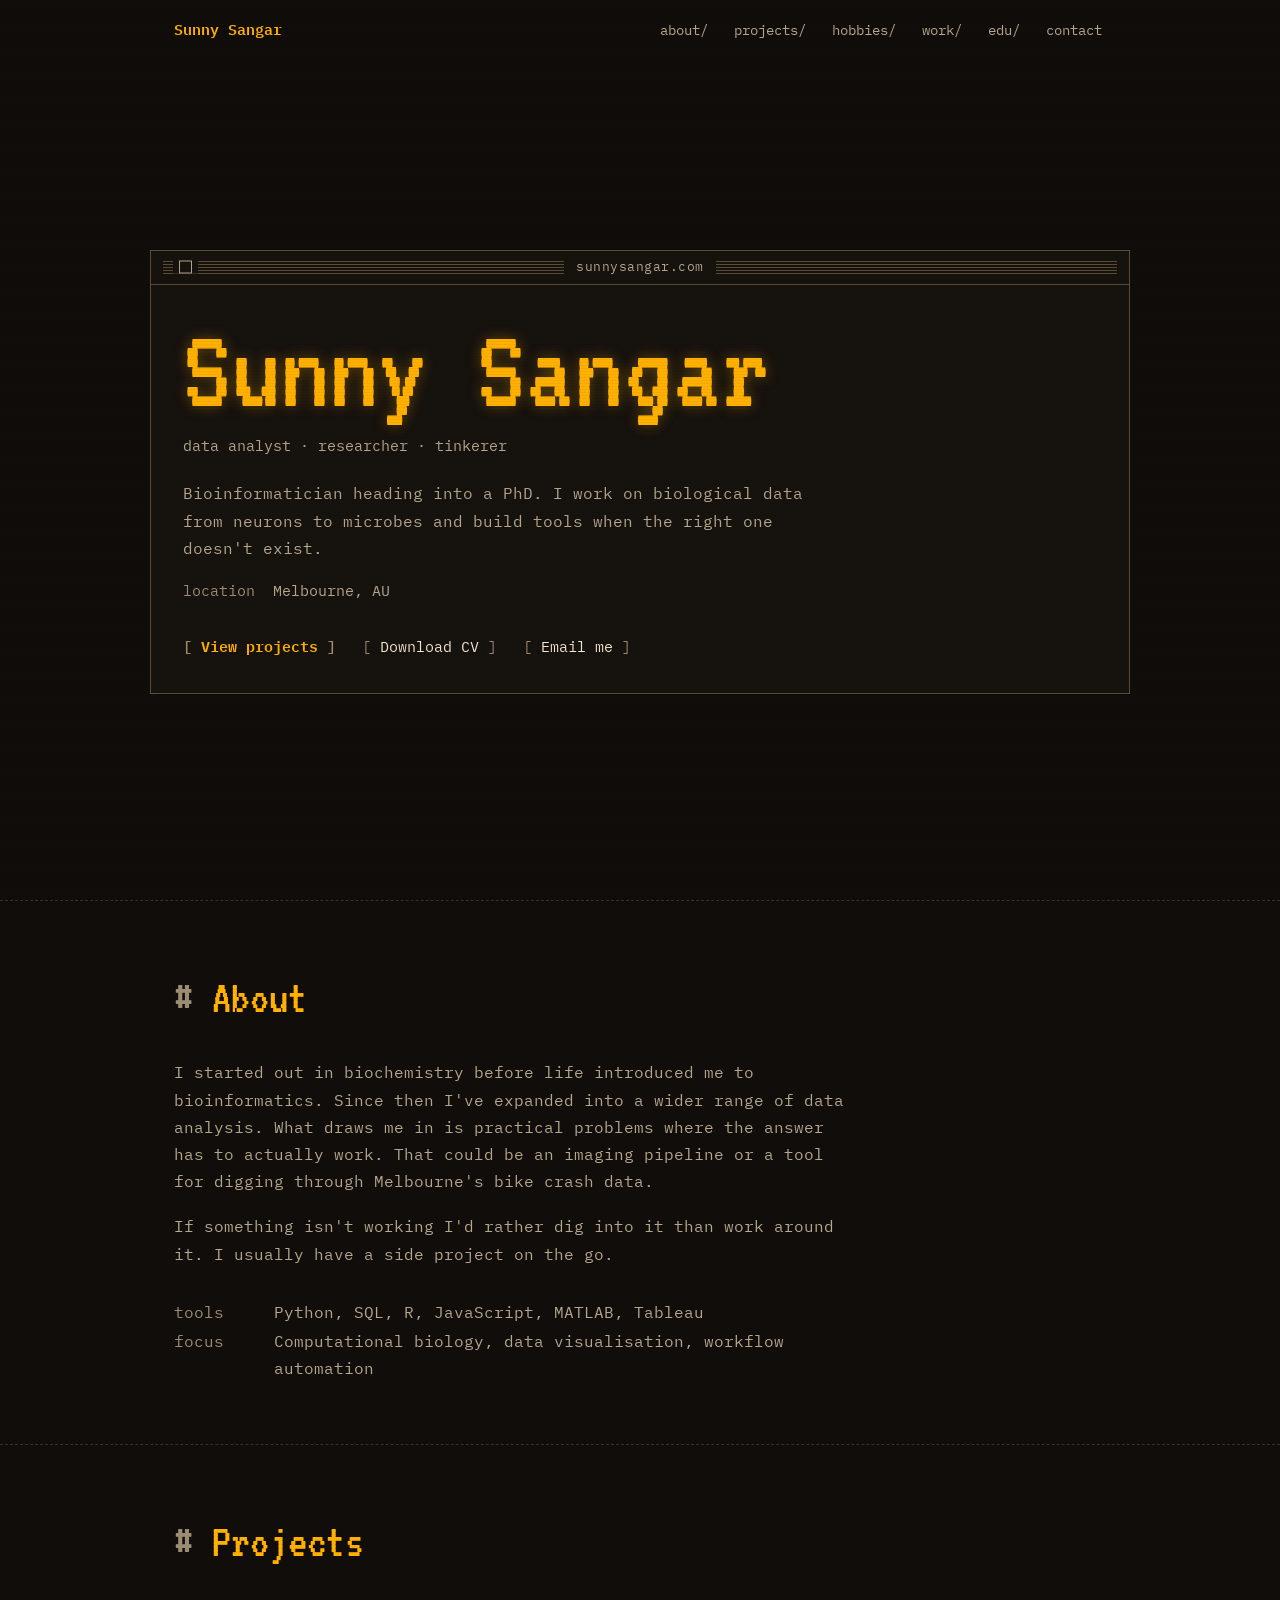
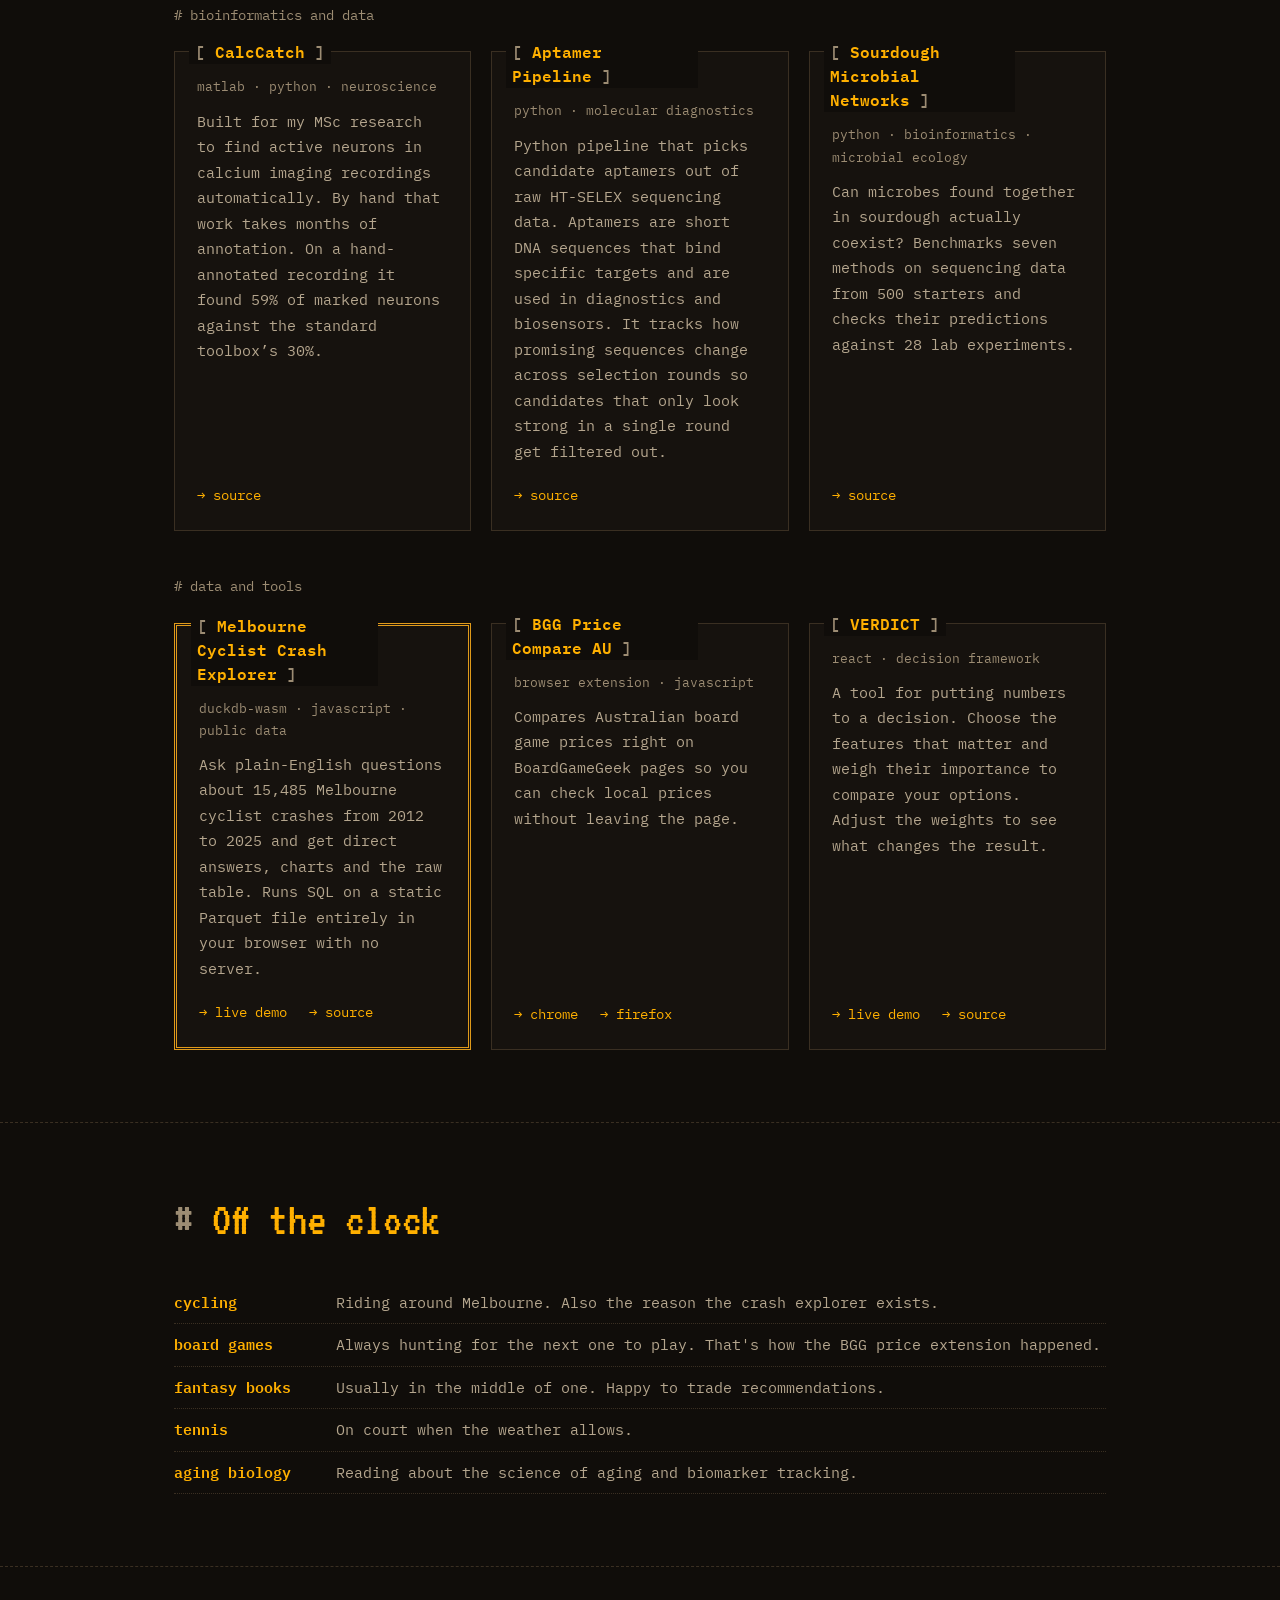
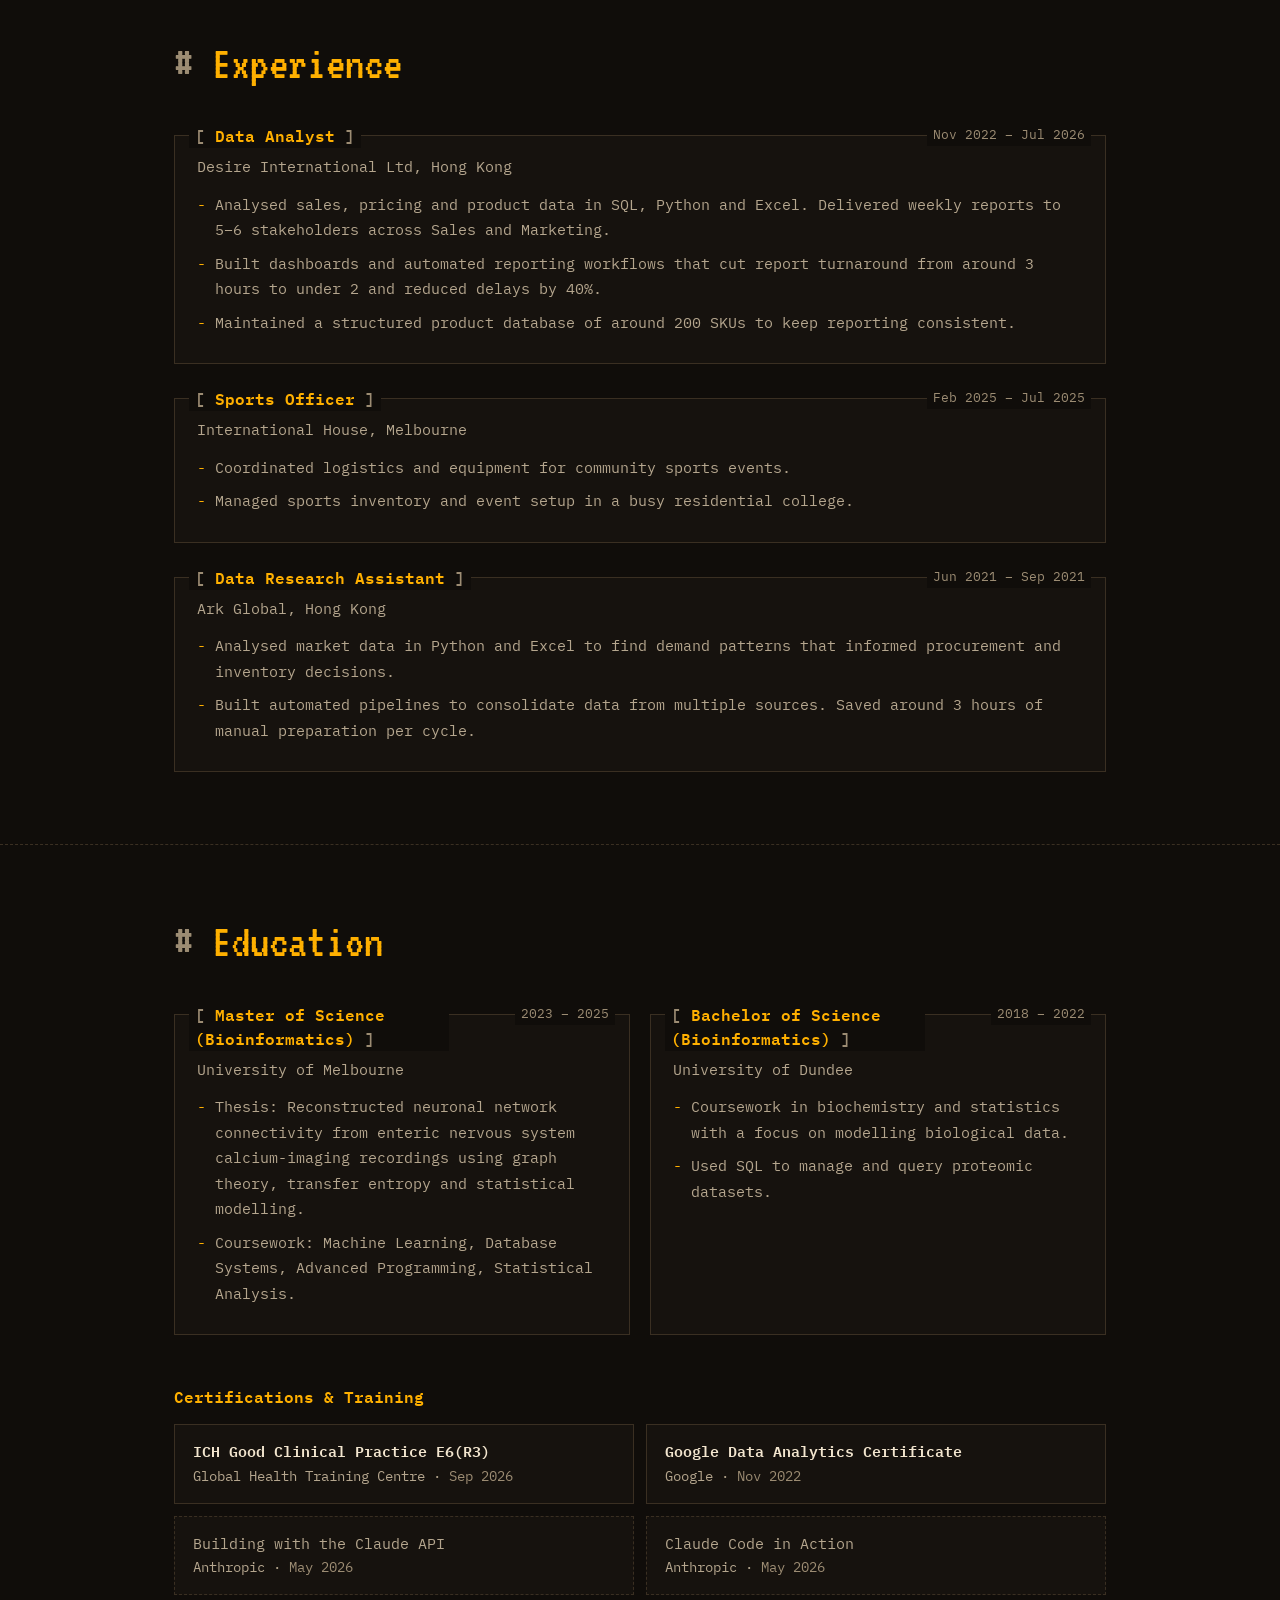
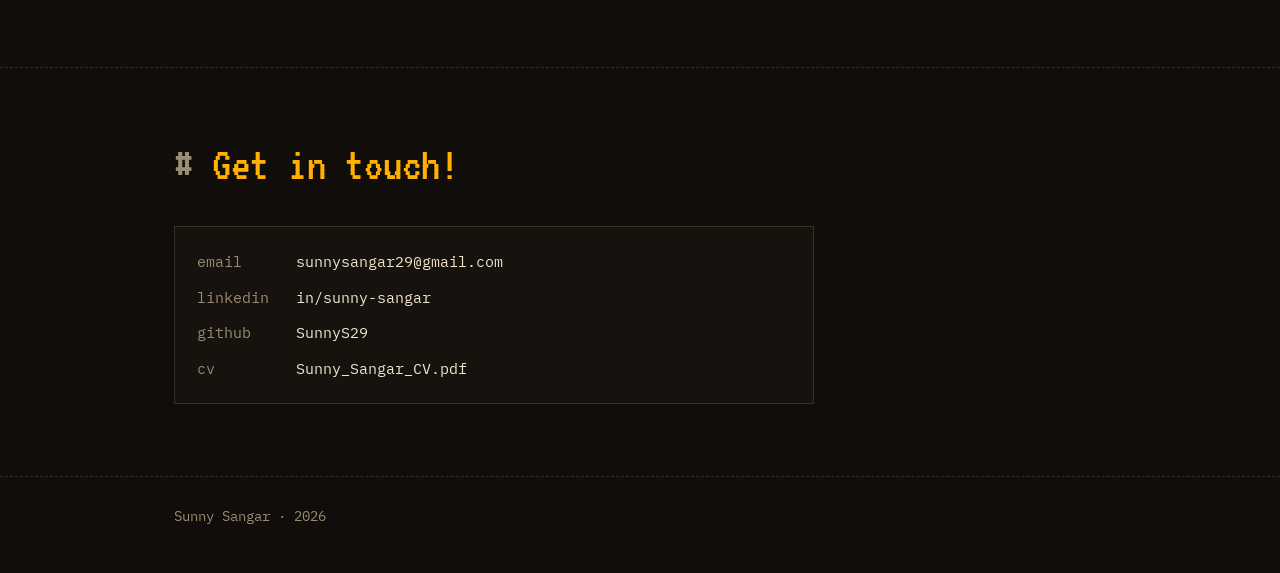
==== commit ac750b1c: "Show project boxes three across on desktop" ====
--- a/index.html
+++ b/index.html
@@ -13,7 +13,7 @@
   <link rel="preconnect" href="https://fonts.googleapis.com">
   <link rel="preconnect" href="https://fonts.gstatic.com" crossorigin>
   <link href="https://fonts.googleapis.com/css2?family=IBM+Plex+Mono:ital,wght@0,400;0,500;0,600;1,400&family=VT323&display=swap" rel="stylesheet">
-  <link rel="stylesheet" href="css/style.css?v=20261125e">
+  <link rel="stylesheet" href="css/style.css?v=20261125f">
   <link rel="icon" type="image/svg+xml" href="data:image/svg+xml,<svg xmlns='http://www.w3.org/2000/svg' viewBox='0 0 100 100'><rect width='100' height='100' fill='%23100d0a'/><text y='66' x='12' font-family='monospace' font-weight='700' font-size='52' fill='%23ffb000'>&gt;_</text></svg>">
 </head>
 <body>
--- a/css/style.css
+++ b/css/style.css
@@ -500,7 +500,7 @@
 
 .projects-grid {
   display: grid;
-  grid-template-columns: repeat(auto-fit, minmax(min(340px, 100%), 1fr));
+  grid-template-columns: repeat(auto-fit, minmax(min(260px, 100%), 1fr));
   gap: 20px;
 }
 
@@ -511,12 +511,6 @@
 
 .project-card:hover {
   border-color: var(--line-strong);
-}
-
-/* with two columns, the featured box and any leftover box run full width */
-.project-card-featured,
-.projects-grid:not(:has(.project-card-featured)) .project-card:first-child {
-  grid-column: 1 / -1;
 }
 
 /* featured project: a double-line box, like ╔═╗ box drawing */
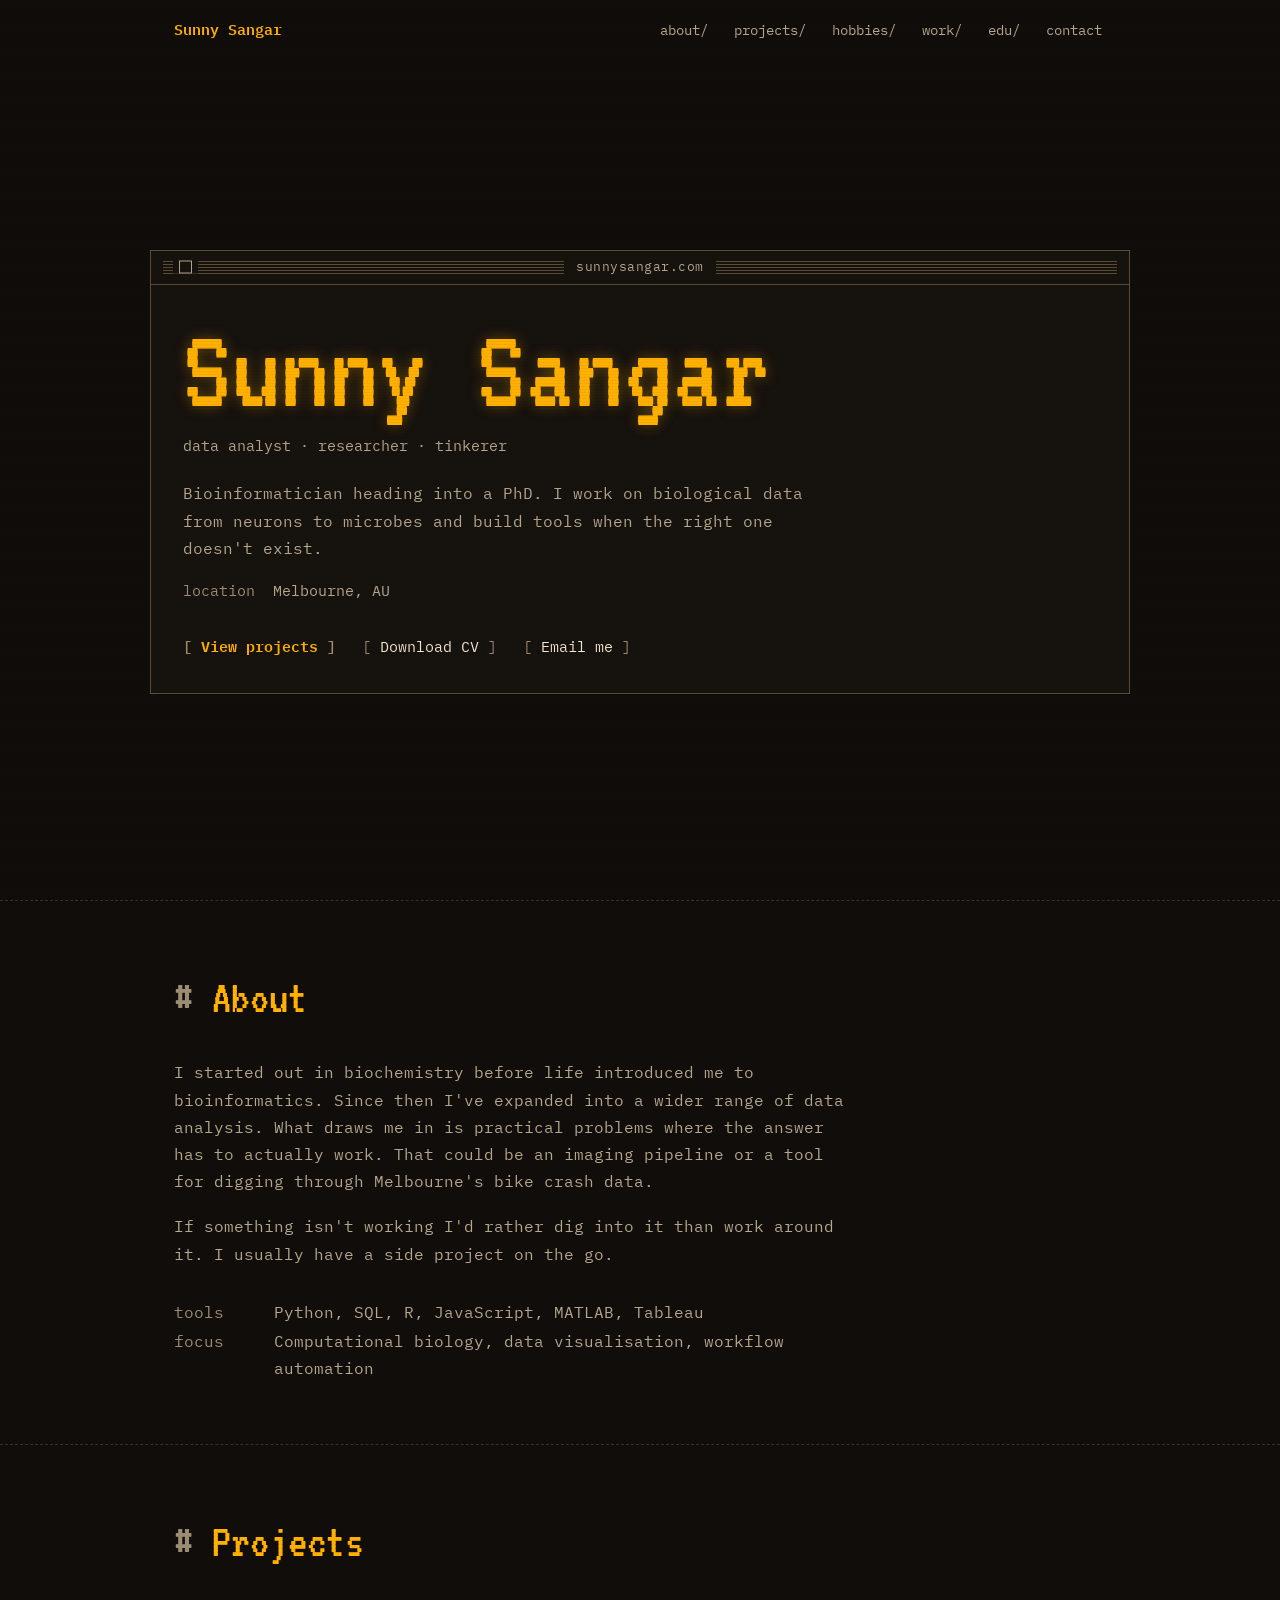
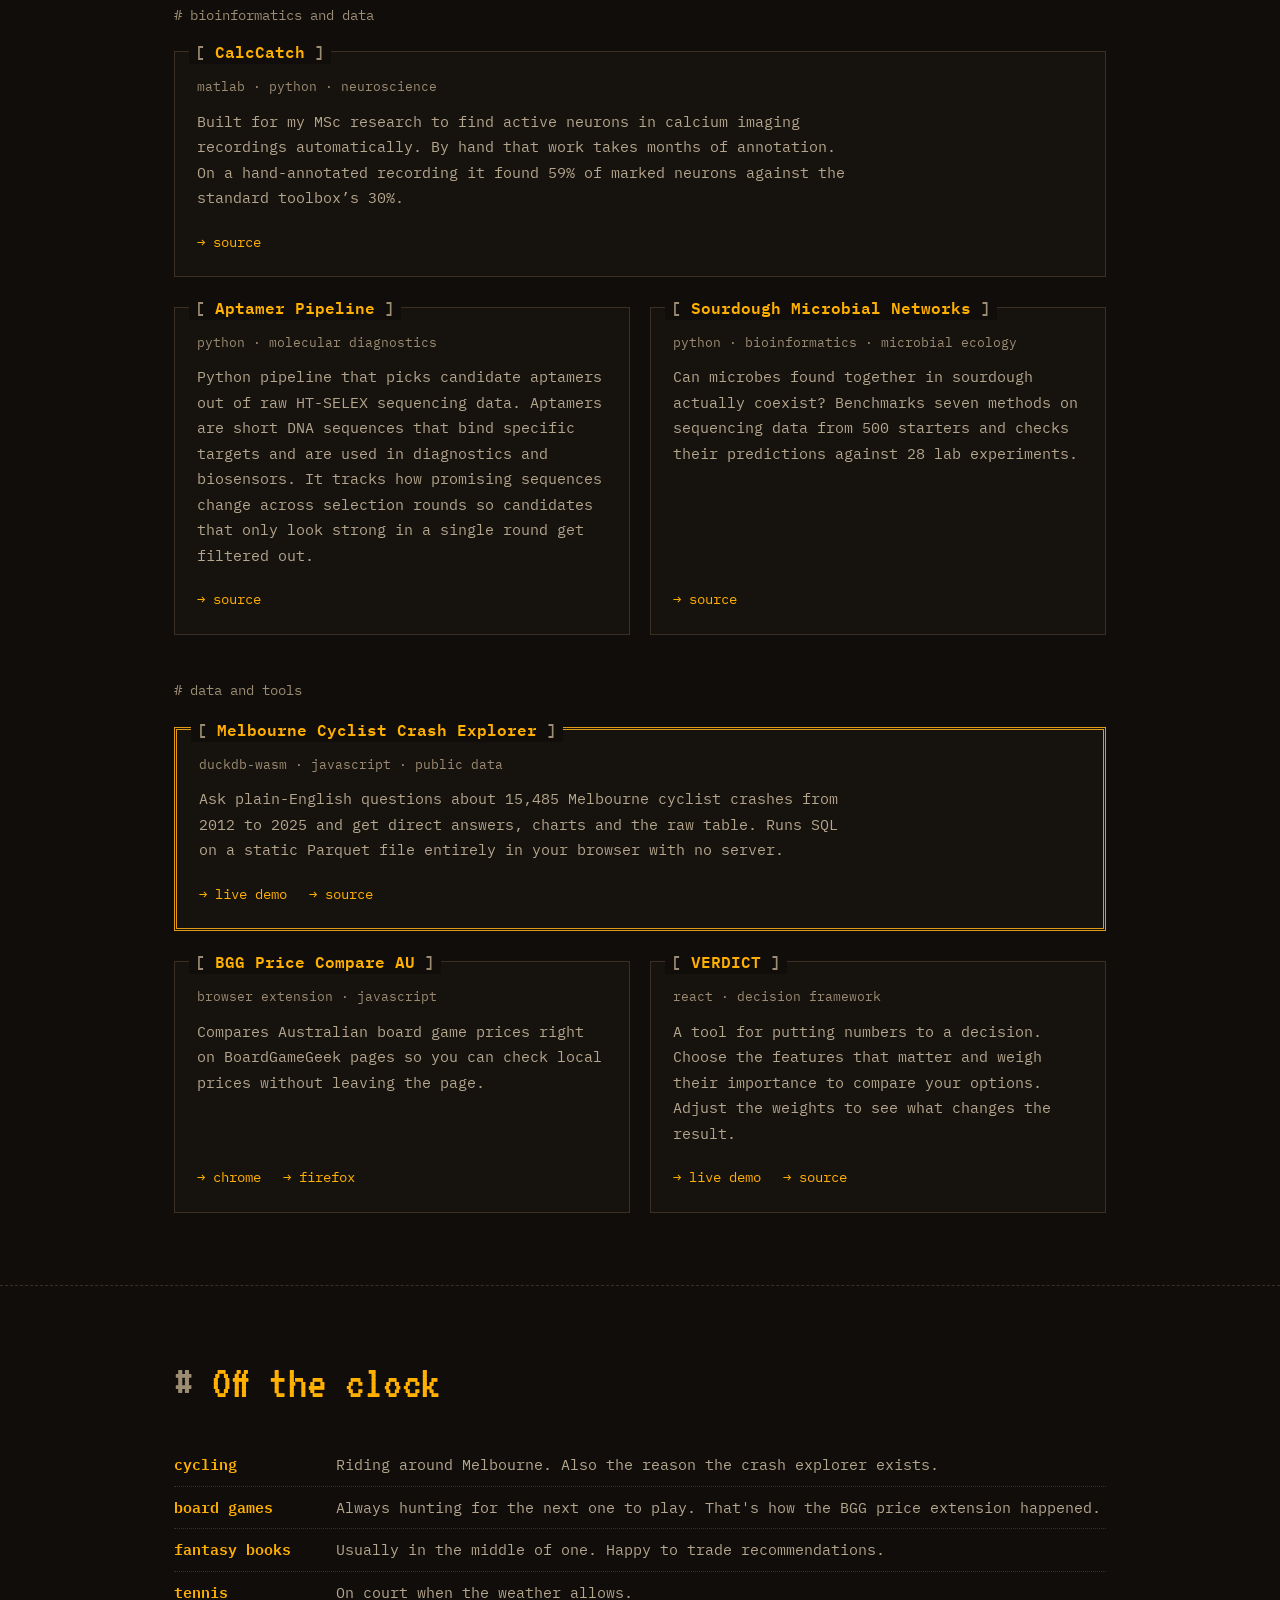
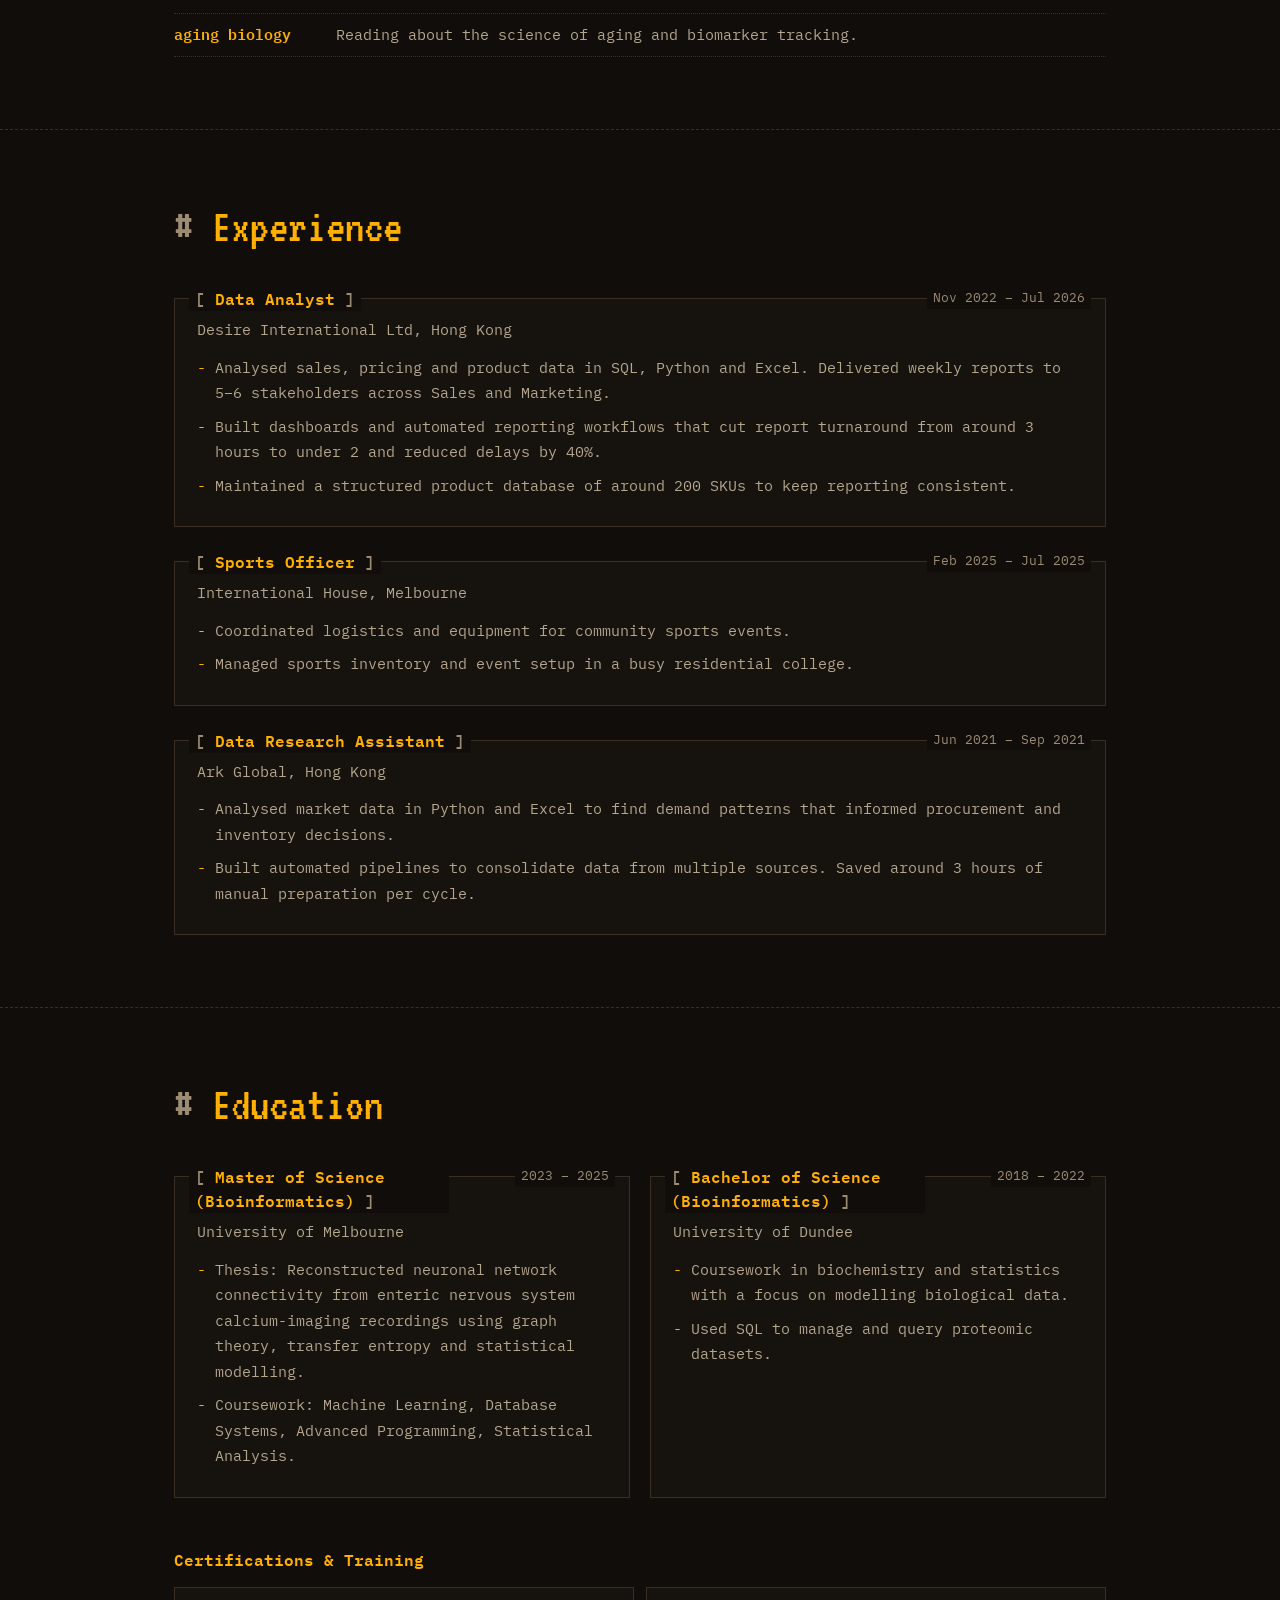
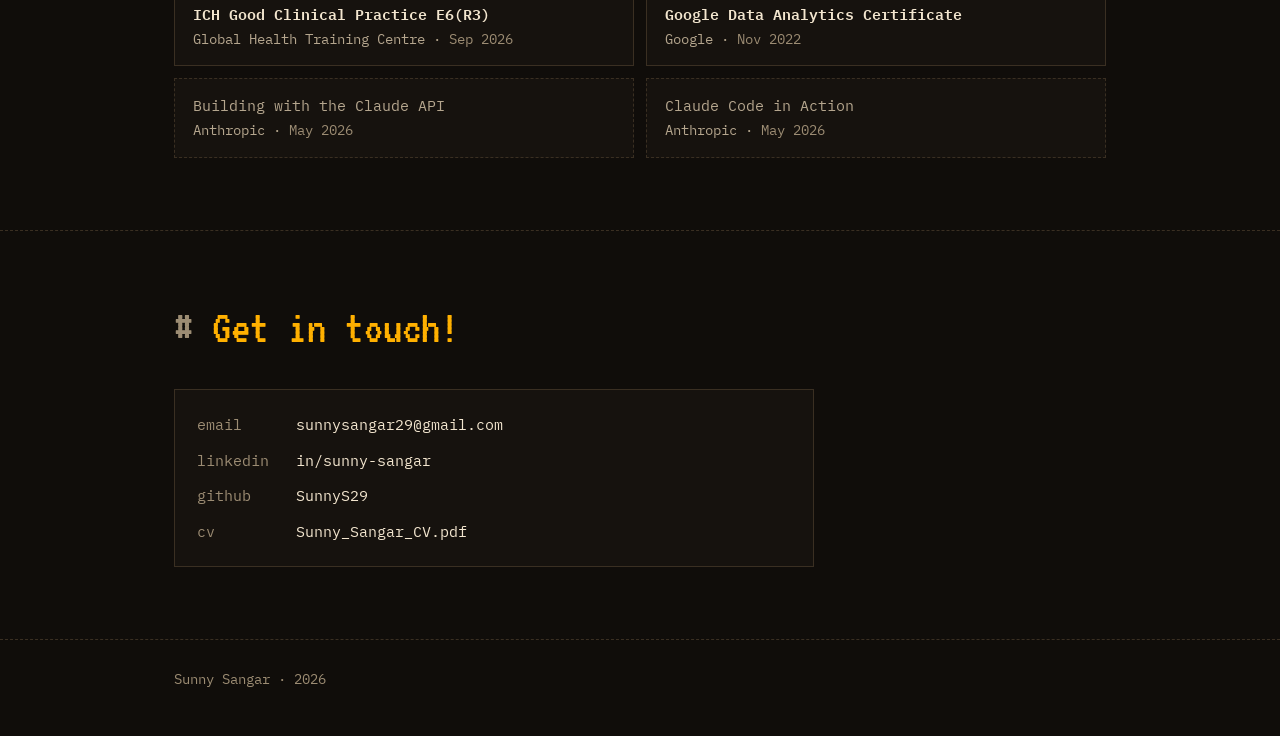
==== commit f2175ba0: "Revert "Show project boxes three across on desktop" This reverts commit ac750b1c53213067cdf5442dd9ae" ====
--- a/index.html
+++ b/index.html
@@ -13,7 +13,7 @@
   <link rel="preconnect" href="https://fonts.googleapis.com">
   <link rel="preconnect" href="https://fonts.gstatic.com" crossorigin>
   <link href="https://fonts.googleapis.com/css2?family=IBM+Plex+Mono:ital,wght@0,400;0,500;0,600;1,400&family=VT323&display=swap" rel="stylesheet">
-  <link rel="stylesheet" href="css/style.css?v=20261125f">
+  <link rel="stylesheet" href="css/style.css?v=20261125e">
   <link rel="icon" type="image/svg+xml" href="data:image/svg+xml,<svg xmlns='http://www.w3.org/2000/svg' viewBox='0 0 100 100'><rect width='100' height='100' fill='%23100d0a'/><text y='66' x='12' font-family='monospace' font-weight='700' font-size='52' fill='%23ffb000'>&gt;_</text></svg>">
 </head>
 <body>
--- a/css/style.css
+++ b/css/style.css
@@ -500,7 +500,7 @@
 
 .projects-grid {
   display: grid;
-  grid-template-columns: repeat(auto-fit, minmax(min(260px, 100%), 1fr));
+  grid-template-columns: repeat(auto-fit, minmax(min(340px, 100%), 1fr));
   gap: 20px;
 }
 
@@ -511,6 +511,12 @@
 
 .project-card:hover {
   border-color: var(--line-strong);
+}
+
+/* with two columns, the featured box and any leftover box run full width */
+.project-card-featured,
+.projects-grid:not(:has(.project-card-featured)) .project-card:first-child {
+  grid-column: 1 / -1;
 }
 
 /* featured project: a double-line box, like ╔═╗ box drawing */
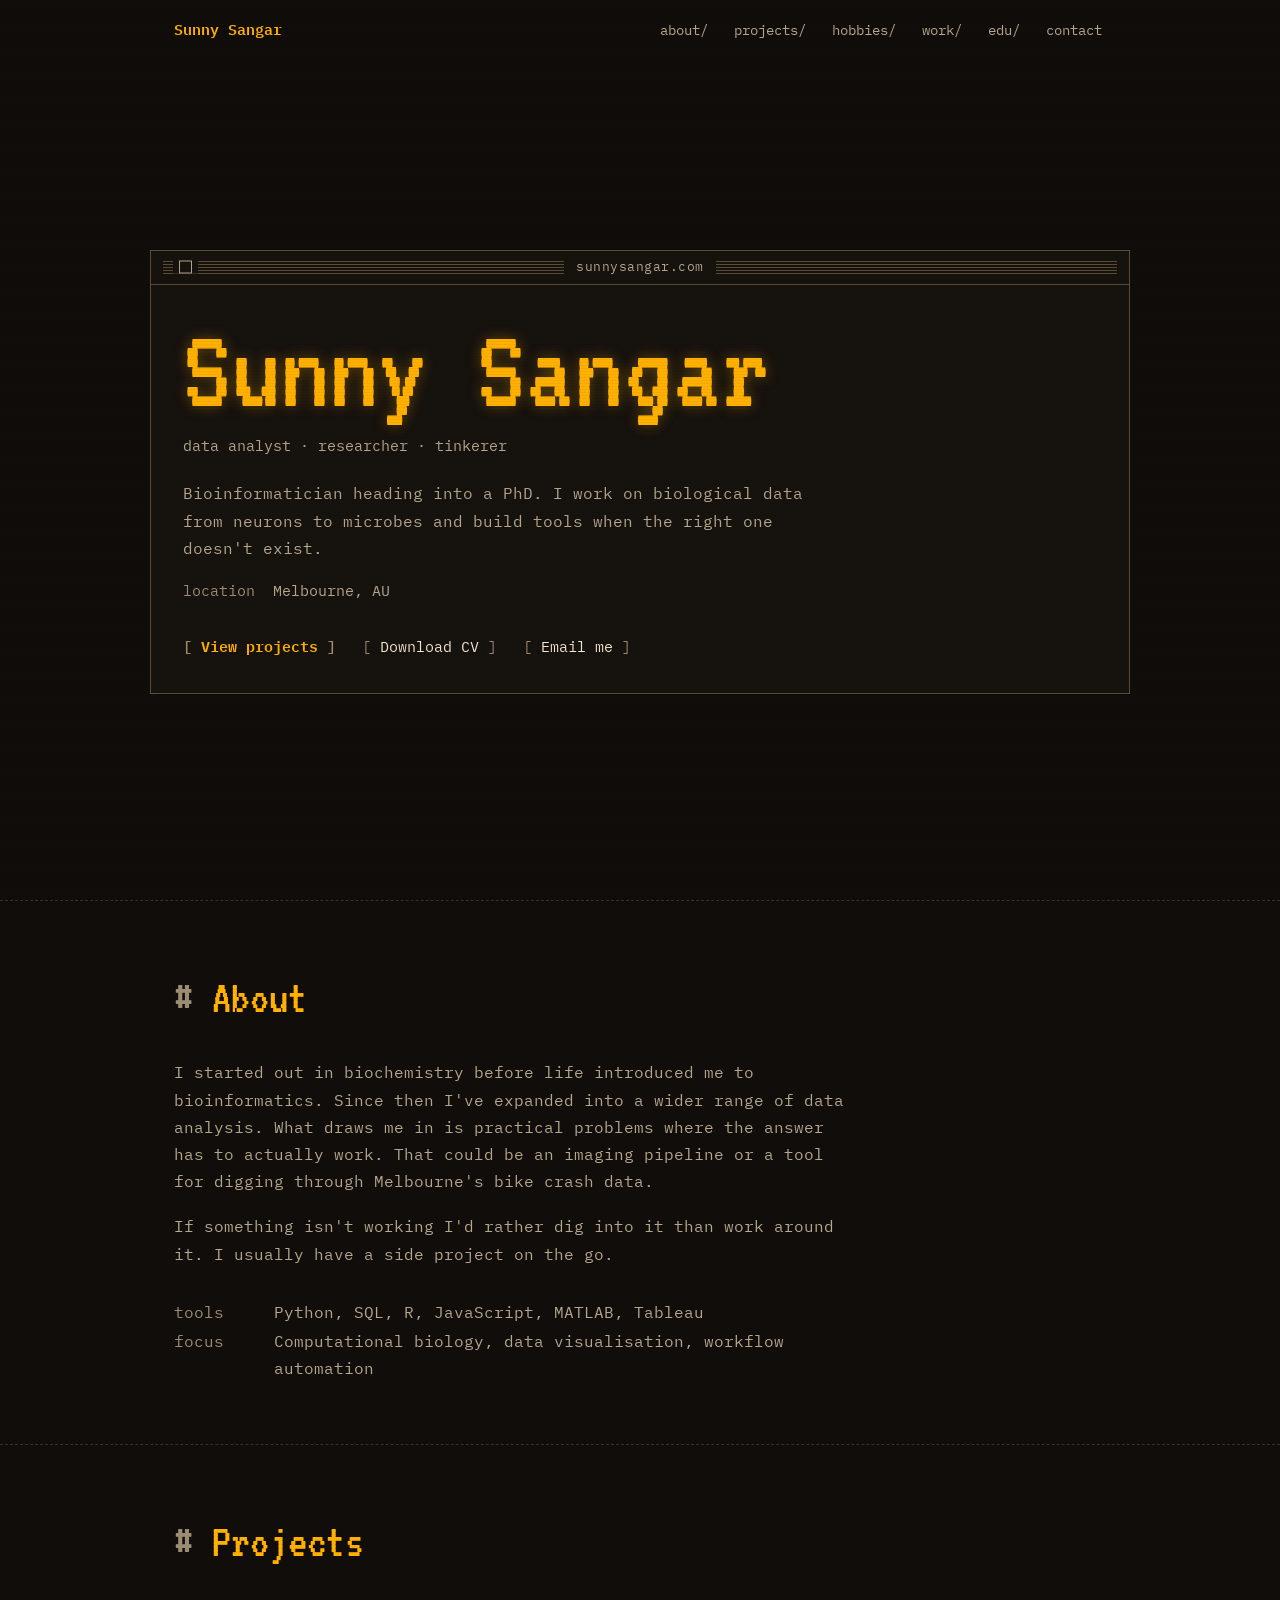
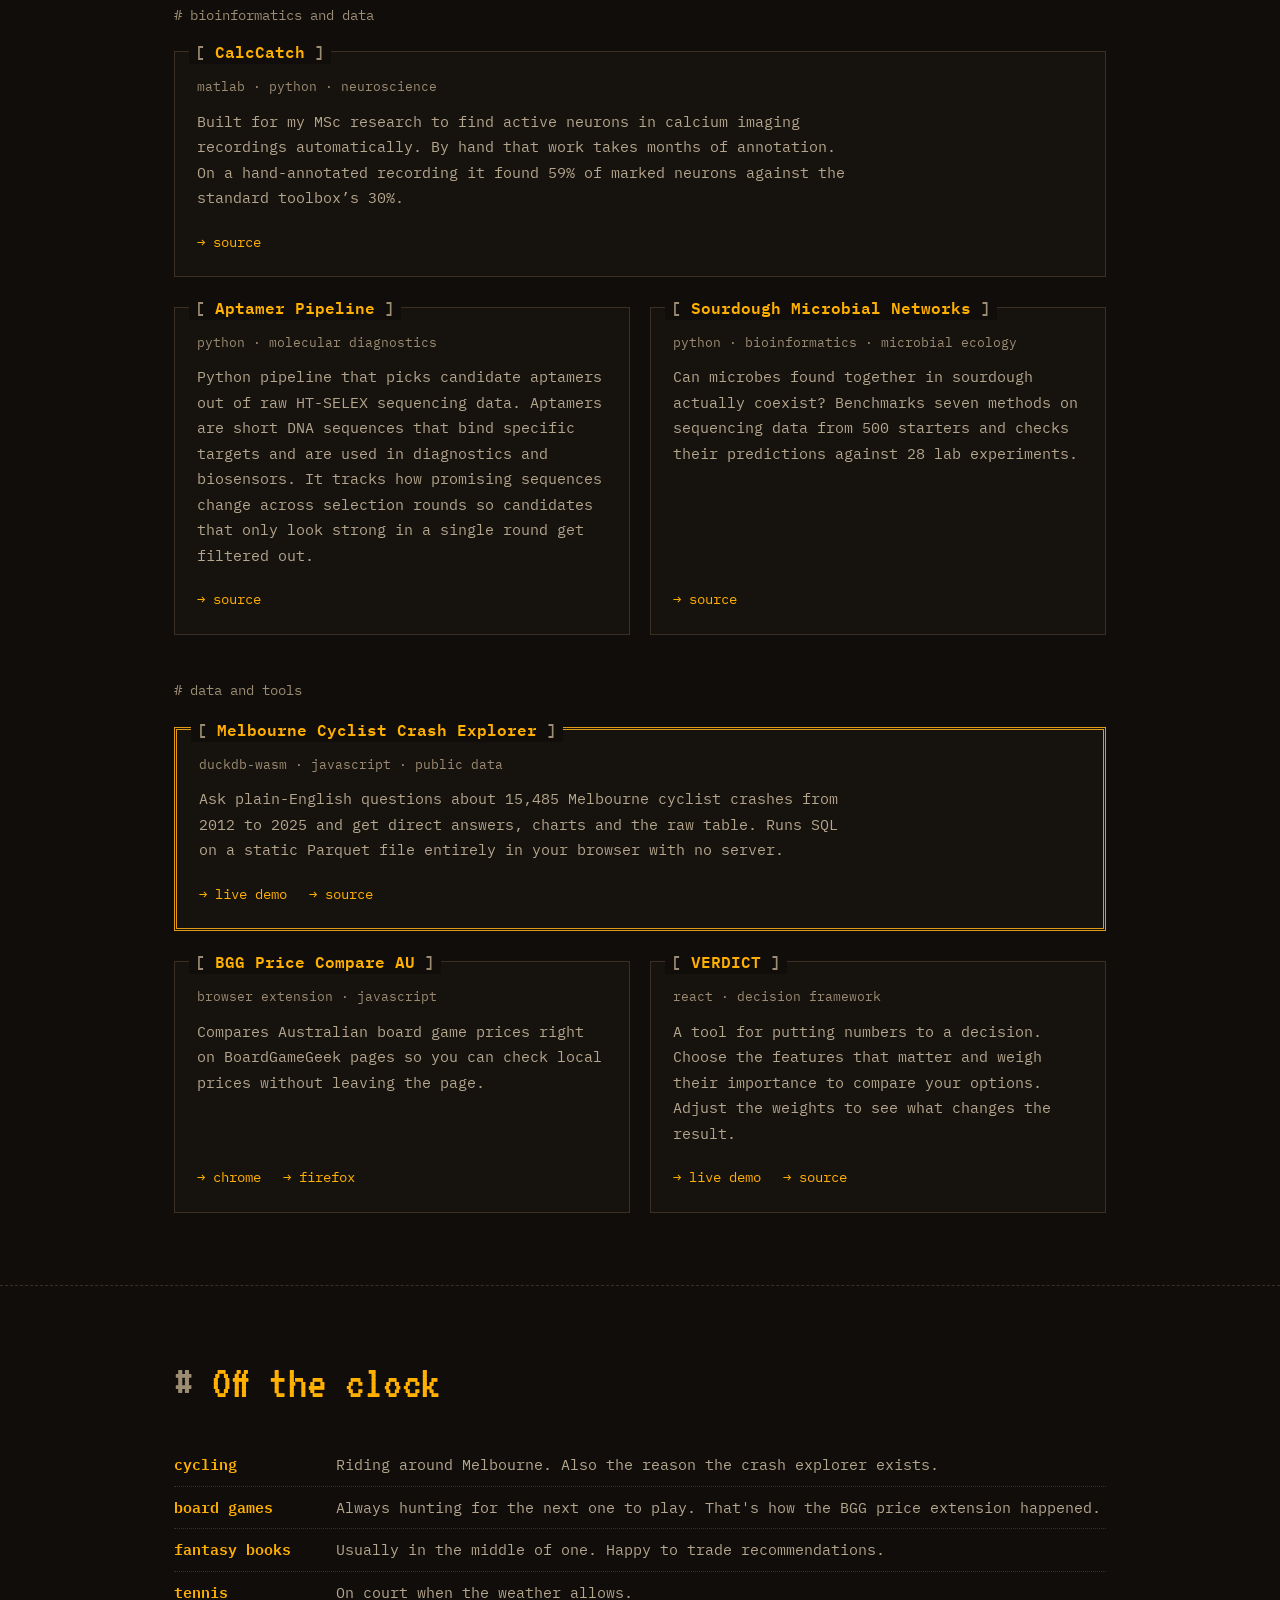
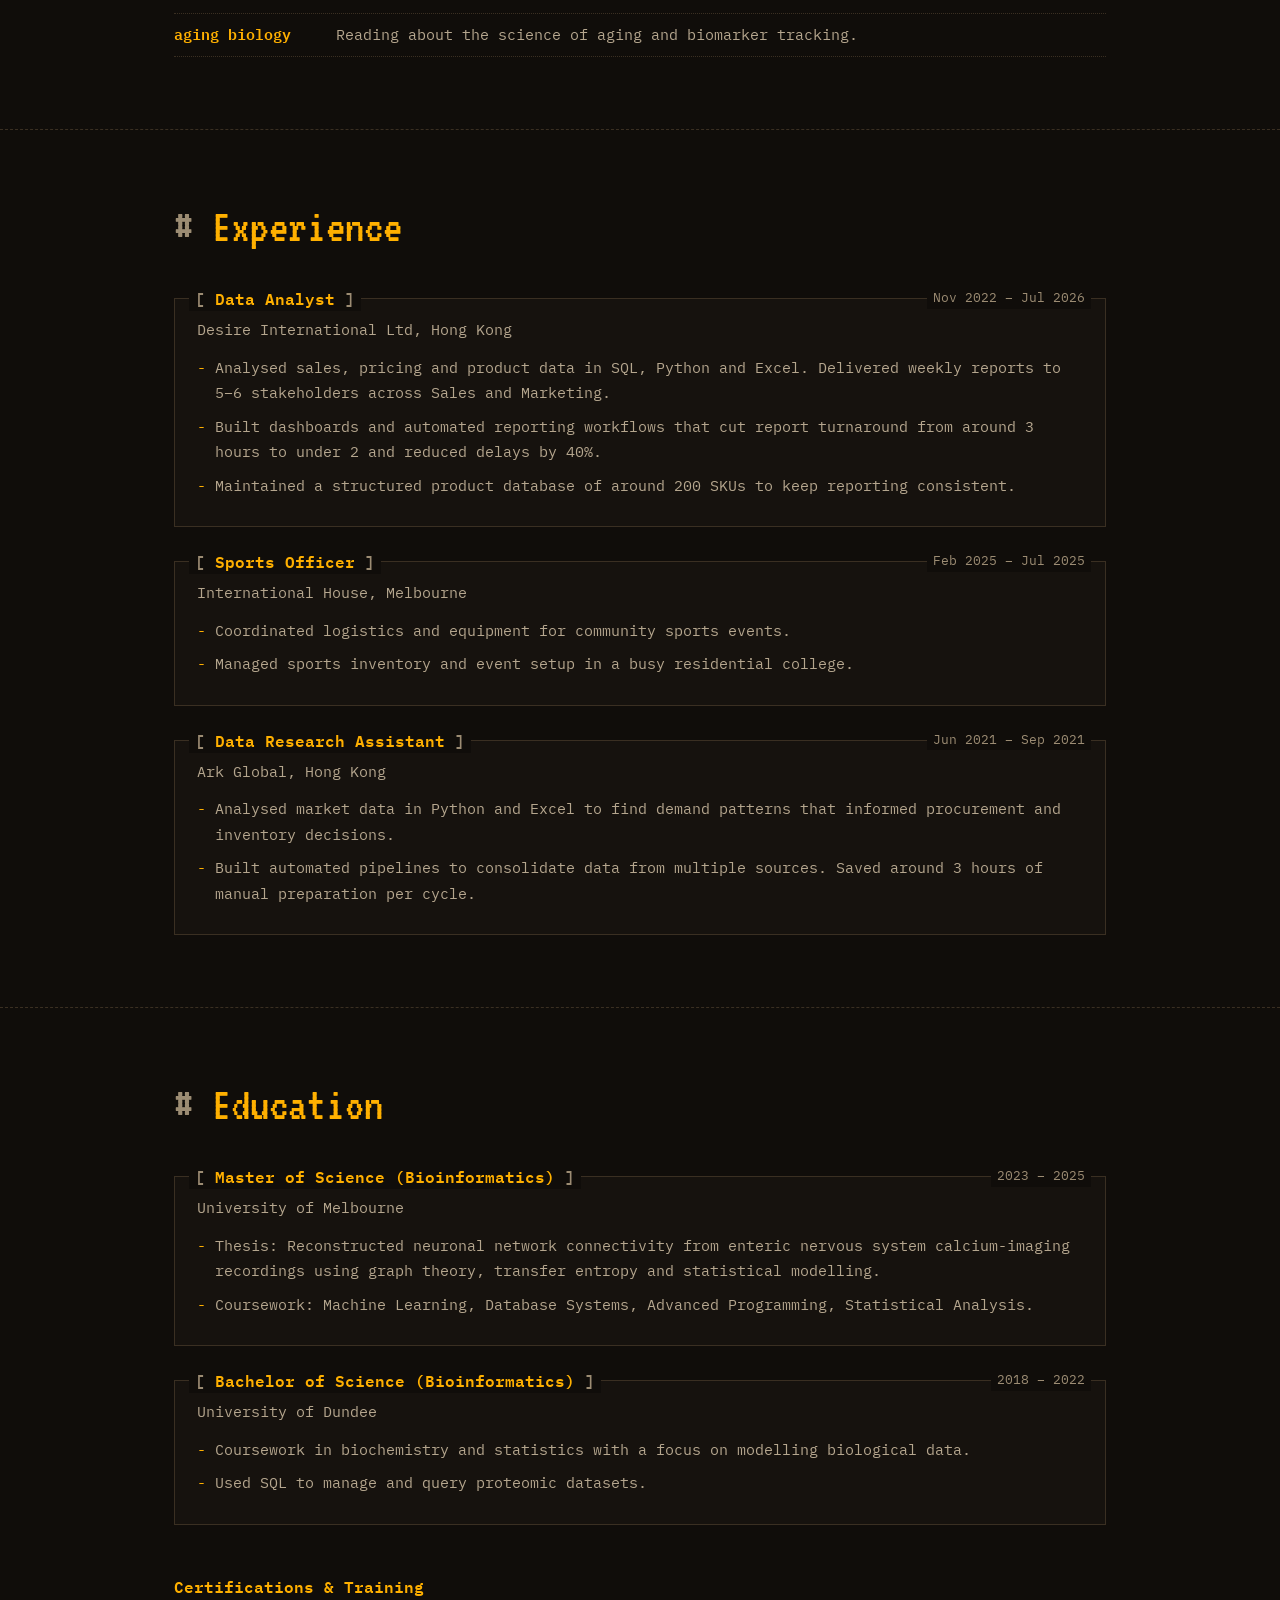
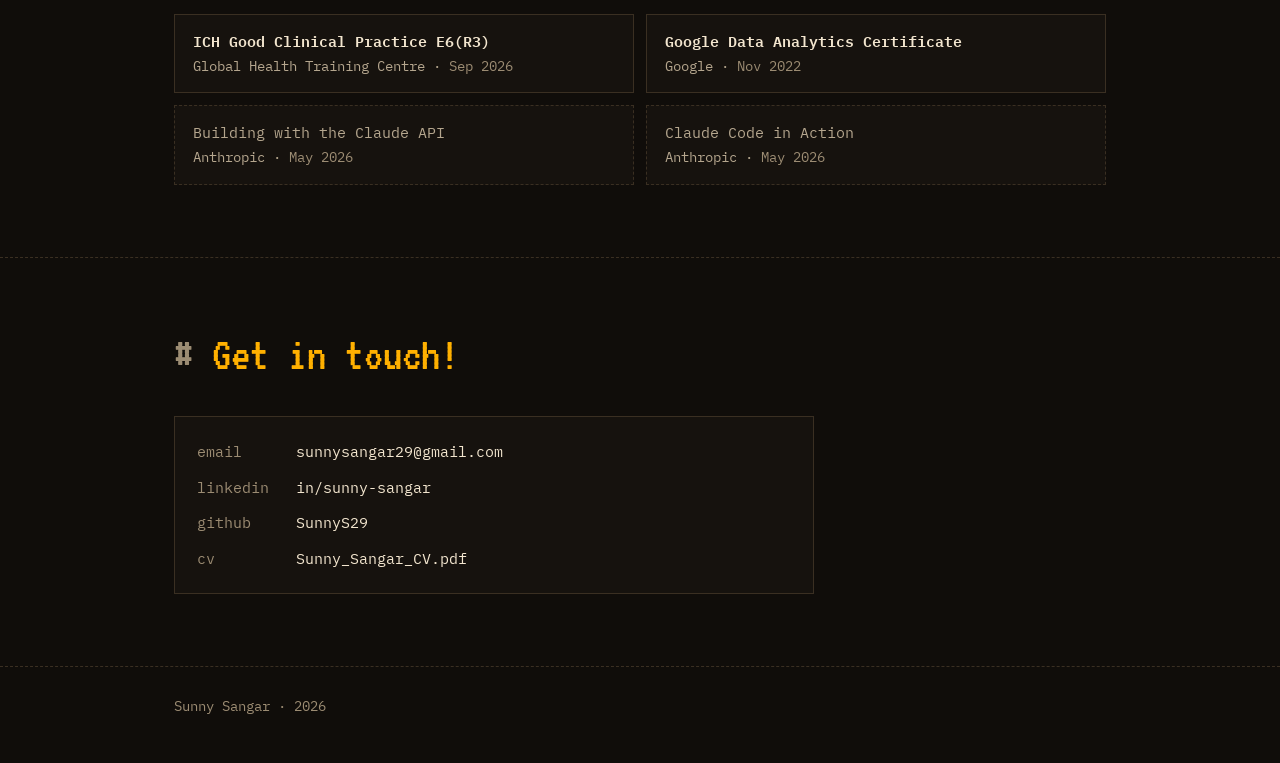
==== commit 006506fd: "Stack education entries one after another" ====
--- a/index.html
+++ b/index.html
@@ -13,7 +13,7 @@
   <link rel="preconnect" href="https://fonts.googleapis.com">
   <link rel="preconnect" href="https://fonts.gstatic.com" crossorigin>
   <link href="https://fonts.googleapis.com/css2?family=IBM+Plex+Mono:ital,wght@0,400;0,500;0,600;1,400&family=VT323&display=swap" rel="stylesheet">
-  <link rel="stylesheet" href="css/style.css?v=20261125e">
+  <link rel="stylesheet" href="css/style.css?v=20261125g">
   <link rel="icon" type="image/svg+xml" href="data:image/svg+xml,<svg xmlns='http://www.w3.org/2000/svg' viewBox='0 0 100 100'><rect width='100' height='100' fill='%23100d0a'/><text y='66' x='12' font-family='monospace' font-weight='700' font-size='52' fill='%23ffb000'>&gt;_</text></svg>">
 </head>
 <body>
--- a/css/style.css
+++ b/css/style.css
@@ -592,8 +592,7 @@
 
 .education-grid {
   display: grid;
-  grid-template-columns: repeat(auto-fit, minmax(min(300px, 100%), 1fr));
-  gap: 24px 20px;
+  gap: 24px;
 }
 
 .certifications {
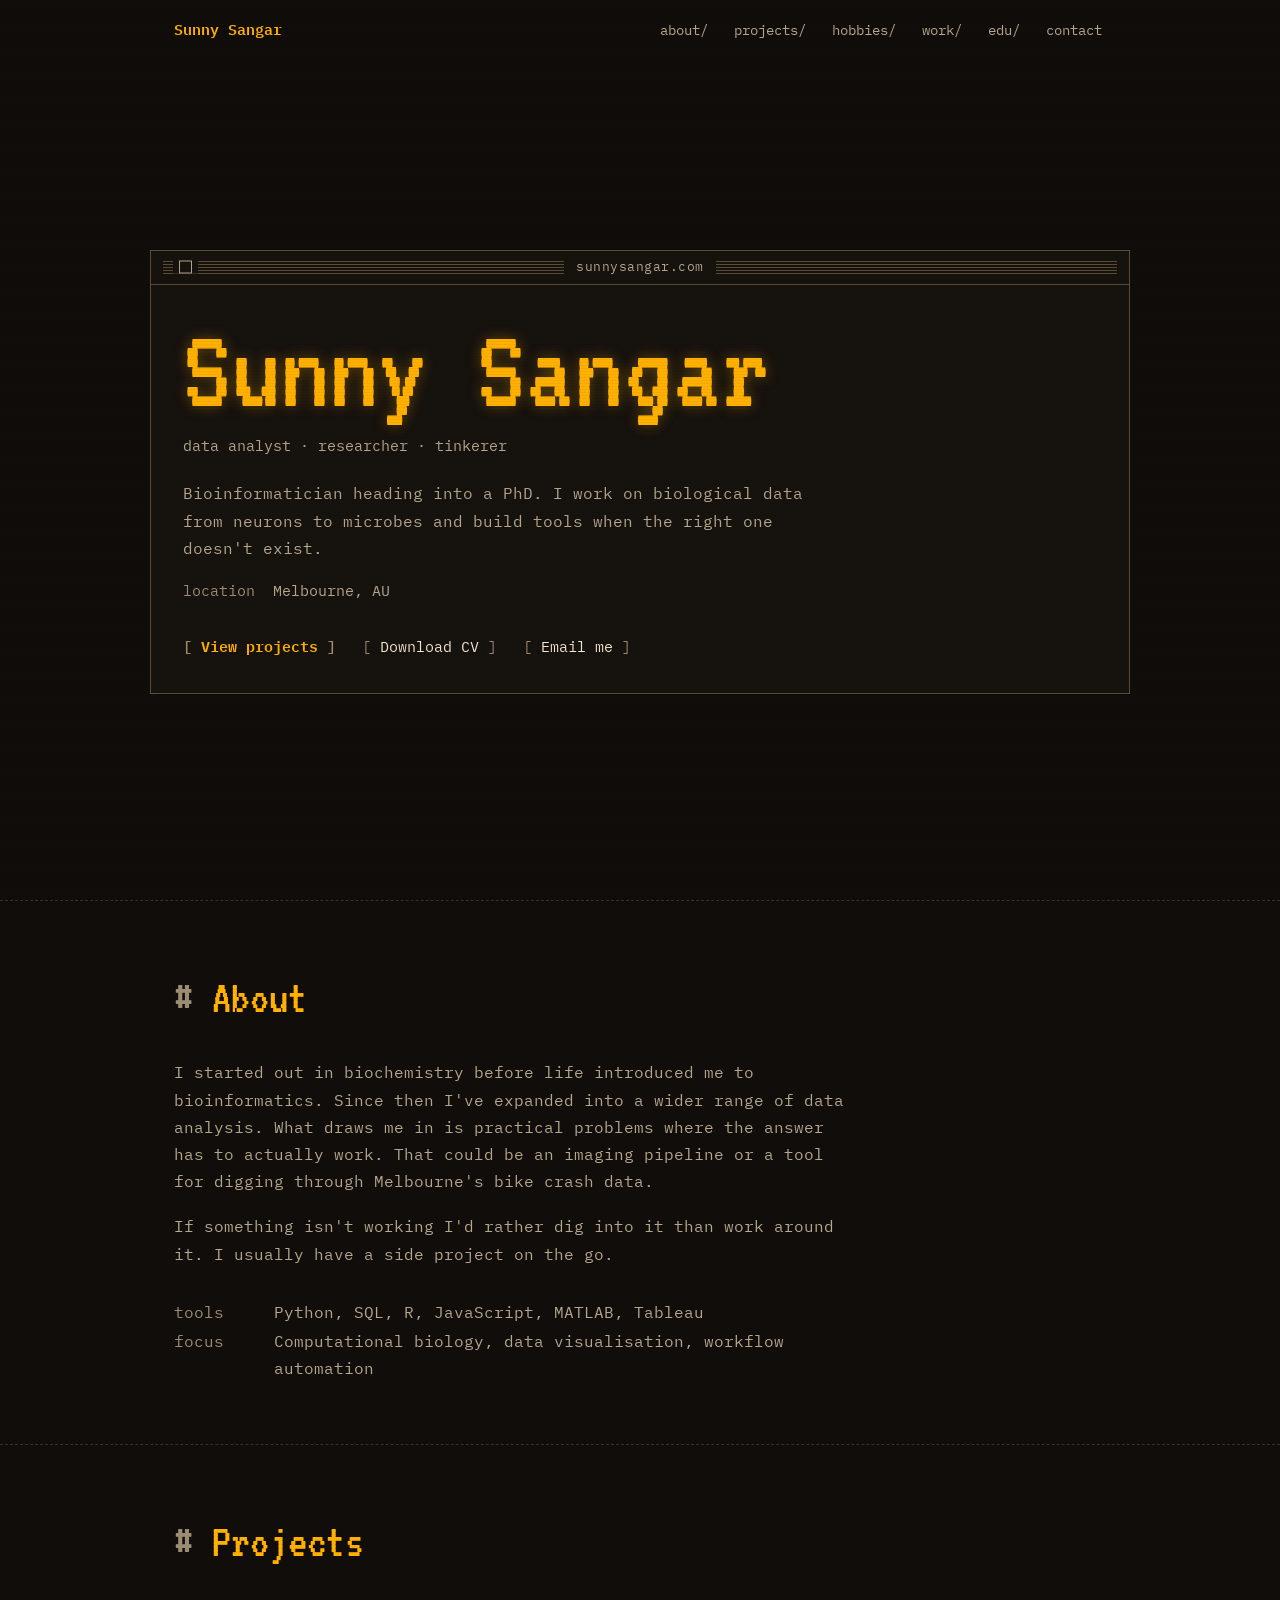
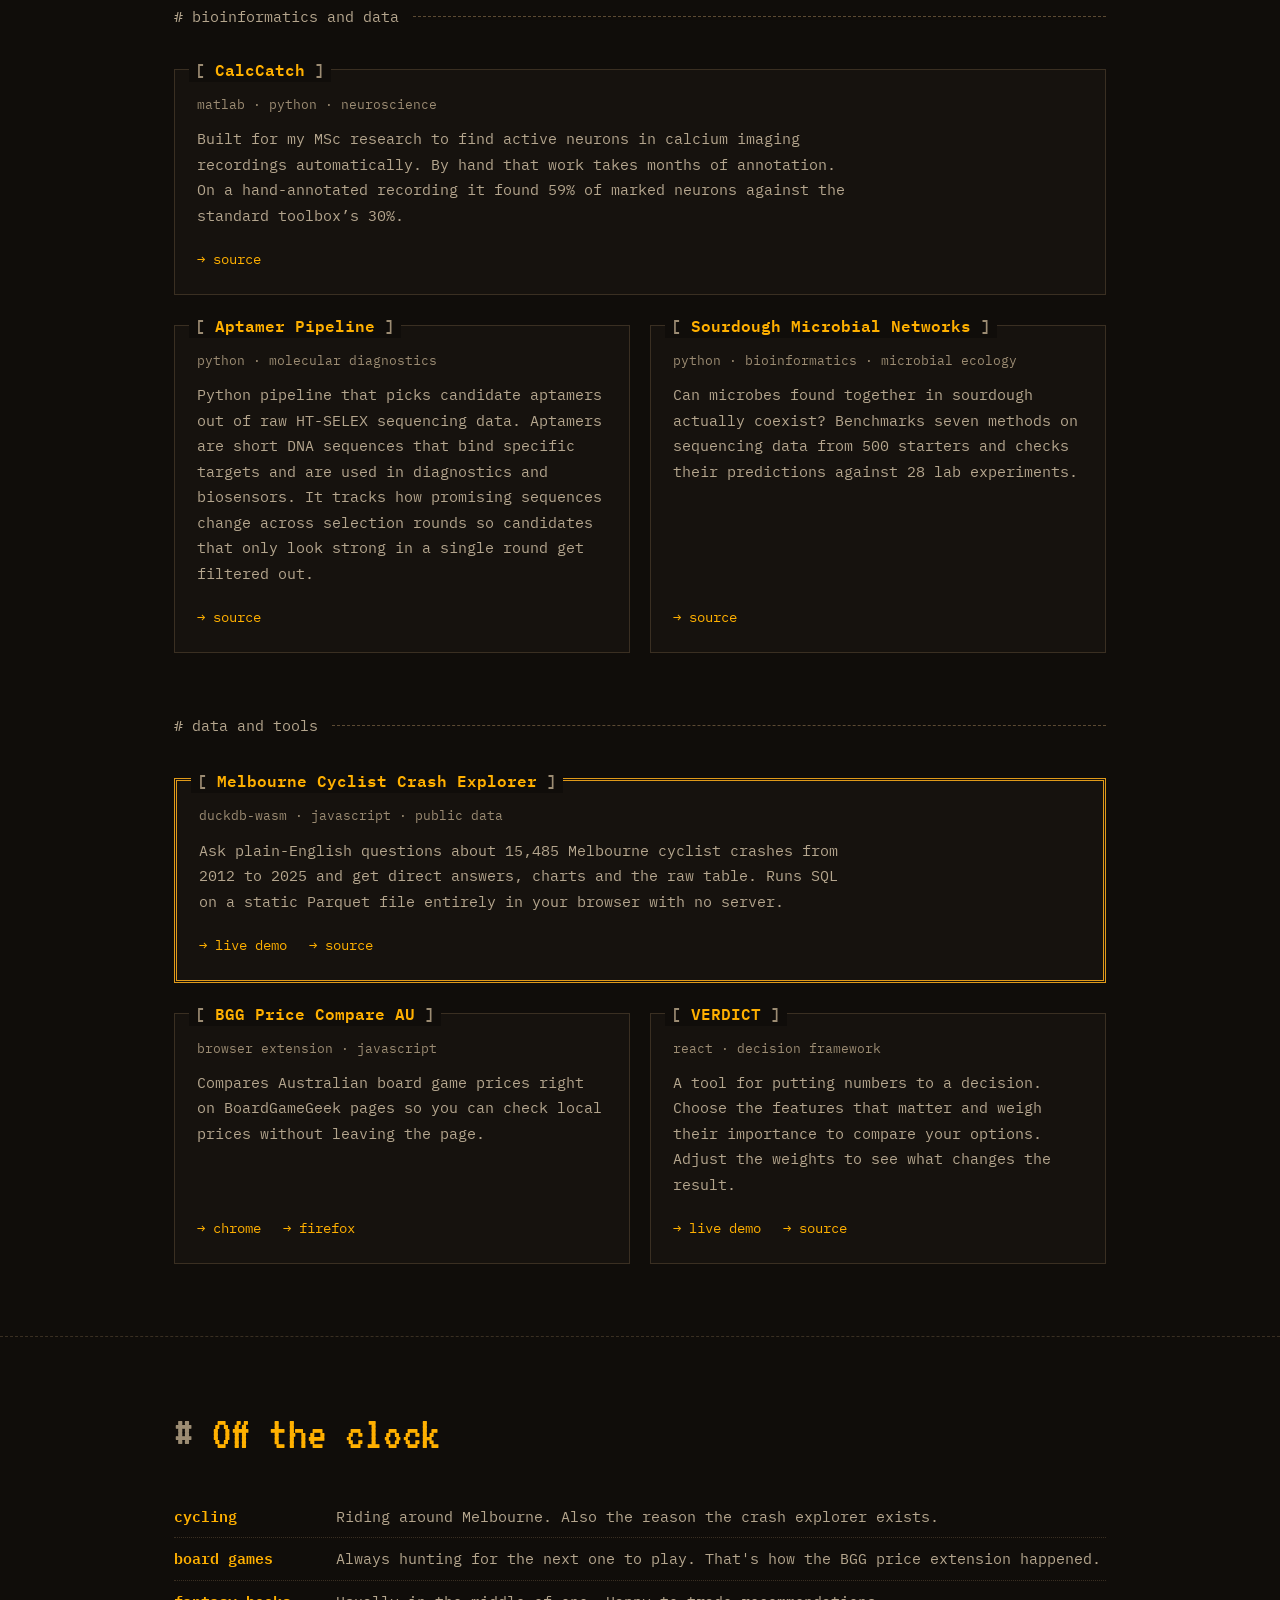
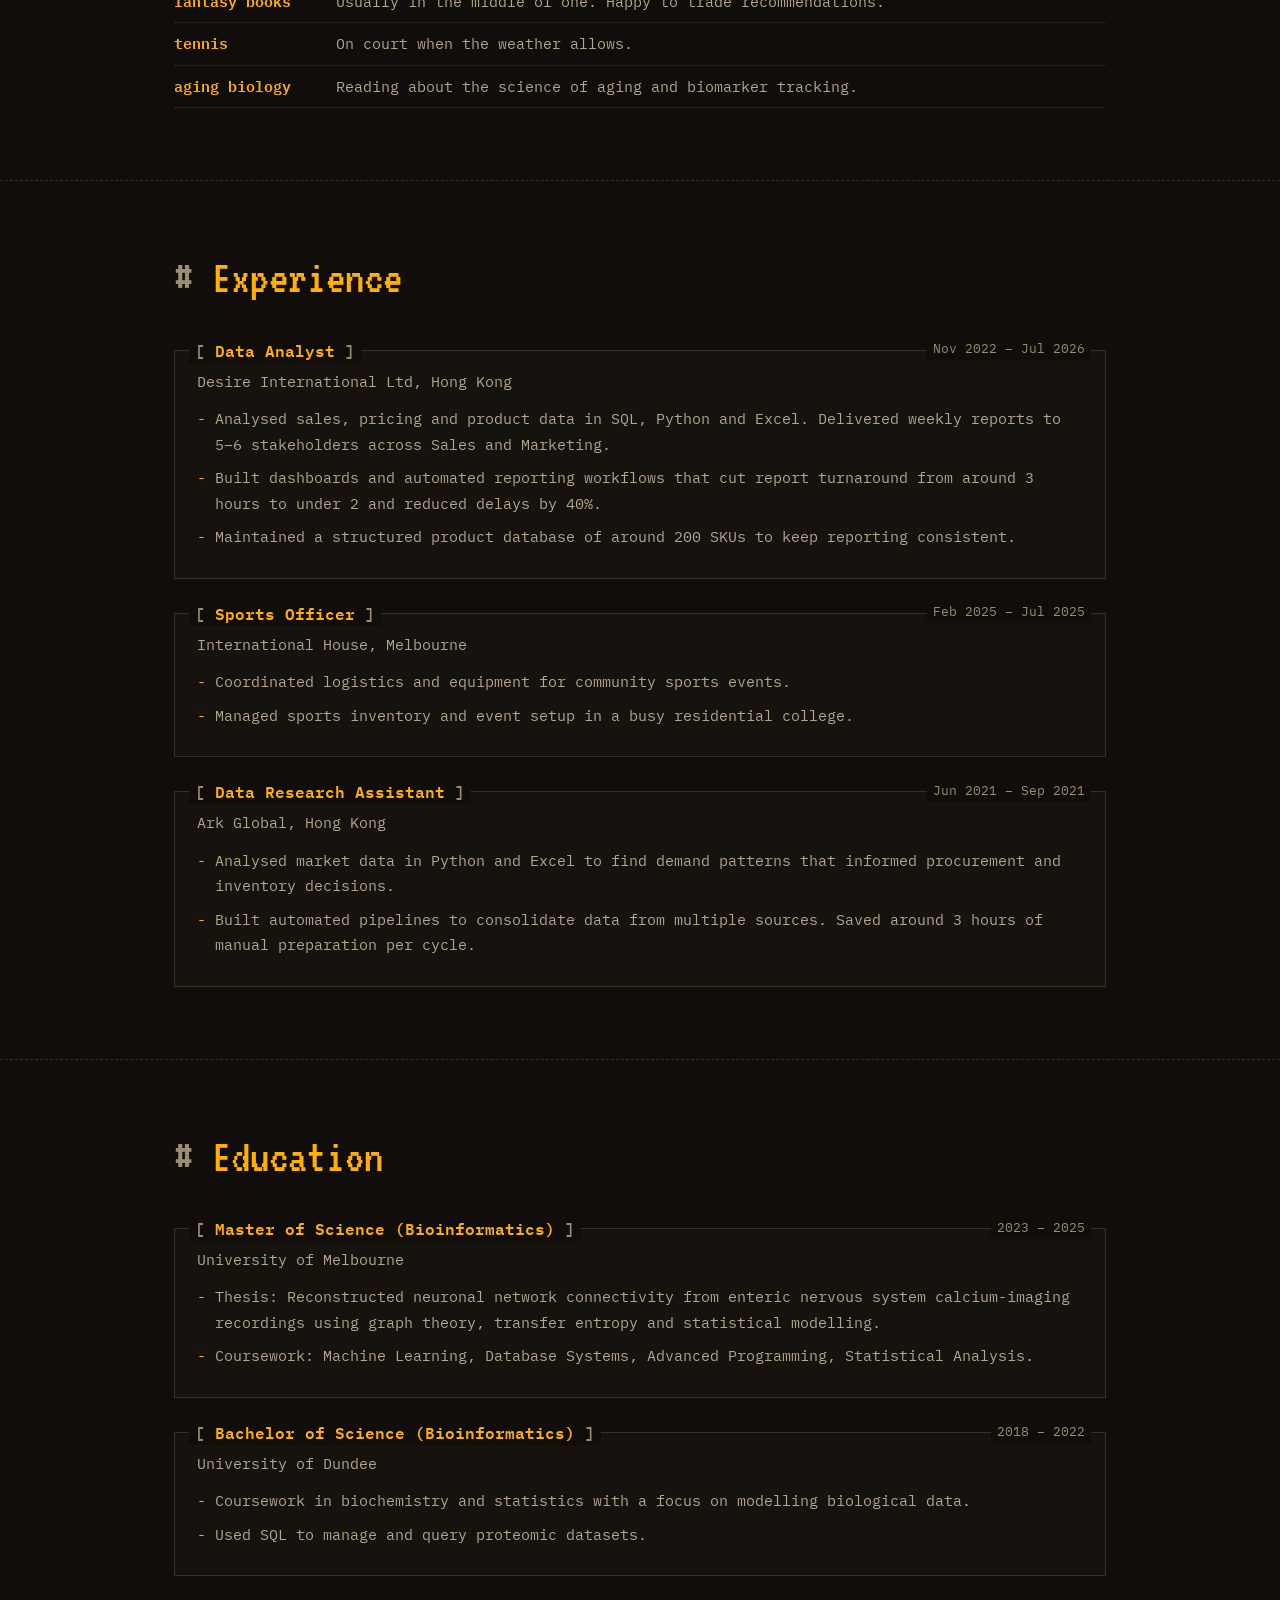
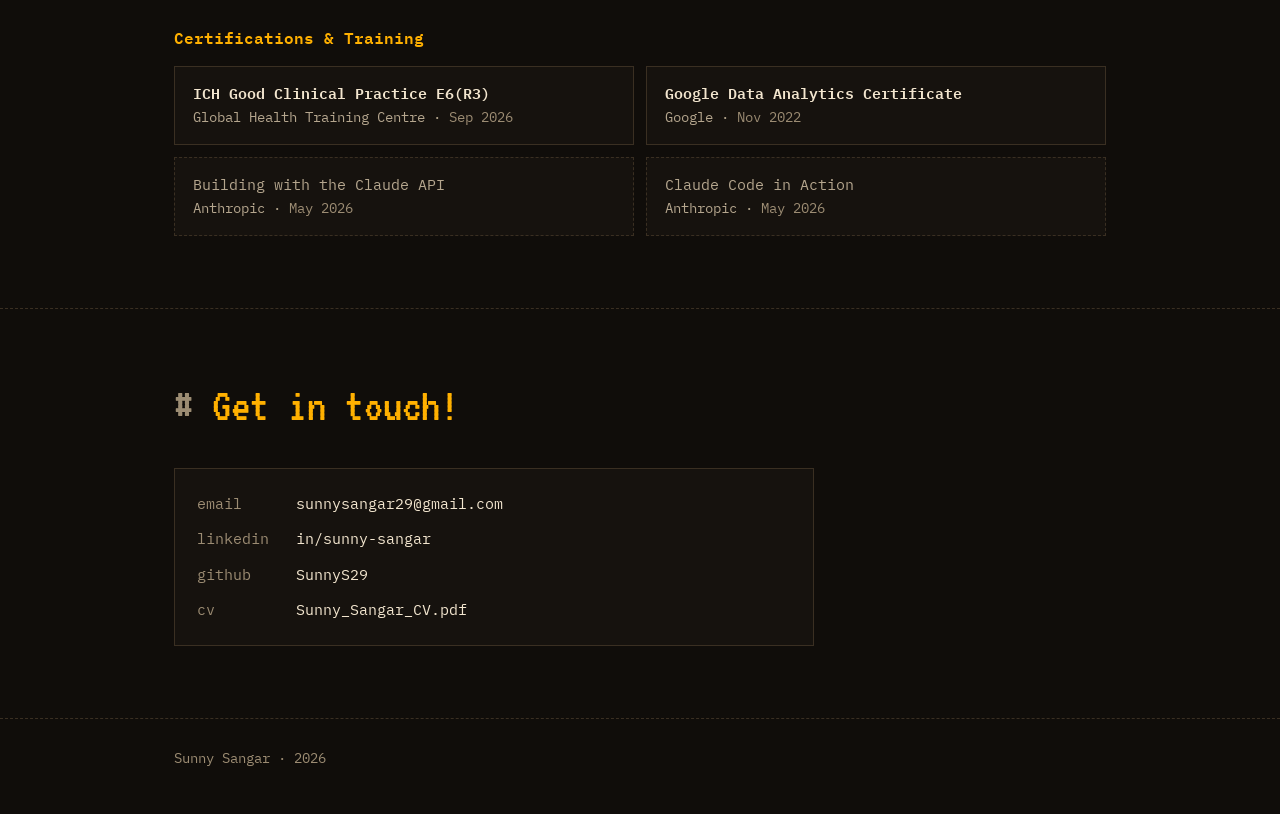
==== commit 0dab897a: "Give project group labels more space and a divider line" ====
--- a/index.html
+++ b/index.html
@@ -13,7 +13,7 @@
   <link rel="preconnect" href="https://fonts.googleapis.com">
   <link rel="preconnect" href="https://fonts.gstatic.com" crossorigin>
   <link href="https://fonts.googleapis.com/css2?family=IBM+Plex+Mono:ital,wght@0,400;0,500;0,600;1,400&family=VT323&display=swap" rel="stylesheet">
-  <link rel="stylesheet" href="css/style.css?v=20261125g">
+  <link rel="stylesheet" href="css/style.css?v=20261127a">
   <link rel="icon" type="image/svg+xml" href="data:image/svg+xml,<svg xmlns='http://www.w3.org/2000/svg' viewBox='0 0 100 100'><rect width='100' height='100' fill='%23100d0a'/><text y='66' x='12' font-family='monospace' font-weight='700' font-size='52' fill='%23ffb000'>&gt;_</text></svg>">
 </head>
 <body>
--- a/css/style.css
+++ b/css/style.css
@@ -489,13 +489,23 @@
 /* ---------- projects ---------- */
 
 .project-group + .project-group {
-  margin-top: 44px;
-}
-
+  margin-top: 60px;
+}
+
+/* group label reads as a divider: text, then a dashed rule across the width */
 .project-group-label {
-  color: var(--dim);
-  font-size: 14px;
-  margin-bottom: 14px;
+  display: flex;
+  align-items: center;
+  gap: 14px;
+  color: var(--muted);
+  font-size: 15px;
+  margin-bottom: 30px;
+}
+
+.project-group-label::after {
+  content: "";
+  flex: 1;
+  border-top: 1px dashed var(--line-strong);
 }
 
 .projects-grid {
